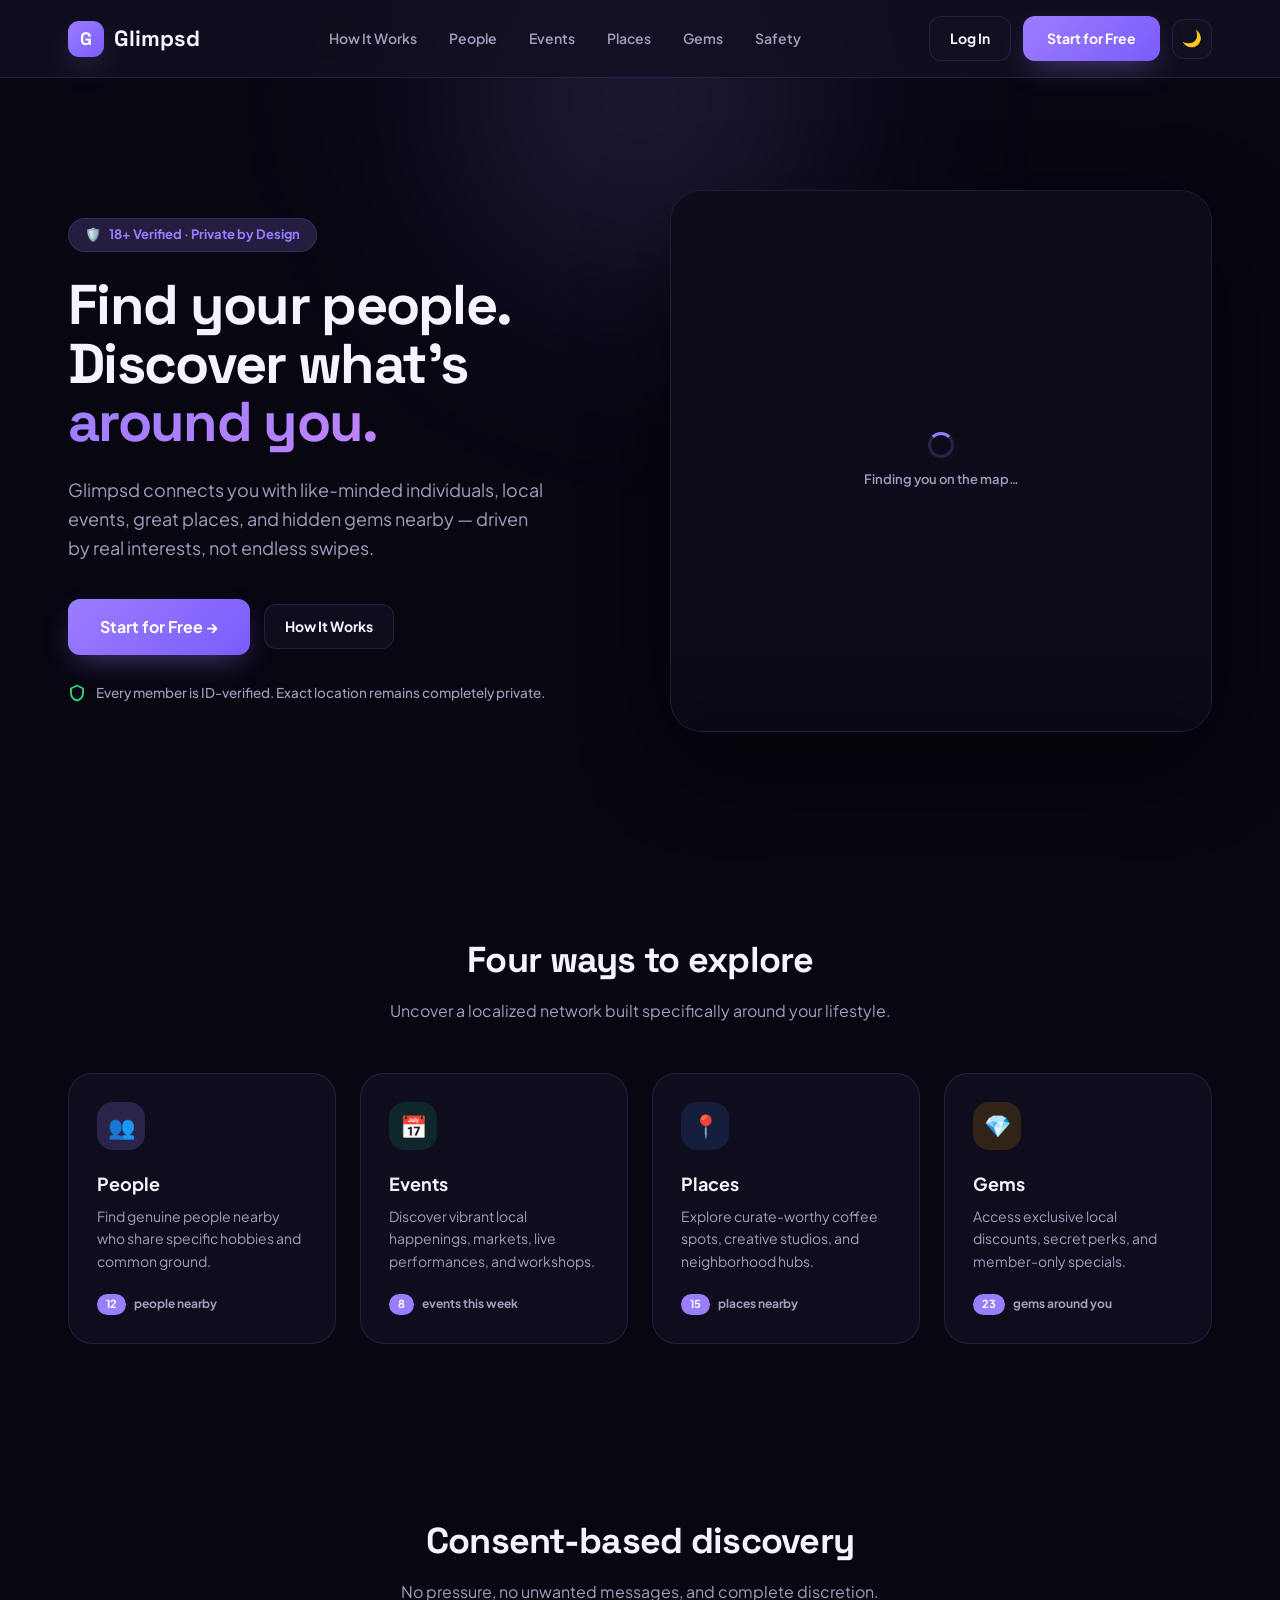
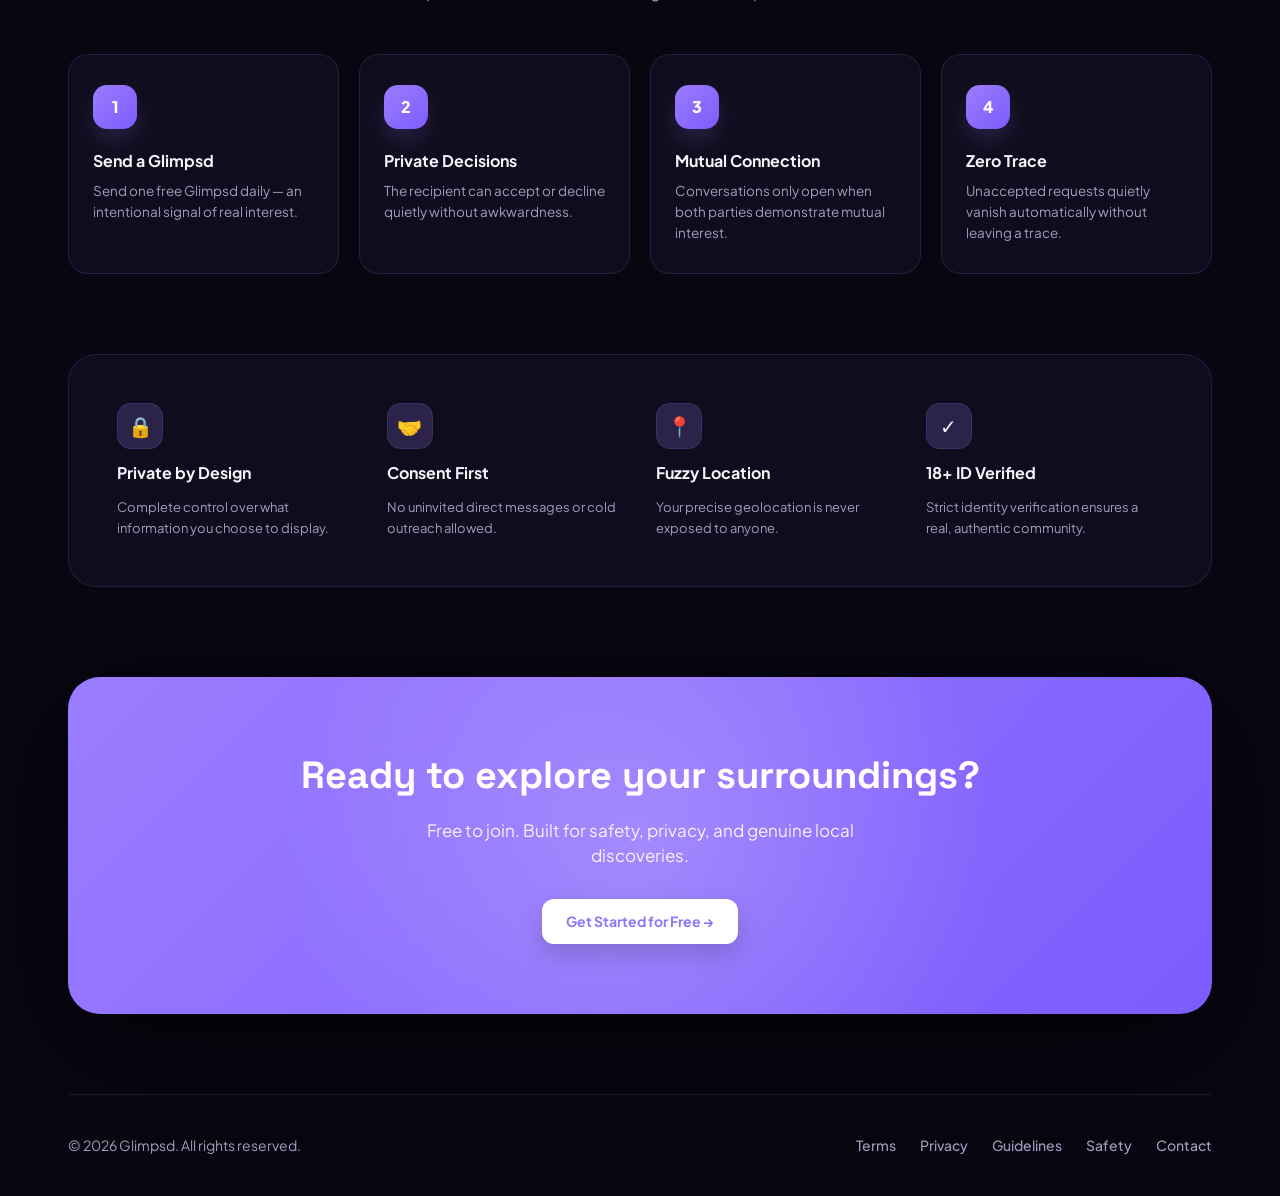
==== index.html @ b7abcbaa "Initial commit: Glimpsd homepage with restricted Mapbox token" ====
<!DOCTYPE html>
<html lang="en" data-theme="day">
<head>
<meta charset="UTF-8">
<meta name="viewport" content="width=device-width, initial-scale=1.0">
<title>Glimpsd — Discover what's around you</title>
<meta name="description" content="Glimpsd is the map-first discovery network for finding like-minded people, local events, great places, and hidden gems.">
<link rel="icon" href="data:image/svg+xml,<svg xmlns='http://www.w3.org/2000/svg' viewBox='0 0 32 32'><rect width='32' height='32' rx='8' fill='%237c5cfc'/><text x='50%25' y='58%25' font-size='18' font-weight='900' fill='white' text-anchor='middle' dominant-baseline='middle' font-family='system-ui'>G</text></svg>">
<link rel="preconnect" href="https://fonts.googleapis.com">
<link rel="preconnect" href="https://fonts.gstatic.com" crossorigin>
<link href="https://fonts.googleapis.com/css2?family=Plus+Jakarta+Sans:wght@400;500;600;700;800&family=Space+Grotesk:wght@600;700&display=swap" rel="stylesheet">
<link href="https://api.mapbox.com/mapbox-gl-js/v3.7.0/mapbox-gl.css" rel="stylesheet">
<script src="https://api.mapbox.com/mapbox-gl-js/v3.7.0/mapbox-gl.js"></script>
<style>
  :root[data-theme="day"] {
    --bg: #faf9fe;
    --bg-panel: rgba(255, 255, 255, 0.75);
    --bg-panel-solid: #ffffff;
    --text: #0f0c20;
    --text-soft: #5b587b;
    --border: rgba(124, 92, 252, 0.12);
    --purple: #7c5cfc;
    --purple-dark: #5833ee;
    --purple-glow: rgba(124, 92, 252, 0.18);
    --green: #10b981;
    --blue: #3b82f6;
    --orange: #f59e0b;
    --hero-map-bg: #e6ebf5;
    --shadow-card: 0 30px 100px -20px rgba(124, 92, 252, 0.25);
    --shadow-btn: 0 12px 30px -8px rgba(124, 92, 252, 0.5);
    --glass-border: rgba(255, 255, 255, 0.6);
  }
  :root[data-theme="night"] {
    --bg: #070611;
    --bg-panel: rgba(19, 17, 34, 0.75);
    --bg-panel-solid: #131122;
    --text: #f5f4fd;
    --text-soft: #a19dbf;
    --border: rgba(155, 125, 255, 0.15);
    --purple: #9b7dff;
    --purple-dark: #7c5cfc;
    --purple-glow: rgba(155, 125, 255, 0.2);
    --green: #34d17a;
    --blue: #60a5fa;
    --orange: #fbbf24;
    --hero-map-bg: #0d0b1a;
    --shadow-card: 0 30px 100px -20px rgba(0, 0, 0, 0.8);
    --shadow-btn: 0 12px 30px -8px rgba(155, 125, 255, 0.4);
    --glass-border: rgba(255, 255, 255, 0.08);
  }

  *, *::before, *::after { box-sizing: border-box; margin: 0; }
  html { scroll-behavior: smooth; -webkit-font-smoothing: antialiased; }
  body {
    font-family: 'Plus Jakarta Sans', -apple-system, BlinkMacSystemFont, sans-serif;
    background: var(--bg); color: var(--text);
    transition: background 0.4s ease, color 0.4s ease;
    line-height: 1.5;
    overflow-x: hidden;
  }
  a { color: inherit; text-decoration: none; }
  .wrap { max-width: 1200px; margin: 0 auto; padding: 0 28px; }

  /* Background Ambient Glows */
  .glow-bg {
    position: absolute; width: 600px; height: 600px; border-radius: 50%;
    background: radial-gradient(circle, var(--purple-glow) 0%, transparent 70%);
    top: -200px; left: 50%; transform: translateX(-50%); pointer-events: none; z-index: -1;
    filter: blur(80px);
  }

  /* Header / Nav */
  .nav-outer {
    position: sticky; top: 0; z-index: 100;
    backdrop-filter: blur(16px); -webkit-backdrop-filter: blur(16px);
    border-bottom: 1px solid var(--border);
    background: var(--bg-panel);
  }
  nav { display: flex; align-items: center; justify-content: space-between; padding: 16px 0; }
  .logo { font-family: 'Space Grotesk', sans-serif; display: flex; align-items: center; gap: 10px; font-weight: 700; font-size: 22px; }
  .logo-mark {
    width: 36px; height: 36px; border-radius: 11px;
    background: linear-gradient(135deg, var(--purple), var(--purple-dark));
    display: flex; align-items: center; justify-content: center;
    color: white; font-weight: 800; font-size: 18px;
    box-shadow: var(--shadow-btn);
  }
  .nav-links { display: flex; gap: 32px; font-size: 14px; font-weight: 600; color: var(--text-soft); }
  .nav-links a { transition: all 0.2s; }
  .nav-links a:hover { color: var(--purple); transform: translateY(-1px); }
  .nav-right { display: flex; align-items: center; gap: 12px; }
  
  .btn {
    display: inline-flex; align-items: center; justify-content: center; gap: 8px; border: none; border-radius: 12px;
    font-weight: 700; font-size: 14px; cursor: pointer; font-family: inherit;
    transition: all 0.25s cubic-bezier(0.16, 1, 0.3, 1);
  }
  .btn:hover { transform: translateY(-2px) scale(1.02); }
  .btn-primary {
    background: linear-gradient(135deg, var(--purple), var(--purple-dark));
    color: white; padding: 12px 24px; box-shadow: var(--shadow-btn);
  }
  .btn-ghost { background: var(--bg-panel); color: var(--text); padding: 11px 20px; border: 1px solid var(--border); }
  .btn-ghost:hover { border-color: var(--purple); }
  
  .theme-toggle {
    width: 40px; height: 40px; border-radius: 12px; border: 1px solid var(--border);
    background: var(--bg-panel); display: flex; align-items: center; justify-content: center;
    cursor: pointer; font-size: 16px; transition: all 0.2s;
  }
  .theme-toggle:hover { border-color: var(--purple); transform: rotate(15deg); }

  /* Hero Section */
  .hero { display: grid; grid-template-columns: 1fr 1fr; gap: 60px; align-items: center; padding: 80px 0; min-height: 85vh; }
  .eyebrow {
    display: inline-flex; align-items: center; gap: 8px; font-size: 13px; font-weight: 700;
    color: var(--purple); background: var(--purple-glow); border: 1px solid var(--border);
    padding: 6px 16px; border-radius: 100px; margin-bottom: 24px;
  }
  h1 { font-family: 'Space Grotesk', sans-serif; font-size: 56px; line-height: 1.05; font-weight: 700; margin-bottom: 24px; letter-spacing: -0.03em; }
  h1 .accent {
    background: linear-gradient(135deg, var(--purple), #c084fc);
    -webkit-background-clip: text; -webkit-text-fill-color: transparent;
  }
  .hero .lede { font-size: 18px; color: var(--text-soft); line-height: 1.6; max-width: 480px; margin-bottom: 36px; }
  .hero-cta { display: flex; gap: 14px; align-items: center; margin-bottom: 28px; }
  .hero-cta .btn-primary { padding: 16px 32px; font-size: 16px; }
  .trust-line { font-size: 13.5px; color: var(--text-soft); display: flex; align-items: center; gap: 10px; font-weight: 500; }
  .trust-line svg { color: var(--green); flex-shrink: 0; }

  /* Map Visualizer */
  .map-card {
    position: relative; border-radius: 32px; overflow: hidden; aspect-ratio: 1/1;
    background: var(--hero-map-bg); box-shadow: var(--shadow-card); border: 1px solid var(--border);
  }
  #glimpsd-map {
    position: absolute; inset: 0; opacity: 0; transition: opacity 0.6s ease;
  }
  #glimpsd-map.loaded { opacity: 1; }
  .map-loading {
    position: absolute; inset: 0; display: flex; flex-direction: column; align-items: center;
    justify-content: center; gap: 12px; z-index: 5; transition: opacity 0.4s ease;
    background: var(--hero-map-bg); color: var(--text-soft); font-size: 13px; font-weight: 600;
  }
  .map-loading.hidden { opacity: 0; pointer-events: none; }
  .map-spinner {
    width: 26px; height: 26px; border-radius: 50%; border: 3px solid var(--purple-glow);
    border-top-color: var(--purple); animation: spin 0.8s linear infinite;
  }
  @keyframes spin { to { transform: rotate(360deg); } }
  /* Mapbox default control styling to match the panel aesthetic */
  .mapboxgl-ctrl-top-right { top: 16px; right: 16px; }
  .mapboxgl-ctrl-group {
    border-radius: 12px !important; overflow: hidden; box-shadow: 0 8px 24px rgba(0,0,0,0.18) !important;
    border: 1px solid var(--border) !important;
  }
  .mapboxgl-ctrl-attrib { border-radius: 8px 0 0 0 !important; font-size: 10px !important; }
  .me-dot {
    position: absolute; width: 18px; height: 18px; border-radius: 50%; background: var(--blue);
    border: 3.5px solid #fff; top: 50%; left: 50%; transform: translate(-50%, -50%);
    box-shadow: 0 0 20px var(--blue); z-index: 3; pointer-events: none;
  }
  .me-pulse {
    position: absolute; top: 50%; left: 50%; transform: translate(-50%, -50%);
    width: 80px; height: 80px; border-radius: 50%; background: rgba(59, 130, 246, 0.2);
    animation: ping 3s cubic-bezier(0, 0, 0.2, 1) infinite; z-index: 2; pointer-events: none;
  }
  @keyframes ping { 75%, 100% { transform: translate(-50%, -50%) scale(2); opacity: 0; } }

  .glimpsd-marker {
    display: flex; flex-direction: column; align-items: center;
    cursor: pointer;
    /* NOTE: no transform/animation on this element — Mapbox sets its
       transform directly to position it on the map. Animating transform
       here would fight with that every frame and freeze the pin. */
  }
  .marker-inner {
    display: flex; flex-direction: column; align-items: center;
    animation: float 4s ease-in-out infinite alternate;
  }
  .pin-svg-wrap {
    position: relative; width: 52px; height: 70px;
    transition: transform 0.25s cubic-bezier(0.34, 1.56, 0.64, 1);
  }
  .glimpsd-marker:hover .pin-svg-wrap { transform: scale(1.1) translateY(-4px); }
  .pin-glow {
    position: absolute; left: 50%; bottom: -6px; width: 46px; height: 16px;
    transform: translateX(-50%); border-radius: 50%; filter: blur(6px);
    background: var(--pin-glow, rgba(124,92,252,0.5)); z-index: -1;
  }
  .pin-icon-img {
    display: block; width: 52px; height: auto;
    filter: drop-shadow(0 10px 16px rgba(0,0,0,0.35));
  }
  .pin-label {
    margin-top: 4px; padding: 7px 13px; border-radius: 50px; white-space: nowrap;
    background: var(--bg-panel-solid); border: 1.5px solid var(--pin-color, var(--border));
    box-shadow: 0 10px 24px rgba(0,0,0,0.22); font-size: 12px; font-weight: 700;
  }
  @keyframes float { 0% { transform: translateY(0px); } 100% { transform: translateY(-8px); } }

  /* Bottom sheet detail card */
  .map-overlay {
    position: absolute; inset: 0; background: rgba(5, 3, 15, 0.45); opacity: 0;
    pointer-events: none; transition: opacity 0.3s ease; z-index: 15;
  }
  .map-overlay.open { opacity: 1; pointer-events: auto; }
  .detail-sheet {
    position: absolute; left: 0; right: 0; bottom: 0; z-index: 20;
    background: var(--bg-panel-solid); border-radius: 26px 26px 0 0;
    box-shadow: 0 -20px 50px rgba(0,0,0,0.35); padding: 22px 22px 24px;
    transform: translateY(100%); transition: transform 0.4s cubic-bezier(0.16, 1, 0.3, 1);
  }
  .detail-sheet.open { transform: translateY(0); }
  .sheet-close {
    position: absolute; top: 16px; right: 16px; width: 30px; height: 30px; border-radius: 50%;
    background: var(--bg); border: 1px solid var(--border); color: var(--text-soft);
    display: flex; align-items: center; justify-content: center; cursor: pointer; font-size: 15px;
  }
  .sheet-tag {
    display: inline-flex; align-items: center; gap: 6px; font-size: 11.5px; font-weight: 800;
    color: white; background: var(--sheet-color, var(--purple)); padding: 5px 12px; border-radius: 50px;
    margin-bottom: 12px; text-transform: uppercase; letter-spacing: 0.03em;
  }
  .sheet-icon {
    width: 52px; height: 52px; display: flex; align-items: center; justify-content: center;
    margin-bottom: 10px;
  }
  .sheet-icon img { width: 100%; height: 100%; object-fit: contain; }
  .sheet-title { font-family: 'Space Grotesk', sans-serif; font-size: 19px; font-weight: 700; margin-bottom: 6px; }
  .sheet-desc { font-size: 13.5px; color: var(--text-soft); line-height: 1.55; margin-bottom: 14px; max-width: 90%; }
  .sheet-meta {
    display: flex; align-items: center; gap: 8px; font-size: 13px; font-weight: 700;
    color: var(--sheet-color, var(--purple)); margin-bottom: 18px;
  }
  .sheet-cta {
    width: 100%; padding: 13px; text-align: center;
  }

  /* Section Styling */
  .features { padding: 90px 0; }
  .section-title-wrap { text-align: center; max-width: 580px; margin: 0 auto 50px; }
  .section-title { font-family: 'Space Grotesk', sans-serif; font-size: 36px; font-weight: 700; letter-spacing: -0.02em; margin-bottom: 12px; }
  .section-sub { font-size: 16px; color: var(--text-soft); }

  .features-grid { display: grid; grid-template-columns: repeat(4, 1fr); gap: 24px; }
  .f-card {
    background: var(--bg-panel); border: 1px solid var(--border); border-radius: 24px; padding: 28px;
    transition: all 0.3s ease; position: relative; overflow: hidden;
    backdrop-filter: blur(12px);
  }
  .f-card::before {
    content: ''; position: absolute; inset: 0; background: radial-gradient(circle at top left, var(--purple-glow), transparent 70%);
    opacity: 0; transition: opacity 0.3s;
  }
  .f-card:hover { transform: translateY(-6px); border-color: var(--purple); box-shadow: var(--shadow-card); }
  .f-card:hover::before { opacity: 1; }
  .f-icon {
    width: 48px; height: 48px; border-radius: 16px; display: flex; align-items: center;
    justify-content: center; margin-bottom: 20px; font-size: 22px; position: relative; z-index: 1;
  }
  .f-card h3 { font-size: 18px; font-weight: 700; margin-bottom: 8px; position: relative; z-index: 1; }
  .f-card p { font-size: 14px; color: var(--text-soft); line-height: 1.6; margin-bottom: 18px; position: relative; z-index: 1; }
  .f-count {
    display: inline-flex; align-items: center; gap: 8px; font-size: 12px; font-weight: 700; color: var(--text-soft);
    position: relative; z-index: 1;
  }
  .f-count .num {
    background: var(--purple); color: white; border-radius: 100px; padding: 2px 9px; font-size: 11px;
  }

  /* How It Works Track */
  .how { padding: 80px 0; }
  .how-grid { display: grid; grid-template-columns: repeat(4, 1fr); gap: 20px; position: relative; }
  .how-step {
    background: var(--bg-panel); border: 1px solid var(--border); padding: 30px 24px; border-radius: 20px;
    position: relative; transition: all 0.3s;
  }
  .how-step:hover { border-color: var(--purple); transform: translateY(-4px); }
  .how-node {
    width: 44px; height: 44px; border-radius: 14px; background: linear-gradient(135deg, var(--purple), var(--purple-dark));
    display: flex; align-items: center; justify-content: center;
    font-weight: 800; font-size: 16px; color: white; margin-bottom: 20px; box-shadow: var(--shadow-btn);
  }
  .how-step h4 { font-size: 16px; font-weight: 700; margin-bottom: 8px; }
  .how-step p { font-size: 13.5px; color: var(--text-soft); line-height: 1.55; }

  /* Safety Grid */
  .safety {
    background: var(--bg-panel); border: 1px solid var(--border); border-radius: 28px;
    padding: 48px; margin-bottom: 90px; backdrop-filter: blur(12px);
    display: grid; grid-template-columns: repeat(4, 1fr); gap: 32px;
  }
  .s-item { display: flex; flex-direction: column; gap: 12px; }
  .s-icon {
    width: 46px; height: 46px; border-radius: 14px;
    background: var(--purple-glow); border: 1px solid var(--border); display: flex; align-items: center; justify-content: center; font-size: 20px;
  }
  .s-item h4 { font-size: 16px; font-weight: 700; }
  .s-item p { font-size: 13px; color: var(--text-soft); line-height: 1.55; }

  /* CTA Banner */
  .cta-band {
    position: relative; background: linear-gradient(135deg, var(--purple), var(--purple-dark));
    border-radius: 32px; padding: 70px 40px; text-align: center; color: white; margin-bottom: 80px;
    overflow: hidden; box-shadow: var(--shadow-card);
  }
  .cta-band::before {
    content: ''; position: absolute; inset: 0; background: radial-gradient(circle, rgba(255,255,255,0.2) 0%, transparent 60%);
    pointer-events: none;
  }
  .cta-band h2 { font-family: 'Space Grotesk', sans-serif; font-size: 38px; font-weight: 700; margin-bottom: 14px; }
  .cta-band p { opacity: 0.9; margin-bottom: 30px; font-size: 17px; max-width: 500px; margin-left: auto; margin-right: auto; }
  .cta-band .btn-primary { background: white; color: var(--purple-dark); box-shadow: 0 10px 25px rgba(0,0,0,0.2); }
  .cta-band .btn-primary:hover { background: #f5f3ff; }

  /* Footer */
  footer { border-top: 1px solid var(--border); padding: 40px 0; }
  .footer-inner { display: flex; justify-content: space-between; align-items: center; font-size: 14px; color: var(--text-soft); }
  .footer-links { display: flex; gap: 24px; font-weight: 500; }
  .footer-links a:hover { color: var(--purple); }

  /* Responsive Adjustments */
  @media (max-width: 992px) {
    .hero { grid-template-columns: 1fr; padding: 40px 0; gap: 40px; }
    h1 { font-size: 42px; }
    .features-grid, .how-grid, .safety { grid-template-columns: repeat(2, 1fr); }
    .nav-links { display: none; }
  }
  @media (max-width: 600px) {
    .features-grid, .how-grid, .safety { grid-template-columns: 1fr; }
    .cta-band { padding: 40px 20px; }
    .footer-inner { flex-direction: column; gap: 16px; text-align: center; }
  }
</style>
</head>
<body>

<div class="glow-bg"></div>

<div class="nav-outer"><div class="wrap">
  <nav>
    <div class="logo"><div class="logo-mark">G</div>Glimpsd</div>
    <div class="nav-links">
      <a href="#how-it-works">How It Works</a>
      <a href="#discover">People</a>
      <a href="#discover">Events</a>
      <a href="#discover">Places</a>
      <a href="#discover">Gems</a>
      <a href="#safety">Safety</a>
    </div>
    <div class="nav-right">
      <a href="#" class="btn btn-ghost">Log In</a>
      <a href="#" class="btn btn-primary">Start for Free</a>
      <button class="theme-toggle" onclick="toggleTheme()" aria-label="Toggle theme">
        <span id="theme-icon">☀️</span>
      </button>
    </div>
  </nav>
</div></div>

<div class="wrap">
  <section class="hero">
    <div>
      <div class="eyebrow">
        <span>🛡️</span> 18+ Verified · Private by Design
      </div>
      <h1>Find your people.<br>Discover what's <span class="accent">around you.</span></h1>
      <p class="lede">Glimpsd connects you with like-minded individuals, local events, great places, and hidden gems nearby — driven by real interests, not endless swipes.</p>
      <div class="hero-cta">
        <a href="#" class="btn btn-primary">Start for Free →</a>
        <a href="#how-it-works" class="btn btn-ghost">How It Works</a>
      </div>
      <div class="trust-line">
        <svg width="18" height="18" viewBox="0 0 24 24" fill="none" stroke="currentColor" stroke-width="2.5"><path d="M12 2l8 4v6c0 5-3.4 8.7-8 10-4.6-1.3-8-5-8-10V6l8-4z"/></svg>
        Every member is ID-verified. Exact location remains completely private.
      </div>
    </div>

    <div class="map-card">
      <div class="map-loading" id="mapLoading">
        <div class="map-spinner"></div>
        <span id="mapLoadingText">Finding you on the map…</span>
      </div>
      <div id="glimpsd-map"></div>
      <div class="me-pulse"></div>
      <div class="me-dot"></div>
      <div class="map-overlay" id="mapOverlay" onclick="closeSheet()"></div>
      <div class="detail-sheet" id="detailSheet">
        <button class="sheet-close" onclick="closeSheet()" aria-label="Close">✕</button>
        <span class="sheet-tag" id="sheetTag">Category</span>
        <div class="sheet-icon" id="sheetIcon">👥</div>
        <div class="sheet-title" id="sheetTitle">Title</div>
        <div class="sheet-desc" id="sheetDesc">Description</div>
        <div class="sheet-meta" id="sheetMeta">Meta line</div>
        <a href="#" class="btn btn-primary sheet-cta">Sign up to see more →</a>
      </div>
    </div>
  </section>

  <section class="features" id="discover">
    <div class="section-title-wrap">
      <h2 class="section-title">Four ways to explore</h2>
      <p class="section-sub">Uncover a localized network built specifically around your lifestyle.</p>
    </div>
    <div class="features-grid">
      <div class="f-card">
        <div class="f-icon" style="background:var(--purple-glow); color:var(--purple);">👥</div>
        <h3>People</h3>
        <p>Find genuine people nearby who share specific hobbies and common ground.</p>
        <div class="f-count"><span class="num">12</span> people nearby</div>
      </div>
      <div class="f-card">
        <div class="f-icon" style="background:rgba(16, 185, 129, 0.15); color:var(--green);">📅</div>
        <h3>Events</h3>
        <p>Discover vibrant local happenings, markets, live performances, and workshops.</p>
        <div class="f-count"><span class="num">8</span> events this week</div>
      </div>
      <div class="f-card">
        <div class="f-icon" style="background:rgba(59, 130, 246, 0.15); color:var(--blue);">📍</div>
        <h3>Places</h3>
        <p>Explore curate-worthy coffee spots, creative studios, and neighborhood hubs.</p>
        <div class="f-count"><span class="num">15</span> places nearby</div>
      </div>
      <div class="f-card">
        <div class="f-icon" style="background:rgba(245, 158, 11, 0.15); color:var(--orange);">💎</div>
        <h3>Gems</h3>
        <p>Access exclusive local discounts, secret perks, and member-only specials.</p>
        <div class="f-count"><span class="num">23</span> gems around you</div>
      </div>
    </div>
  </section>

  <section class="how" id="how-it-works">
    <div class="section-title-wrap">
      <h2 class="section-title">Consent-based discovery</h2>
      <p class="section-sub">No pressure, no unwanted messages, and complete discretion.</p>
    </div>
    <div class="how-grid">
      <div class="how-step">
        <div class="how-node">1</div>
        <h4>Send a Glimpsd</h4>
        <p>Send one free Glimpsd daily — an intentional signal of real interest.</p>
      </div>
      <div class="how-step">
        <div class="how-node">2</div>
        <h4>Private Decisions</h4>
        <p>The recipient can accept or decline quietly without awkwardness.</p>
      </div>
      <div class="how-step">
        <div class="how-node">3</div>
        <h4>Mutual Connection</h4>
        <p>Conversations only open when both parties demonstrate mutual interest.</p>
      </div>
      <div class="how-step">
        <div class="how-node">4</div>
        <h4>Zero Trace</h4>
        <p>Unaccepted requests quietly vanish automatically without leaving a trace.</p>
      </div>
    </div>
  </section>

  <section id="safety">
    <div class="safety">
      <div class="s-item">
        <div class="s-icon">🔒</div>
        <h4>Private by Design</h4>
        <p>Complete control over what information you choose to display.</p>
      </div>
      <div class="s-item">
        <div class="s-icon">🤝</div>
        <h4>Consent First</h4>
        <p>No uninvited direct messages or cold outreach allowed.</p>
      </div>
      <div class="s-item">
        <div class="s-icon">📍</div>
        <h4>Fuzzy Location</h4>
        <p>Your precise geolocation is never exposed to anyone.</p>
      </div>
      <div class="s-item">
        <div class="s-icon">✓</div>
        <h4>18+ ID Verified</h4>
        <p>Strict identity verification ensures a real, authentic community.</p>
      </div>
    </div>
  </section>

  <section class="cta-band">
    <h2>Ready to explore your surroundings?</h2>
    <p>Free to join. Built for safety, privacy, and genuine local discoveries.</p>
    <a href="#" class="btn btn-primary">Get Started for Free →</a>
  </section>

  <footer>
    <div class="footer-inner">
      <div>© 2026 Glimpsd. All rights reserved.</div>
      <div class="footer-links">
        <a href="#">Terms</a>
        <a href="#">Privacy</a>
        <a href="#">Guidelines</a>
        <a href="#">Safety</a>
        <a href="#">Contact</a>
      </div>
    </div>
  </footer>
</div>

<script>
  /* ---------- Theme (day/night) ---------- */
  function currentThemeFromClock() {
    const hour = new Date().getHours();
    return (hour >= 6 && hour < 18) ? 'day' : 'night';
  }

  (function() {
    const auto = currentThemeFromClock();
    document.documentElement.setAttribute('data-theme', auto);
    document.getElementById('theme-icon').textContent = auto === 'day' ? '☀️' : '🌙';
  })();

  function toggleTheme() {
    const html = document.documentElement;
    const isDay = html.getAttribute('data-theme') === 'day';
    const newTheme = isDay ? 'night' : 'day';
    html.setAttribute('data-theme', newTheme);
    document.getElementById('theme-icon').textContent = isDay ? '🌙' : '☀️';
    applyMapStyleForTheme(newTheme);
  }

  /* ---------- Live Map ---------- */
  mapboxgl.accessToken = 'pk.eyJ1IjoiZ2xpbXBzZCIsImEiOiJjbXNqY3dzNzQwMGx3MnlwdXJiMGx4d2Z3In0.LxjUMWyvyXpTpRVboGnBwA';

  const MAP_STYLES = {
    day: 'mapbox://styles/mapbox/streets-v12',
    night: 'mapbox://styles/mapbox/dark-v11'
  };

  // Fallback center if IP-lookup fails or is blocked (Tampa Bay, FL)
  const FALLBACK_CENTER = { lat: 27.9506, lng: -82.4572 };

  const SAMPLE_PINS = [
    {
      category: 'people', color: '--purple', glow: 'rgba(124,92,252,0.55)',
      icon: 'assets/icons/people-purple.svg',
      tag: 'People', title: 'People Nearby',
      label: 'People Nearby',
      desc: '12 people nearby share your interests and are open to connecting.',
      meta: '12 people nearby',
      dLat: 0.014, dLng: -0.018
    },
    {
      category: 'events', color: '--green', glow: 'rgba(16,185,129,0.55)',
      icon: 'assets/icons/events-green.svg',
      tag: 'Event', title: 'Morning Makers Market',
      label: 'Morning Market (Sat)',
      desc: 'Local artisans, fresh coffee, and live music every Saturday morning.',
      meta: 'Sat · 9:00 AM',
      dLat: 0.011, dLng: 0.016
    },
    {
      category: 'gems', color: '--orange', glow: 'rgba(245,158,11,0.55)',
      icon: 'assets/icons/gems-orange.svg',
      tag: 'Gem', title: 'Hidden Speakeasy Perk',
      label: 'Hidden Speakeasy Perk',
      desc: 'A members-only cocktail lounge tucked behind an unmarked door.',
      meta: 'Unlock with a Gem',
      dLat: -0.013, dLng: -0.015
    },
    {
      category: 'places', color: '--blue', glow: 'rgba(59,130,246,0.55)',
      icon: 'assets/icons/places-blue.svg',
      tag: 'Place', title: 'Riverside Artisan Café',
      label: 'Riverside Artisan Café',
      desc: 'Locally roasted coffee and pastries with a view over the water.',
      meta: '4.8 ★ (128 reviews)',
      dLat: -0.010, dLng: 0.019
    }
  ];

  let glimpsdMap = null;

  function buildPinElement(pin, index) {
    const wrap = document.createElement('div');
    wrap.className = 'glimpsd-marker';
    wrap.innerHTML = `
      <div class="marker-inner" style="animation-delay: ${index * 0.5}s;">
        <div class="pin-svg-wrap">
          <div class="pin-glow" style="--pin-glow: ${pin.glow};"></div>
          <img class="pin-icon-img" src="${pin.icon}" alt="${pin.tag}" />
        </div>
        <div class="pin-label" style="--pin-color: var(${pin.color});">${pin.label}</div>
      </div>
    `;
    wrap.addEventListener('click', (e) => {
      e.stopPropagation();
      openSheet(pin);
    });
    return wrap;
  }

  function addSamplePins(map, center) {
    SAMPLE_PINS.forEach((pin, i) => {
      const el = buildPinElement(pin, i);
      new mapboxgl.Marker({ element: el, anchor: 'bottom' })
        .setLngLat([center.lng + pin.dLng, center.lat + pin.dLat])
        .addTo(map);
    });
  }

  /* ---------- Bottom sheet ---------- */
  function openSheet(pin) {
    document.getElementById('sheetTag').textContent = pin.tag;
    document.getElementById('sheetIcon').innerHTML = `<img src="${pin.icon}" alt="${pin.tag}" />`;
    document.getElementById('sheetTitle').textContent = pin.title;
    document.getElementById('sheetDesc').textContent = pin.desc;
    document.getElementById('sheetMeta').textContent = pin.meta;

    const colorVar = `var(${pin.color})`;
    document.getElementById('sheetTag').style.setProperty('--sheet-color', colorVar);
    document.getElementById('sheetIcon').style.setProperty('--sheet-color', colorVar);
    document.getElementById('sheetMeta').style.setProperty('--sheet-color', colorVar);

    document.getElementById('detailSheet').classList.add('open');
    document.getElementById('mapOverlay').classList.add('open');
  }

  function closeSheet() {
    document.getElementById('detailSheet').classList.remove('open');
    document.getElementById('mapOverlay').classList.remove('open');
  }

  function applyMapStyleForTheme(theme) {
    if (!glimpsdMap) return;
    glimpsdMap.setStyle(MAP_STYLES[theme]);
    // Markers are DOM overlays independent of style and persist automatically.
  }

  function initMap(center) {
    const theme = document.documentElement.getAttribute('data-theme');
    glimpsdMap = new mapboxgl.Map({
      container: 'glimpsd-map',
      style: MAP_STYLES[theme],
      center: [center.lng, center.lat],
      zoom: 13,
      attributionControl: true,
      scrollZoom: false,
      cooperativeGestures: true
    });
    glimpsdMap.addControl(new mapboxgl.NavigationControl({ showCompass: false }), 'top-right');

    glimpsdMap.on('load', () => {
      addSamplePins(glimpsdMap, center);
      document.getElementById('glimpsd-map').classList.add('loaded');
      document.getElementById('mapLoading').classList.add('hidden');
    });
  }

  function locateVisitorAndInit() {
    // IP-based, city-level lookup — no permission prompt required.
    fetch('https://ipapi.co/json/')
      .then(res => res.ok ? res.json() : Promise.reject())
      .then(data => {
        if (data && data.latitude && data.longitude) {
          initMap({ lat: data.latitude, lng: data.longitude });
        } else {
          initMap(FALLBACK_CENTER);
        }
      })
      .catch(() => {
        initMap(FALLBACK_CENTER);
      });
  }

  locateVisitorAndInit();
</script>
</body>
</html>
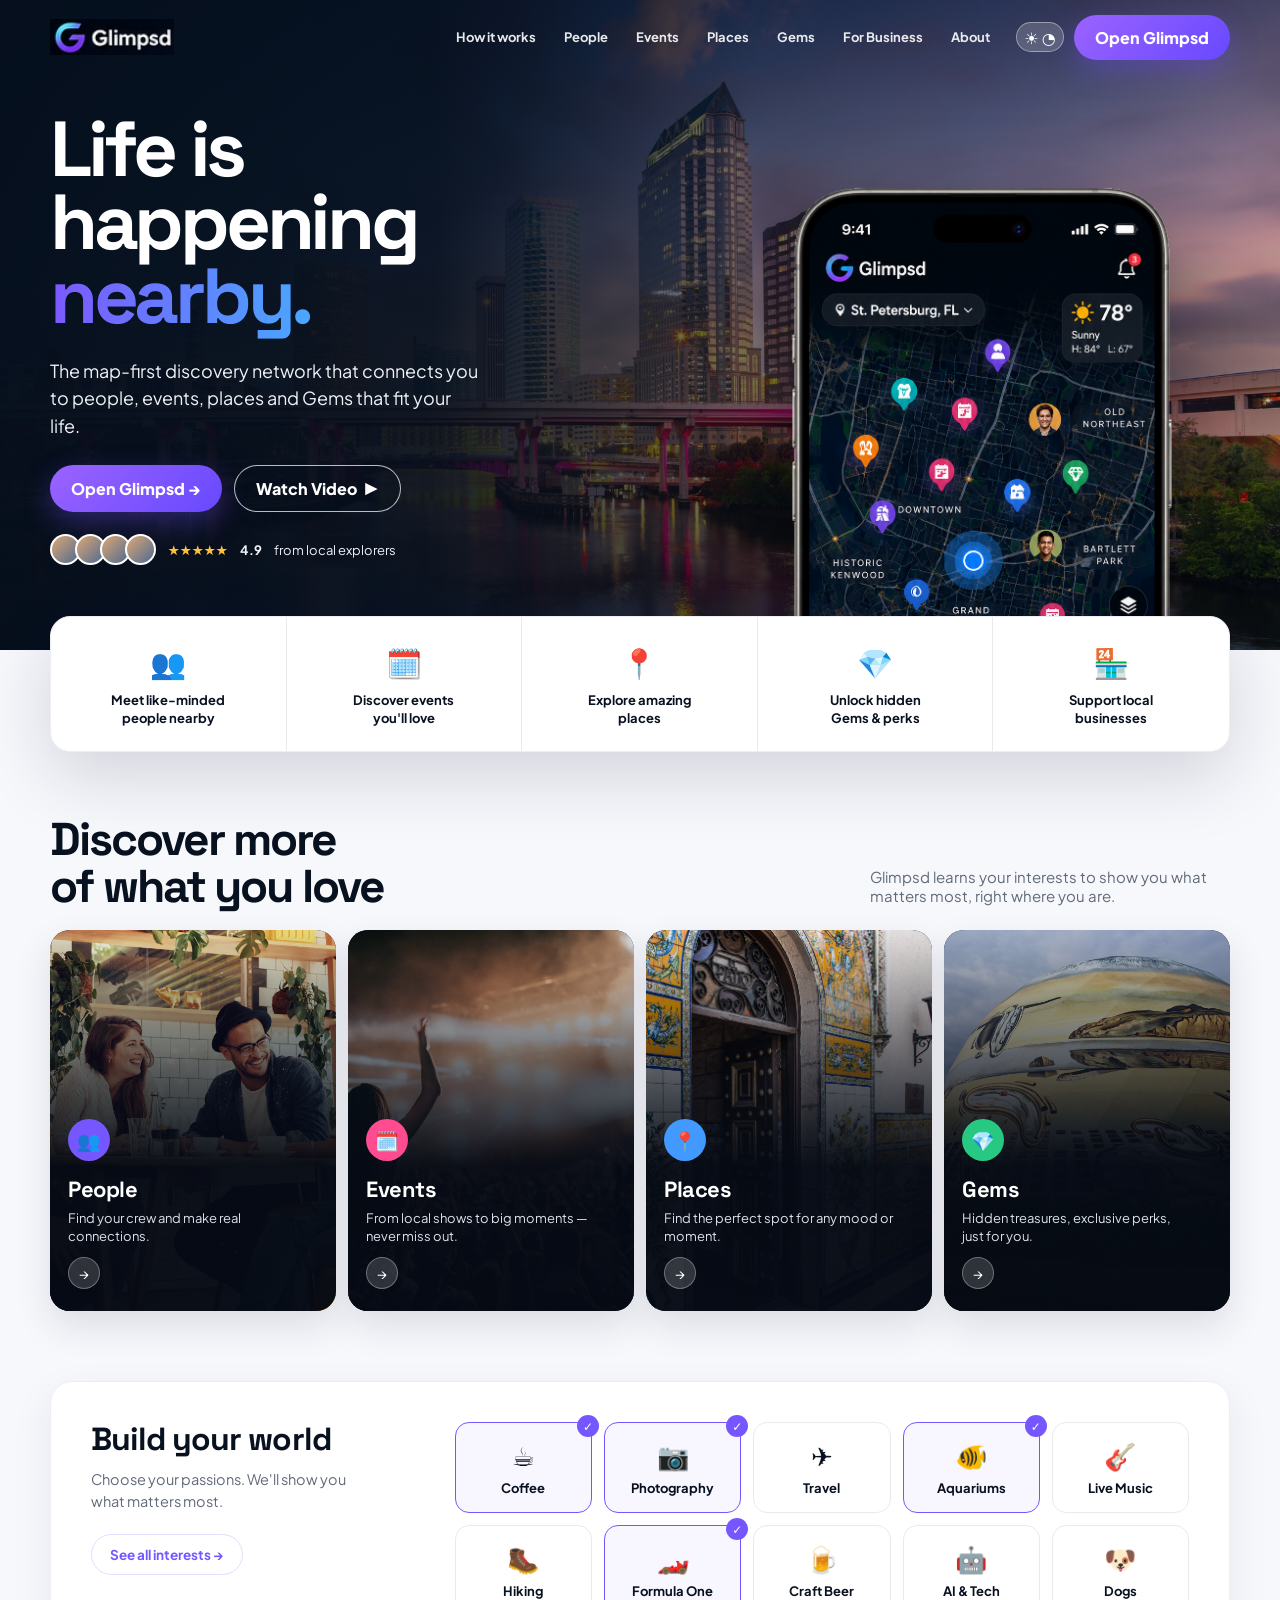
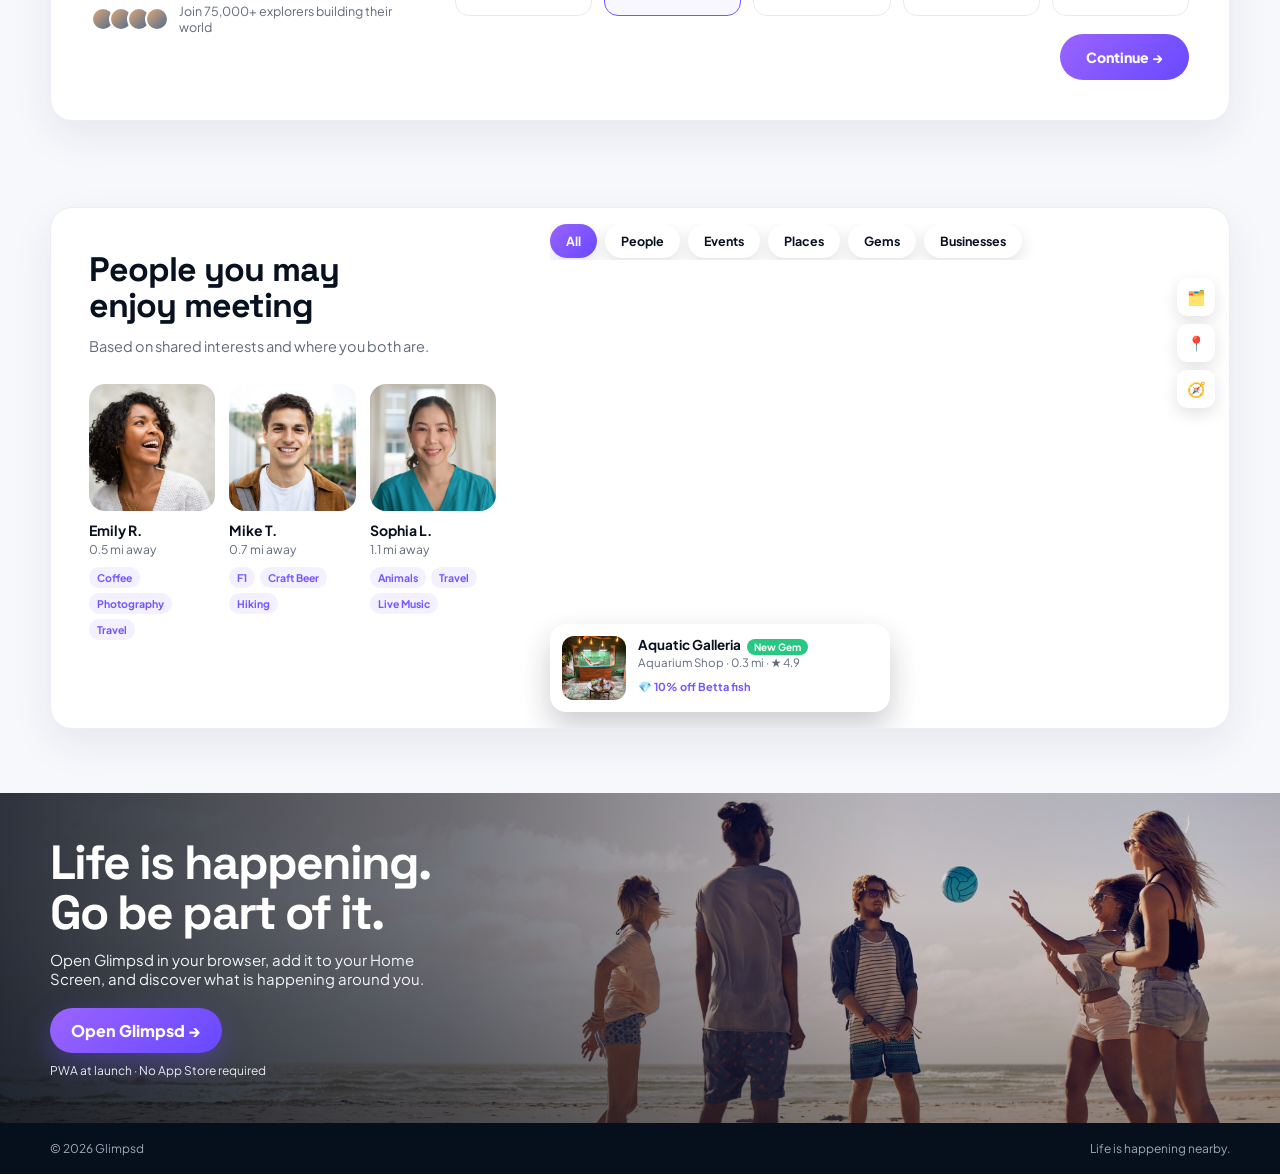
==== commit 7ec36b49: "Update Glimpsd homepage" ====
--- a/index.html
+++ b/index.html
@@ -1,677 +1,449 @@
-<!DOCTYPE html>
+<!doctype html>
 <html lang="en" data-theme="day">
 <head>
-<meta charset="UTF-8">
-<meta name="viewport" content="width=device-width, initial-scale=1.0">
-<title>Glimpsd — Discover what's around you</title>
-<meta name="description" content="Glimpsd is the map-first discovery network for finding like-minded people, local events, great places, and hidden gems.">
-<link rel="icon" href="data:image/svg+xml,<svg xmlns='http://www.w3.org/2000/svg' viewBox='0 0 32 32'><rect width='32' height='32' rx='8' fill='%237c5cfc'/><text x='50%25' y='58%25' font-size='18' font-weight='900' fill='white' text-anchor='middle' dominant-baseline='middle' font-family='system-ui'>G</text></svg>">
+<meta charset="utf-8">
+<meta name="viewport" content="width=device-width,initial-scale=1,viewport-fit=cover">
+<meta name="theme-color" content="#071221">
+<title>Glimpsd — Life is happening nearby.</title>
+<meta name="description" content="Glimpsd is the map-first discovery network for people, events, places and Gems nearby.">
 <link rel="preconnect" href="https://fonts.googleapis.com">
 <link rel="preconnect" href="https://fonts.gstatic.com" crossorigin>
 <link href="https://fonts.googleapis.com/css2?family=Plus+Jakarta+Sans:wght@400;500;600;700;800&family=Space+Grotesk:wght@600;700&display=swap" rel="stylesheet">
-<link href="https://api.mapbox.com/mapbox-gl-js/v3.7.0/mapbox-gl.css" rel="stylesheet">
-<script src="https://api.mapbox.com/mapbox-gl-js/v3.7.0/mapbox-gl.js"></script>
+<link href="https://api.mapbox.com/mapbox-gl-js/v3.6.0/mapbox-gl.css" rel="stylesheet">
+<script src="https://api.mapbox.com/mapbox-gl-js/v3.6.0/mapbox-gl.js"></script>
 <style>
-  :root[data-theme="day"] {
-    --bg: #faf9fe;
-    --bg-panel: rgba(255, 255, 255, 0.75);
-    --bg-panel-solid: #ffffff;
-    --text: #0f0c20;
-    --text-soft: #5b587b;
-    --border: rgba(124, 92, 252, 0.12);
-    --purple: #7c5cfc;
-    --purple-dark: #5833ee;
-    --purple-glow: rgba(124, 92, 252, 0.18);
-    --green: #10b981;
-    --blue: #3b82f6;
-    --orange: #f59e0b;
-    --hero-map-bg: #e6ebf5;
-    --shadow-card: 0 30px 100px -20px rgba(124, 92, 252, 0.25);
-    --shadow-btn: 0 12px 30px -8px rgba(124, 92, 252, 0.5);
-    --glass-border: rgba(255, 255, 255, 0.6);
-  }
-  :root[data-theme="night"] {
-    --bg: #070611;
-    --bg-panel: rgba(19, 17, 34, 0.75);
-    --bg-panel-solid: #131122;
-    --text: #f5f4fd;
-    --text-soft: #a19dbf;
-    --border: rgba(155, 125, 255, 0.15);
-    --purple: #9b7dff;
-    --purple-dark: #7c5cfc;
-    --purple-glow: rgba(155, 125, 255, 0.2);
-    --green: #34d17a;
-    --blue: #60a5fa;
-    --orange: #fbbf24;
-    --hero-map-bg: #0d0b1a;
-    --shadow-card: 0 30px 100px -20px rgba(0, 0, 0, 0.8);
-    --shadow-btn: 0 12px 30px -8px rgba(155, 125, 255, 0.4);
-    --glass-border: rgba(255, 255, 255, 0.08);
-  }
-
-  *, *::before, *::after { box-sizing: border-box; margin: 0; }
-  html { scroll-behavior: smooth; -webkit-font-smoothing: antialiased; }
-  body {
-    font-family: 'Plus Jakarta Sans', -apple-system, BlinkMacSystemFont, sans-serif;
-    background: var(--bg); color: var(--text);
-    transition: background 0.4s ease, color 0.4s ease;
-    line-height: 1.5;
-    overflow-x: hidden;
-  }
-  a { color: inherit; text-decoration: none; }
-  .wrap { max-width: 1200px; margin: 0 auto; padding: 0 28px; }
-
-  /* Background Ambient Glows */
-  .glow-bg {
-    position: absolute; width: 600px; height: 600px; border-radius: 50%;
-    background: radial-gradient(circle, var(--purple-glow) 0%, transparent 70%);
-    top: -200px; left: 50%; transform: translateX(-50%); pointer-events: none; z-index: -1;
-    filter: blur(80px);
-  }
-
-  /* Header / Nav */
-  .nav-outer {
-    position: sticky; top: 0; z-index: 100;
-    backdrop-filter: blur(16px); -webkit-backdrop-filter: blur(16px);
-    border-bottom: 1px solid var(--border);
-    background: var(--bg-panel);
-  }
-  nav { display: flex; align-items: center; justify-content: space-between; padding: 16px 0; }
-  .logo { font-family: 'Space Grotesk', sans-serif; display: flex; align-items: center; gap: 10px; font-weight: 700; font-size: 22px; }
-  .logo-mark {
-    width: 36px; height: 36px; border-radius: 11px;
-    background: linear-gradient(135deg, var(--purple), var(--purple-dark));
-    display: flex; align-items: center; justify-content: center;
-    color: white; font-weight: 800; font-size: 18px;
-    box-shadow: var(--shadow-btn);
-  }
-  .nav-links { display: flex; gap: 32px; font-size: 14px; font-weight: 600; color: var(--text-soft); }
-  .nav-links a { transition: all 0.2s; }
-  .nav-links a:hover { color: var(--purple); transform: translateY(-1px); }
-  .nav-right { display: flex; align-items: center; gap: 12px; }
-  
-  .btn {
-    display: inline-flex; align-items: center; justify-content: center; gap: 8px; border: none; border-radius: 12px;
-    font-weight: 700; font-size: 14px; cursor: pointer; font-family: inherit;
-    transition: all 0.25s cubic-bezier(0.16, 1, 0.3, 1);
-  }
-  .btn:hover { transform: translateY(-2px) scale(1.02); }
-  .btn-primary {
-    background: linear-gradient(135deg, var(--purple), var(--purple-dark));
-    color: white; padding: 12px 24px; box-shadow: var(--shadow-btn);
-  }
-  .btn-ghost { background: var(--bg-panel); color: var(--text); padding: 11px 20px; border: 1px solid var(--border); }
-  .btn-ghost:hover { border-color: var(--purple); }
-  
-  .theme-toggle {
-    width: 40px; height: 40px; border-radius: 12px; border: 1px solid var(--border);
-    background: var(--bg-panel); display: flex; align-items: center; justify-content: center;
-    cursor: pointer; font-size: 16px; transition: all 0.2s;
-  }
-  .theme-toggle:hover { border-color: var(--purple); transform: rotate(15deg); }
-
-  /* Hero Section */
-  .hero { display: grid; grid-template-columns: 1fr 1fr; gap: 60px; align-items: center; padding: 80px 0; min-height: 85vh; }
-  .eyebrow {
-    display: inline-flex; align-items: center; gap: 8px; font-size: 13px; font-weight: 700;
-    color: var(--purple); background: var(--purple-glow); border: 1px solid var(--border);
-    padding: 6px 16px; border-radius: 100px; margin-bottom: 24px;
-  }
-  h1 { font-family: 'Space Grotesk', sans-serif; font-size: 56px; line-height: 1.05; font-weight: 700; margin-bottom: 24px; letter-spacing: -0.03em; }
-  h1 .accent {
-    background: linear-gradient(135deg, var(--purple), #c084fc);
-    -webkit-background-clip: text; -webkit-text-fill-color: transparent;
-  }
-  .hero .lede { font-size: 18px; color: var(--text-soft); line-height: 1.6; max-width: 480px; margin-bottom: 36px; }
-  .hero-cta { display: flex; gap: 14px; align-items: center; margin-bottom: 28px; }
-  .hero-cta .btn-primary { padding: 16px 32px; font-size: 16px; }
-  .trust-line { font-size: 13.5px; color: var(--text-soft); display: flex; align-items: center; gap: 10px; font-weight: 500; }
-  .trust-line svg { color: var(--green); flex-shrink: 0; }
-
-  /* Map Visualizer */
-  .map-card {
-    position: relative; border-radius: 32px; overflow: hidden; aspect-ratio: 1/1;
-    background: var(--hero-map-bg); box-shadow: var(--shadow-card); border: 1px solid var(--border);
-  }
-  #glimpsd-map {
-    position: absolute; inset: 0; opacity: 0; transition: opacity 0.6s ease;
-  }
-  #glimpsd-map.loaded { opacity: 1; }
-  .map-loading {
-    position: absolute; inset: 0; display: flex; flex-direction: column; align-items: center;
-    justify-content: center; gap: 12px; z-index: 5; transition: opacity 0.4s ease;
-    background: var(--hero-map-bg); color: var(--text-soft); font-size: 13px; font-weight: 600;
-  }
-  .map-loading.hidden { opacity: 0; pointer-events: none; }
-  .map-spinner {
-    width: 26px; height: 26px; border-radius: 50%; border: 3px solid var(--purple-glow);
-    border-top-color: var(--purple); animation: spin 0.8s linear infinite;
-  }
-  @keyframes spin { to { transform: rotate(360deg); } }
-  /* Mapbox default control styling to match the panel aesthetic */
-  .mapboxgl-ctrl-top-right { top: 16px; right: 16px; }
-  .mapboxgl-ctrl-group {
-    border-radius: 12px !important; overflow: hidden; box-shadow: 0 8px 24px rgba(0,0,0,0.18) !important;
-    border: 1px solid var(--border) !important;
-  }
-  .mapboxgl-ctrl-attrib { border-radius: 8px 0 0 0 !important; font-size: 10px !important; }
-  .me-dot {
-    position: absolute; width: 18px; height: 18px; border-radius: 50%; background: var(--blue);
-    border: 3.5px solid #fff; top: 50%; left: 50%; transform: translate(-50%, -50%);
-    box-shadow: 0 0 20px var(--blue); z-index: 3; pointer-events: none;
-  }
-  .me-pulse {
-    position: absolute; top: 50%; left: 50%; transform: translate(-50%, -50%);
-    width: 80px; height: 80px; border-radius: 50%; background: rgba(59, 130, 246, 0.2);
-    animation: ping 3s cubic-bezier(0, 0, 0.2, 1) infinite; z-index: 2; pointer-events: none;
-  }
-  @keyframes ping { 75%, 100% { transform: translate(-50%, -50%) scale(2); opacity: 0; } }
-
-  .glimpsd-marker {
-    display: flex; flex-direction: column; align-items: center;
-    cursor: pointer;
-    /* NOTE: no transform/animation on this element — Mapbox sets its
-       transform directly to position it on the map. Animating transform
-       here would fight with that every frame and freeze the pin. */
-  }
-  .marker-inner {
-    display: flex; flex-direction: column; align-items: center;
-    animation: float 4s ease-in-out infinite alternate;
-  }
-  .pin-svg-wrap {
-    position: relative; width: 52px; height: 70px;
-    transition: transform 0.25s cubic-bezier(0.34, 1.56, 0.64, 1);
-  }
-  .glimpsd-marker:hover .pin-svg-wrap { transform: scale(1.1) translateY(-4px); }
-  .pin-glow {
-    position: absolute; left: 50%; bottom: -6px; width: 46px; height: 16px;
-    transform: translateX(-50%); border-radius: 50%; filter: blur(6px);
-    background: var(--pin-glow, rgba(124,92,252,0.5)); z-index: -1;
-  }
-  .pin-icon-img {
-    display: block; width: 52px; height: auto;
-    filter: drop-shadow(0 10px 16px rgba(0,0,0,0.35));
-  }
-  .pin-label {
-    margin-top: 4px; padding: 7px 13px; border-radius: 50px; white-space: nowrap;
-    background: var(--bg-panel-solid); border: 1.5px solid var(--pin-color, var(--border));
-    box-shadow: 0 10px 24px rgba(0,0,0,0.22); font-size: 12px; font-weight: 700;
-  }
-  @keyframes float { 0% { transform: translateY(0px); } 100% { transform: translateY(-8px); } }
-
-  /* Bottom sheet detail card */
-  .map-overlay {
-    position: absolute; inset: 0; background: rgba(5, 3, 15, 0.45); opacity: 0;
-    pointer-events: none; transition: opacity 0.3s ease; z-index: 15;
-  }
-  .map-overlay.open { opacity: 1; pointer-events: auto; }
-  .detail-sheet {
-    position: absolute; left: 0; right: 0; bottom: 0; z-index: 20;
-    background: var(--bg-panel-solid); border-radius: 26px 26px 0 0;
-    box-shadow: 0 -20px 50px rgba(0,0,0,0.35); padding: 22px 22px 24px;
-    transform: translateY(100%); transition: transform 0.4s cubic-bezier(0.16, 1, 0.3, 1);
-  }
-  .detail-sheet.open { transform: translateY(0); }
-  .sheet-close {
-    position: absolute; top: 16px; right: 16px; width: 30px; height: 30px; border-radius: 50%;
-    background: var(--bg); border: 1px solid var(--border); color: var(--text-soft);
-    display: flex; align-items: center; justify-content: center; cursor: pointer; font-size: 15px;
-  }
-  .sheet-tag {
-    display: inline-flex; align-items: center; gap: 6px; font-size: 11.5px; font-weight: 800;
-    color: white; background: var(--sheet-color, var(--purple)); padding: 5px 12px; border-radius: 50px;
-    margin-bottom: 12px; text-transform: uppercase; letter-spacing: 0.03em;
-  }
-  .sheet-icon {
-    width: 52px; height: 52px; display: flex; align-items: center; justify-content: center;
-    margin-bottom: 10px;
-  }
-  .sheet-icon img { width: 100%; height: 100%; object-fit: contain; }
-  .sheet-title { font-family: 'Space Grotesk', sans-serif; font-size: 19px; font-weight: 700; margin-bottom: 6px; }
-  .sheet-desc { font-size: 13.5px; color: var(--text-soft); line-height: 1.55; margin-bottom: 14px; max-width: 90%; }
-  .sheet-meta {
-    display: flex; align-items: center; gap: 8px; font-size: 13px; font-weight: 700;
-    color: var(--sheet-color, var(--purple)); margin-bottom: 18px;
-  }
-  .sheet-cta {
-    width: 100%; padding: 13px; text-align: center;
-  }
-
-  /* Section Styling */
-  .features { padding: 90px 0; }
-  .section-title-wrap { text-align: center; max-width: 580px; margin: 0 auto 50px; }
-  .section-title { font-family: 'Space Grotesk', sans-serif; font-size: 36px; font-weight: 700; letter-spacing: -0.02em; margin-bottom: 12px; }
-  .section-sub { font-size: 16px; color: var(--text-soft); }
-
-  .features-grid { display: grid; grid-template-columns: repeat(4, 1fr); gap: 24px; }
-  .f-card {
-    background: var(--bg-panel); border: 1px solid var(--border); border-radius: 24px; padding: 28px;
-    transition: all 0.3s ease; position: relative; overflow: hidden;
-    backdrop-filter: blur(12px);
-  }
-  .f-card::before {
-    content: ''; position: absolute; inset: 0; background: radial-gradient(circle at top left, var(--purple-glow), transparent 70%);
-    opacity: 0; transition: opacity 0.3s;
-  }
-  .f-card:hover { transform: translateY(-6px); border-color: var(--purple); box-shadow: var(--shadow-card); }
-  .f-card:hover::before { opacity: 1; }
-  .f-icon {
-    width: 48px; height: 48px; border-radius: 16px; display: flex; align-items: center;
-    justify-content: center; margin-bottom: 20px; font-size: 22px; position: relative; z-index: 1;
-  }
-  .f-card h3 { font-size: 18px; font-weight: 700; margin-bottom: 8px; position: relative; z-index: 1; }
-  .f-card p { font-size: 14px; color: var(--text-soft); line-height: 1.6; margin-bottom: 18px; position: relative; z-index: 1; }
-  .f-count {
-    display: inline-flex; align-items: center; gap: 8px; font-size: 12px; font-weight: 700; color: var(--text-soft);
-    position: relative; z-index: 1;
-  }
-  .f-count .num {
-    background: var(--purple); color: white; border-radius: 100px; padding: 2px 9px; font-size: 11px;
-  }
-
-  /* How It Works Track */
-  .how { padding: 80px 0; }
-  .how-grid { display: grid; grid-template-columns: repeat(4, 1fr); gap: 20px; position: relative; }
-  .how-step {
-    background: var(--bg-panel); border: 1px solid var(--border); padding: 30px 24px; border-radius: 20px;
-    position: relative; transition: all 0.3s;
-  }
-  .how-step:hover { border-color: var(--purple); transform: translateY(-4px); }
-  .how-node {
-    width: 44px; height: 44px; border-radius: 14px; background: linear-gradient(135deg, var(--purple), var(--purple-dark));
-    display: flex; align-items: center; justify-content: center;
-    font-weight: 800; font-size: 16px; color: white; margin-bottom: 20px; box-shadow: var(--shadow-btn);
-  }
-  .how-step h4 { font-size: 16px; font-weight: 700; margin-bottom: 8px; }
-  .how-step p { font-size: 13.5px; color: var(--text-soft); line-height: 1.55; }
-
-  /* Safety Grid */
-  .safety {
-    background: var(--bg-panel); border: 1px solid var(--border); border-radius: 28px;
-    padding: 48px; margin-bottom: 90px; backdrop-filter: blur(12px);
-    display: grid; grid-template-columns: repeat(4, 1fr); gap: 32px;
-  }
-  .s-item { display: flex; flex-direction: column; gap: 12px; }
-  .s-icon {
-    width: 46px; height: 46px; border-radius: 14px;
-    background: var(--purple-glow); border: 1px solid var(--border); display: flex; align-items: center; justify-content: center; font-size: 20px;
-  }
-  .s-item h4 { font-size: 16px; font-weight: 700; }
-  .s-item p { font-size: 13px; color: var(--text-soft); line-height: 1.55; }
-
-  /* CTA Banner */
-  .cta-band {
-    position: relative; background: linear-gradient(135deg, var(--purple), var(--purple-dark));
-    border-radius: 32px; padding: 70px 40px; text-align: center; color: white; margin-bottom: 80px;
-    overflow: hidden; box-shadow: var(--shadow-card);
-  }
-  .cta-band::before {
-    content: ''; position: absolute; inset: 0; background: radial-gradient(circle, rgba(255,255,255,0.2) 0%, transparent 60%);
-    pointer-events: none;
-  }
-  .cta-band h2 { font-family: 'Space Grotesk', sans-serif; font-size: 38px; font-weight: 700; margin-bottom: 14px; }
-  .cta-band p { opacity: 0.9; margin-bottom: 30px; font-size: 17px; max-width: 500px; margin-left: auto; margin-right: auto; }
-  .cta-band .btn-primary { background: white; color: var(--purple-dark); box-shadow: 0 10px 25px rgba(0,0,0,0.2); }
-  .cta-band .btn-primary:hover { background: #f5f3ff; }
-
-  /* Footer */
-  footer { border-top: 1px solid var(--border); padding: 40px 0; }
-  .footer-inner { display: flex; justify-content: space-between; align-items: center; font-size: 14px; color: var(--text-soft); }
-  .footer-links { display: flex; gap: 24px; font-weight: 500; }
-  .footer-links a:hover { color: var(--purple); }
-
-  /* Responsive Adjustments */
-  @media (max-width: 992px) {
-    .hero { grid-template-columns: 1fr; padding: 40px 0; gap: 40px; }
-    h1 { font-size: 42px; }
-    .features-grid, .how-grid, .safety { grid-template-columns: repeat(2, 1fr); }
-    .nav-links { display: none; }
-  }
-  @media (max-width: 600px) {
-    .features-grid, .how-grid, .safety { grid-template-columns: 1fr; }
-    .cta-band { padding: 40px 20px; }
-    .footer-inner { flex-direction: column; gap: 16px; text-align: center; }
-  }
+:root{
+ --bg:#f7f8fc;--ink:#08111f;--muted:#606a78;--purple:#7657ff;--violet:#9c5cff;
+ --pink:#ff4c91;--blue:#4299ff;--green:#27c982;--orange:#ff8b3e;--line:#e9eaf0;
+ --shadow:0 24px 70px rgba(18,27,48,.16);
+}
+*{box-sizing:border-box}
+html{scroll-behavior:smooth}
+body{margin:0;background:var(--bg);color:var(--ink);font-family:"Plus Jakarta Sans",system-ui,sans-serif;overflow-x:hidden}
+a{text-decoration:none;color:inherit}
+button{font:inherit}
+img{display:block;max-width:100%}
+.shell{width:min(1180px,calc(100% - 56px));margin:auto}
+
+/* NAV */
+.topbar{position:absolute;z-index:30;left:0;right:0;top:0;height:74px;color:#fff}
+.nav{height:74px;display:flex;align-items:center;gap:26px}
+.logo-img{width:124px;height:auto}
+.navlinks{display:flex;gap:28px;margin-left:auto;font-size:13px;font-weight:700}
+.navlinks a{opacity:.9}
+.navlinks a:hover{opacity:1}
+.nav-actions{display:flex;align-items:center;gap:10px}
+.mode{width:48px;height:30px;border-radius:999px;border:1px solid rgba(255,255,255,.4);background:rgba(255,255,255,.18);color:#fff}
+.cta{border:0;border-radius:999px;padding:12px 21px;font-weight:800;cursor:pointer}
+.cta-primary{background:linear-gradient(135deg,#9b63ff,#6749ff);color:#fff;box-shadow:0 10px 28px rgba(114,79,255,.34)}
+
+/* HERO */
+.hero{
+ min-height:650px;position:relative;color:#fff;overflow:hidden;
+ background-image:
+ linear-gradient(90deg,rgba(5,15,29,.98) 0%,rgba(5,15,29,.92) 34%,rgba(5,15,29,.48) 59%,rgba(5,15,29,.2) 100%),
+ url("assets/hero-skyline.jpg");
+ background-size:cover;background-position:center 48%;
+}
+.hero:after{content:"";position:absolute;inset:0;background:linear-gradient(to bottom,rgba(3,10,20,.12),rgba(3,10,20,.07) 70%,rgba(3,10,20,.26));pointer-events:none}
+.hero-grid{min-height:650px;padding-top:74px;display:grid;grid-template-columns:.9fr 1.1fr;align-items:center;position:relative;z-index:2}
+.hero-copy{padding-bottom:46px}
+.hero h1{font-family:"Space Grotesk";font-size:78px;line-height:.94;letter-spacing:-.055em;margin:0 0 24px}
+.hero h1 .nearby{background:linear-gradient(90deg,#7c58ff,#49a7ff);-webkit-background-clip:text;color:transparent}
+.hero p{max-width:430px;margin:0 0 26px;font-size:18px;line-height:1.52;color:#eef1f6}
+.hero-actions{display:flex;gap:12px;flex-wrap:wrap;margin-bottom:22px}
+.hero .secondary{border:1px solid rgba(255,255,255,.72);background:rgba(6,16,30,.22);color:#fff}
+.proof{display:flex;align-items:center;gap:12px;color:#eef1f7;font-size:13px}
+.faces{display:flex}
+.faces i{width:31px;height:31px;border-radius:50%;border:2px solid #fff;margin-left:-6px;background:linear-gradient(135deg,#dda875,#4e6a90)}
+.faces i:first-child{margin-left:0}
+.stars{color:#ffc13a;letter-spacing:1px}
+.phone-wrap{position:relative;height:550px}
+.phone{position:absolute;width:430px;right:5%;top:92px;filter:drop-shadow(0 28px 45px rgba(0,0,0,.47));z-index:3}
+.phone-glow{position:absolute;width:480px;height:480px;border-radius:50%;right:-15px;top:60px;background:radial-gradient(circle,rgba(107,84,255,.22),transparent 69%);filter:blur(22px)}
+
+/* FEATURE STRIP */
+.feature-float{position:relative;z-index:9;margin-top:-34px}
+.feature-strip{background:#fff;border:1px solid #ededf4;border-radius:20px;box-shadow:var(--shadow);display:grid;grid-template-columns:repeat(5,1fr);overflow:hidden}
+.fmini{padding:26px 14px 24px;text-align:center;border-right:1px solid var(--line);font-size:13px;font-weight:700;line-height:1.35}
+.fmini:last-child{border-right:0}
+.icon{font-size:29px;display:block;margin-bottom:10px}
+
+/* DISCOVERY */
+.section{padding:64px 0}
+.section-head{display:flex;align-items:end;justify-content:space-between;gap:30px;margin-bottom:20px}
+.section-head h2{font-family:"Space Grotesk";font-size:46px;line-height:1.02;letter-spacing:-.045em;margin:0}
+.section-head p{width:360px;color:var(--muted);font-size:15px;margin:0 0 5px}
+.discovery{display:grid;grid-template-columns:repeat(4,1fr);gap:12px}
+.discovery-card{position:relative;overflow:hidden;border-radius:20px;box-shadow:0 15px 36px rgba(23,30,48,.12);background:#111827;aspect-ratio:3/4;display:flex;flex-direction:column;justify-content:flex-end;color:#fff}
+.discovery-card .dc-photo{position:absolute;inset:0;width:100%;height:100%;object-fit:cover;object-position:center 30%}
+.discovery-card .dc-shade{position:absolute;inset:0;background:linear-gradient(to top,rgba(5,10,20,.97) 38%,rgba(5,10,20,.65) 62%,rgba(5,10,20,.05) 100%)}
+.discovery-card .dc-body{position:relative;z-index:2;padding:20px 18px 22px}
+.dc-icon{width:42px;height:42px;border-radius:50%;display:flex;align-items:center;justify-content:center;font-size:19px;margin-bottom:14px}
+.discovery-card h3{font-family:"Space Grotesk";font-size:22px;margin:0 0 6px;letter-spacing:-.02em}
+.discovery-card p{font-size:13px;line-height:1.4;color:#dde2ea;margin:0 0 12px;max-width:92%}
+.dc-arrow{width:32px;height:32px;border-radius:50%;background:rgba(255,255,255,.16);border:1px solid rgba(255,255,255,.3);display:flex;align-items:center;justify-content:center;font-size:14px}
+
+/* APPROVED MODULES */
+.approved-module{background:#fff;border-radius:22px;border:1px solid #ededf4;box-shadow:0 15px 40px rgba(31,39,60,.08);overflow:hidden}
+.module-image{width:100%}
+.byw-module{display:grid;grid-template-columns:.62fr 1.38fr;gap:34px;padding:40px}
+.byw-copy h2{font-family:"Space Grotesk";font-size:32px;line-height:1.08;letter-spacing:-.03em;margin:0 0 12px}
+.byw-copy p{color:var(--muted);font-size:14.5px;line-height:1.5;margin:0 0 22px;max-width:280px}
+.byw-see-all{display:inline-flex;align-items:center;gap:6px;font-weight:700;font-size:13.5px;color:var(--purple);border:1.5px solid #e3ddff;padding:11px 18px;border-radius:999px}
+.byw-join{display:flex;align-items:center;gap:10px;margin-top:28px;font-size:12.5px;color:var(--muted)}
+.byw-join .faces{display:flex}
+.byw-join .faces i{width:24px;height:24px;border-radius:50%;border:2px solid #fff;margin-left:-6px;background:linear-gradient(135deg,#dda875,#4e6a90)}
+.byw-join .faces i:first-child{margin-left:0}
+.byw-grid{display:grid;grid-template-columns:repeat(5,1fr);gap:12px;align-content:start}
+.byw-chip{position:relative;border:1.5px solid var(--line);border-radius:14px;padding:16px 10px;text-align:center;font-weight:700;font-size:13px;cursor:pointer}
+.byw-chip .emo{font-size:26px;display:block;margin-bottom:8px}
+.byw-chip.selected{border-color:var(--purple);background:#f8f6ff}
+.byw-check{position:absolute;top:-8px;right:-8px;width:22px;height:22px;border-radius:50%;background:var(--purple);color:#fff;display:flex;align-items:center;justify-content:center;font-size:12px}
+.byw-continue{grid-column:1/-1;justify-self:end;border:0;border-radius:999px;padding:14px 26px;font-weight:800;font-size:14px;color:#fff;background:linear-gradient(135deg,#9b63ff,#6749ff);cursor:pointer;margin-top:6px}
+
+/* people map, keep exact extracted approved composition */
+.people-map-wrap{padding-top:22px}
+
+/* footer */
+.big-footer{
+ min-height:330px;position:relative;color:#fff;display:flex;align-items:center;overflow:hidden;
+ background:
+ linear-gradient(90deg,rgba(5,13,24,.84) 0%,rgba(5,13,24,.57) 35%,rgba(5,13,24,.16) 70%,rgba(5,13,24,.08)),
+ url("assets/footer-beach.jpg") center 44%/cover no-repeat;
+}
+.big-footer:after{content:"";position:absolute;inset:0;background:linear-gradient(to top,rgba(4,10,18,.36),transparent 65%)}
+.footer-copy{position:relative;z-index:2;padding:42px 0}
+.footer-copy h2{font-family:"Space Grotesk";font-size:48px;line-height:1.03;letter-spacing:-.04em;margin:0 0 13px}
+.footer-copy p{max-width:420px;font-size:15px;color:#f1f4f7;margin:0 0 20px}
+.pwa-note{font-size:12px;margin-top:10px;color:#e5eaf0}
+.bottom{background:#06101d;color:#9ca9b8;font-size:12px;padding:18px 0}
+.bottom-row{display:flex;justify-content:space-between}
+
+/* PEOPLE + LIVE MAP MODULE */
+.pm-module{display:grid;grid-template-columns:.82fr 1.18fr;gap:0;border-radius:22px;overflow:hidden;background:#fff;border:1px solid #ededf4;box-shadow:0 15px 40px rgba(31,39,60,.08)}
+.pm-copy{padding:44px 38px}
+.pm-copy h2{font-family:"Space Grotesk";font-size:34px;line-height:1.06;letter-spacing:-.03em;margin:0 0 12px}
+.pm-copy p{color:var(--muted);font-size:14.5px;line-height:1.5;max-width:340px;margin:0 0 26px}
+.pm-people{display:flex;gap:14px}
+.pm-person{flex:1;min-width:0}
+.pm-avatar{width:100%;aspect-ratio:1/1;border-radius:16px;display:flex;align-items:center;justify-content:center;color:#fff;font-family:"Space Grotesk";font-weight:700;font-size:22px;margin-bottom:10px;overflow:hidden}
+.pm-avatar img{width:100%;height:100%;object-fit:cover}
+.pm-person h4{margin:0 0 2px;font-size:14px}
+.pm-person .dist{color:var(--muted);font-size:12px;margin:0 0 8px}
+.pm-tags{display:flex;flex-wrap:wrap;gap:5px}
+.pm-tags span{background:#f3f0ff;color:var(--purple);font-size:10.5px;font-weight:700;padding:4px 8px;border-radius:999px}
+.pm-map-wrap{position:relative;min-height:520px}
+#pm-map{position:absolute;inset:0}
+.pm-pills{position:absolute;top:16px;left:16px;right:16px;z-index:2;display:flex;gap:8px;overflow-x:auto;padding-bottom:2px}
+.pm-pill{border:0;white-space:nowrap;background:#fff;color:var(--ink);font-weight:700;font-size:12.5px;padding:9px 16px;border-radius:999px;box-shadow:0 6px 16px rgba(20,25,40,.12);cursor:pointer}
+.pm-pill.active{background:linear-gradient(135deg,#9b63ff,#6749ff);color:#fff}
+.pm-controls{position:absolute;right:14px;top:70px;z-index:2;display:flex;flex-direction:column;gap:8px}
+.pm-ctrl-btn{width:38px;height:38px;border-radius:10px;background:#fff;border:0;box-shadow:0 6px 16px rgba(20,25,40,.12);cursor:pointer;font-size:15px}
+.pm-card{position:absolute;left:16px;bottom:16px;right:16px;max-width:340px;background:#fff;border-radius:16px;box-shadow:0 14px 30px rgba(20,25,40,.22);display:flex;gap:12px;padding:12px;z-index:2}
+.pm-card img{width:64px;height:64px;border-radius:12px;object-fit:cover;flex-shrink:0}
+.pm-card-body h5{margin:0 0 2px;font-size:13.5px}
+.pm-card-body .tag-new{background:var(--green);color:#fff;font-size:10px;font-weight:700;padding:2px 7px;border-radius:999px;margin-left:6px;vertical-align:middle}
+.pm-card-body p{margin:0 0 4px;font-size:11.5px;color:var(--muted)}
+.pm-card-body .perk{font-size:11px;color:var(--purple);font-weight:700}
+.pm-pin{width:34px;height:34px;border-radius:50% 50% 50% 0;transform:rotate(-45deg);display:flex;align-items:center;justify-content:center;box-shadow:0 6px 14px rgba(10,15,25,.32);border:2px solid #fff;cursor:pointer}
+.pm-pin span{transform:rotate(45deg);font-size:14px}
+.pm-pin.you{border-radius:50%;transform:none;box-shadow:0 0 0 8px rgba(66,153,255,.22)}
+
+/* mobile */
+@media(max-width:920px){
+ .navlinks{display:none}
+ .hero-grid{grid-template-columns:1fr;min-height:auto}
+ .hero{min-height:auto}
+ .hero-copy{text-align:center;padding:115px 0 20px}
+ .hero h1{font-size:62px}
+ .hero p{margin-left:auto;margin-right:auto}
+ .hero-actions,.proof{justify-content:center}
+ .phone-wrap{height:430px}
+ .phone{width:340px;left:50%;right:auto;transform:translateX(-50%)}
+ .feature-strip{grid-template-columns:repeat(2,1fr)}
+ .fmini{border-bottom:1px solid var(--line)}
+ .section-head{display:block}
+ .section-head p{width:auto;margin-top:12px}
+ .discovery{grid-template-columns:repeat(2,1fr)}
+ .pm-module{grid-template-columns:1fr}
+ .pm-map-wrap{min-height:420px}
+ .byw-module{grid-template-columns:1fr;gap:20px;padding:26px}
+ .byw-grid{grid-template-columns:repeat(3,1fr)}
+}
+@media(max-width:560px){
+ .shell{width:min(100% - 32px,1180px)}
+ .topbar{height:66px}.nav{height:66px}.logo-img{width:105px}.mode{display:none}.cta{padding:10px 14px;font-size:12px}
+ .hero-copy{padding-top:100px}
+ .hero h1{font-size:49px}
+ .hero p{font-size:15px}
+ .phone-wrap{height:365px}.phone{width:300px}
+ .feature-float{margin-top:-18px}
+ .feature-strip{grid-template-columns:1fr 1fr}
+ .fmini{padding:18px 8px;font-size:11px}
+ .section{padding:50px 0}
+ .section-head h2{font-size:38px}
+ .discovery{gap:8px}
+ .big-footer{min-height:360px;background-position:38% center}
+ .footer-copy h2{font-size:40px}
+ .bottom-row{display:block;text-align:center}
+}
 </style>
 </head>
 <body>
 
-<div class="glow-bg"></div>
-
-<div class="nav-outer"><div class="wrap">
-  <nav>
-    <div class="logo"><div class="logo-mark">G</div>Glimpsd</div>
-    <div class="nav-links">
-      <a href="#how-it-works">How It Works</a>
-      <a href="#discover">People</a>
-      <a href="#discover">Events</a>
-      <a href="#discover">Places</a>
-      <a href="#discover">Gems</a>
-      <a href="#safety">Safety</a>
-    </div>
-    <div class="nav-right">
-      <a href="#" class="btn btn-ghost">Log In</a>
-      <a href="#" class="btn btn-primary">Start for Free</a>
-      <button class="theme-toggle" onclick="toggleTheme()" aria-label="Toggle theme">
-        <span id="theme-icon">☀️</span>
-      </button>
-    </div>
+<header class="topbar">
+ <div class="shell nav">
+  <img src="assets/logo-lockup.png" class="logo-img" alt="Glimpsd">
+  <nav class="navlinks">
+   <a href="#how">How it works</a><a href="#discover">People</a><a href="#discover">Events</a>
+   <a href="#discover">Places</a><a href="#discover">Gems</a><a href="#business">For Business</a><a href="#about">About</a>
   </nav>
-</div></div>
-
-<div class="wrap">
-  <section class="hero">
-    <div>
-      <div class="eyebrow">
-        <span>🛡️</span> 18+ Verified · Private by Design
-      </div>
-      <h1>Find your people.<br>Discover what's <span class="accent">around you.</span></h1>
-      <p class="lede">Glimpsd connects you with like-minded individuals, local events, great places, and hidden gems nearby — driven by real interests, not endless swipes.</p>
-      <div class="hero-cta">
-        <a href="#" class="btn btn-primary">Start for Free →</a>
-        <a href="#how-it-works" class="btn btn-ghost">How It Works</a>
-      </div>
-      <div class="trust-line">
-        <svg width="18" height="18" viewBox="0 0 24 24" fill="none" stroke="currentColor" stroke-width="2.5"><path d="M12 2l8 4v6c0 5-3.4 8.7-8 10-4.6-1.3-8-5-8-10V6l8-4z"/></svg>
-        Every member is ID-verified. Exact location remains completely private.
-      </div>
-    </div>
-
-    <div class="map-card">
-      <div class="map-loading" id="mapLoading">
-        <div class="map-spinner"></div>
-        <span id="mapLoadingText">Finding you on the map…</span>
-      </div>
-      <div id="glimpsd-map"></div>
-      <div class="me-pulse"></div>
-      <div class="me-dot"></div>
-      <div class="map-overlay" id="mapOverlay" onclick="closeSheet()"></div>
-      <div class="detail-sheet" id="detailSheet">
-        <button class="sheet-close" onclick="closeSheet()" aria-label="Close">✕</button>
-        <span class="sheet-tag" id="sheetTag">Category</span>
-        <div class="sheet-icon" id="sheetIcon">👥</div>
-        <div class="sheet-title" id="sheetTitle">Title</div>
-        <div class="sheet-desc" id="sheetDesc">Description</div>
-        <div class="sheet-meta" id="sheetMeta">Meta line</div>
-        <a href="#" class="btn btn-primary sheet-cta">Sign up to see more →</a>
-      </div>
-    </div>
-  </section>
-
-  <section class="features" id="discover">
-    <div class="section-title-wrap">
-      <h2 class="section-title">Four ways to explore</h2>
-      <p class="section-sub">Uncover a localized network built specifically around your lifestyle.</p>
-    </div>
-    <div class="features-grid">
-      <div class="f-card">
-        <div class="f-icon" style="background:var(--purple-glow); color:var(--purple);">👥</div>
-        <h3>People</h3>
-        <p>Find genuine people nearby who share specific hobbies and common ground.</p>
-        <div class="f-count"><span class="num">12</span> people nearby</div>
-      </div>
-      <div class="f-card">
-        <div class="f-icon" style="background:rgba(16, 185, 129, 0.15); color:var(--green);">📅</div>
-        <h3>Events</h3>
-        <p>Discover vibrant local happenings, markets, live performances, and workshops.</p>
-        <div class="f-count"><span class="num">8</span> events this week</div>
-      </div>
-      <div class="f-card">
-        <div class="f-icon" style="background:rgba(59, 130, 246, 0.15); color:var(--blue);">📍</div>
-        <h3>Places</h3>
-        <p>Explore curate-worthy coffee spots, creative studios, and neighborhood hubs.</p>
-        <div class="f-count"><span class="num">15</span> places nearby</div>
-      </div>
-      <div class="f-card">
-        <div class="f-icon" style="background:rgba(245, 158, 11, 0.15); color:var(--orange);">💎</div>
-        <h3>Gems</h3>
-        <p>Access exclusive local discounts, secret perks, and member-only specials.</p>
-        <div class="f-count"><span class="num">23</span> gems around you</div>
-      </div>
-    </div>
-  </section>
-
-  <section class="how" id="how-it-works">
-    <div class="section-title-wrap">
-      <h2 class="section-title">Consent-based discovery</h2>
-      <p class="section-sub">No pressure, no unwanted messages, and complete discretion.</p>
-    </div>
-    <div class="how-grid">
-      <div class="how-step">
-        <div class="how-node">1</div>
-        <h4>Send a Glimpsd</h4>
-        <p>Send one free Glimpsd daily — an intentional signal of real interest.</p>
-      </div>
-      <div class="how-step">
-        <div class="how-node">2</div>
-        <h4>Private Decisions</h4>
-        <p>The recipient can accept or decline quietly without awkwardness.</p>
-      </div>
-      <div class="how-step">
-        <div class="how-node">3</div>
-        <h4>Mutual Connection</h4>
-        <p>Conversations only open when both parties demonstrate mutual interest.</p>
-      </div>
-      <div class="how-step">
-        <div class="how-node">4</div>
-        <h4>Zero Trace</h4>
-        <p>Unaccepted requests quietly vanish automatically without leaving a trace.</p>
-      </div>
-    </div>
-  </section>
-
-  <section id="safety">
-    <div class="safety">
-      <div class="s-item">
-        <div class="s-icon">🔒</div>
-        <h4>Private by Design</h4>
-        <p>Complete control over what information you choose to display.</p>
-      </div>
-      <div class="s-item">
-        <div class="s-icon">🤝</div>
-        <h4>Consent First</h4>
-        <p>No uninvited direct messages or cold outreach allowed.</p>
-      </div>
-      <div class="s-item">
-        <div class="s-icon">📍</div>
-        <h4>Fuzzy Location</h4>
-        <p>Your precise geolocation is never exposed to anyone.</p>
-      </div>
-      <div class="s-item">
-        <div class="s-icon">✓</div>
-        <h4>18+ ID Verified</h4>
-        <p>Strict identity verification ensures a real, authentic community.</p>
-      </div>
-    </div>
-  </section>
-
-  <section class="cta-band">
-    <h2>Ready to explore your surroundings?</h2>
-    <p>Free to join. Built for safety, privacy, and genuine local discoveries.</p>
-    <a href="#" class="btn btn-primary">Get Started for Free →</a>
-  </section>
-
-  <footer>
-    <div class="footer-inner">
-      <div>© 2026 Glimpsd. All rights reserved.</div>
-      <div class="footer-links">
-        <a href="#">Terms</a>
-        <a href="#">Privacy</a>
-        <a href="#">Guidelines</a>
-        <a href="#">Safety</a>
-        <a href="#">Contact</a>
-      </div>
-    </div>
-  </footer>
+  <div class="nav-actions"><button class="mode" aria-label="Theme">☀︎ ◔</button><button class="cta cta-primary install">Open Glimpsd</button></div>
+ </div>
+</header>
+
+<section class="hero">
+ <div class="shell hero-grid">
+  <div class="hero-copy">
+   <h1>Life is<br>happening<br><span class="nearby">nearby.</span></h1>
+   <p>The map-first discovery network that connects you to people, events, places and Gems that fit your life.</p>
+   <div class="hero-actions">
+    <button class="cta cta-primary install">Open Glimpsd →</button>
+    <a href="#discover" class="cta secondary">Watch Video&nbsp; ▶</a>
+   </div>
+   <div class="proof">
+    <span class="faces"><i></i><i></i><i></i><i></i></span>
+    <span class="stars">★★★★★</span><strong>4.9</strong><span>from local explorers</span>
+   </div>
+  </div>
+  <div class="phone-wrap">
+   <div class="phone-glow"></div>
+   <img src="assets/phone-approved.png" class="phone" alt="Glimpsd map-first PWA">
+  </div>
+ </div>
+</section>
+
+<div class="shell feature-float">
+ <div class="feature-strip">
+  <div class="fmini"><span class="icon">👥</span>Meet like-minded<br>people nearby</div>
+  <div class="fmini"><span class="icon">🗓️</span>Discover events<br>you'll love</div>
+  <div class="fmini"><span class="icon">📍</span>Explore amazing<br>places</div>
+  <div class="fmini"><span class="icon">💎</span>Unlock hidden<br>Gems & perks</div>
+  <div class="fmini"><span class="icon">🏪</span>Support local<br>businesses</div>
+ </div>
 </div>
 
+<section class="section" id="discover">
+ <div class="shell">
+  <div class="section-head">
+   <h2>Discover more<br>of what you love</h2>
+   <p>Glimpsd learns your interests to show you what matters most, right where you are.</p>
+  </div>
+  <div class="discovery">
+   <div class="discovery-card">
+    <img class="dc-photo" src="assets/discovery_people_photo.jpg" alt="">
+    <div class="dc-shade"></div>
+    <div class="dc-body">
+     <div class="dc-icon" style="background:var(--purple)">👥</div>
+     <h3>People</h3>
+     <p>Find your crew and make real connections.</p>
+     <div class="dc-arrow">→</div>
+    </div>
+   </div>
+   <div class="discovery-card">
+    <img class="dc-photo" src="assets/discovery_events_photo.jpg" alt="">
+    <div class="dc-shade"></div>
+    <div class="dc-body">
+     <div class="dc-icon" style="background:var(--pink)">🗓️</div>
+     <h3>Events</h3>
+     <p>From local shows to big moments — never miss out.</p>
+     <div class="dc-arrow">→</div>
+    </div>
+   </div>
+   <div class="discovery-card">
+    <img class="dc-photo" src="assets/discovery_places_photo.jpg" alt="">
+    <div class="dc-shade"></div>
+    <div class="dc-body">
+     <div class="dc-icon" style="background:var(--blue)">📍</div>
+     <h3>Places</h3>
+     <p>Find the perfect spot for any mood or moment.</p>
+     <div class="dc-arrow">→</div>
+    </div>
+   </div>
+   <div class="discovery-card">
+    <img class="dc-photo" src="assets/discovery_gems_photo.jpg" alt="">
+    <div class="dc-shade"></div>
+    <div class="dc-body">
+     <div class="dc-icon" style="background:var(--green)">💎</div>
+     <h3>Gems</h3>
+     <p>Hidden treasures, exclusive perks, just for you.</p>
+     <div class="dc-arrow">→</div>
+    </div>
+   </div>
+  </div>
+ </div>
+</section>
+
+<section class="section" id="how" style="padding-top:6px">
+ <div class="shell approved-module">
+  <div class="byw-module">
+   <div class="byw-copy">
+    <h2>Build your world</h2>
+    <p>Choose your passions. We'll show you what matters most.</p>
+    <a href="#" class="byw-see-all">See all interests →</a>
+    <div class="byw-join">
+     <span class="faces"><i></i><i></i><i></i><i></i></span>
+     <span>Join 75,000+ explorers building their world</span>
+    </div>
+   </div>
+   <div class="byw-grid">
+    <div class="byw-chip selected"><span class="byw-check">✓</span><span class="emo">☕</span>Coffee</div>
+    <div class="byw-chip selected"><span class="byw-check">✓</span><span class="emo">📷</span>Photography</div>
+    <div class="byw-chip"><span class="emo">✈️</span>Travel</div>
+    <div class="byw-chip selected"><span class="byw-check">✓</span><span class="emo">🐠</span>Aquariums</div>
+    <div class="byw-chip"><span class="emo">🎸</span>Live Music</div>
+    <div class="byw-chip"><span class="emo">🥾</span>Hiking</div>
+    <div class="byw-chip selected"><span class="byw-check">✓</span><span class="emo">🏎️</span>Formula One</div>
+    <div class="byw-chip"><span class="emo">🍺</span>Craft Beer</div>
+    <div class="byw-chip"><span class="emo">🤖</span>AI &amp; Tech</div>
+    <div class="byw-chip"><span class="emo">🐶</span>Dogs</div>
+    <button class="byw-continue">Continue →</button>
+   </div>
+  </div>
+ </div>
+</section>
+
+<section class="section people-map-wrap">
+ <div class="shell pm-module">
+  <div class="pm-copy">
+   <h2>People you may<br>enjoy meeting</h2>
+   <p>Based on shared interests and where you both are.</p>
+   <div class="pm-people">
+    <div class="pm-person">
+     <div class="pm-avatar"><img src="assets/person_emily.jpg" alt="Emily R."></div>
+     <h4>Emily R.</h4><p class="dist">0.5 mi away</p>
+     <div class="pm-tags"><span>Coffee</span><span>Photography</span><span>Travel</span></div>
+    </div>
+    <div class="pm-person">
+     <div class="pm-avatar"><img src="assets/person_mike.jpg" alt="Mike T."></div>
+     <h4>Mike T.</h4><p class="dist">0.7 mi away</p>
+     <div class="pm-tags"><span>F1</span><span>Craft Beer</span><span>Hiking</span></div>
+    </div>
+    <div class="pm-person">
+     <div class="pm-avatar"><img src="assets/person_sophia.jpg" alt="Sophia L."></div>
+     <h4>Sophia L.</h4><p class="dist">1.1 mi away</p>
+     <div class="pm-tags"><span>Animals</span><span>Travel</span><span>Live Music</span></div>
+    </div>
+   </div>
+  </div>
+  <div class="pm-map-wrap">
+   <div id="pm-map"></div>
+   <div class="pm-pills">
+    <button class="pm-pill active" data-cat="all">All</button>
+    <button class="pm-pill" data-cat="people">People</button>
+    <button class="pm-pill" data-cat="events">Events</button>
+    <button class="pm-pill" data-cat="places">Places</button>
+    <button class="pm-pill" data-cat="gems">Gems</button>
+    <button class="pm-pill" data-cat="business">Businesses</button>
+   </div>
+   <div class="pm-controls">
+    <button class="pm-ctrl-btn" id="pm-layers" title="Layers">🗂️</button>
+    <button class="pm-ctrl-btn" id="pm-locate" title="My location">📍</button>
+    <button class="pm-ctrl-btn" id="pm-compass" title="Reset bearing">🧭</button>
+   </div>
+   <div class="pm-card">
+    <img src="assets/aquatic_galleria.jpg" alt="Aquatic Galleria">
+    <div class="pm-card-body">
+     <h5>Aquatic Galleria<span class="tag-new">New Gem</span></h5>
+     <p>Aquarium Shop · 0.3 mi · ★ 4.9</p>
+     <span class="perk">💎 10% off Betta fish</span>
+    </div>
+   </div>
+  </div>
+ </div>
+</section>
+
+<section class="big-footer" id="about">
+ <div class="shell footer-copy">
+  <h2>Life is happening.<br>Go be part of it.</h2>
+  <p>Open Glimpsd in your browser, add it to your Home Screen, and discover what is happening around you.</p>
+  <button class="cta cta-primary install">Open Glimpsd →</button>
+  <div class="pwa-note">PWA at launch · No App Store required</div>
+ </div>
+</section>
+
+<footer class="bottom"><div class="shell bottom-row"><span>© 2026 Glimpsd</span><span>Life is happening nearby.</span></div></footer>
+
 <script>
-  /* ---------- Theme (day/night) ---------- */
-  function currentThemeFromClock() {
-    const hour = new Date().getHours();
-    return (hour >= 6 && hour < 18) ? 'day' : 'night';
-  }
-
-  (function() {
-    const auto = currentThemeFromClock();
-    document.documentElement.setAttribute('data-theme', auto);
-    document.getElementById('theme-icon').textContent = auto === 'day' ? '☀️' : '🌙';
-  })();
-
-  function toggleTheme() {
-    const html = document.documentElement;
-    const isDay = html.getAttribute('data-theme') === 'day';
-    const newTheme = isDay ? 'night' : 'day';
-    html.setAttribute('data-theme', newTheme);
-    document.getElementById('theme-icon').textContent = isDay ? '🌙' : '☀️';
-    applyMapStyleForTheme(newTheme);
-  }
-
-  /* ---------- Live Map ---------- */
-  mapboxgl.accessToken = 'pk.eyJ1IjoiZ2xpbXBzZCIsImEiOiJjbXNqY3dzNzQwMGx3MnlwdXJiMGx4d2Z3In0.LxjUMWyvyXpTpRVboGnBwA';
-
-  const MAP_STYLES = {
-    day: 'mapbox://styles/mapbox/streets-v12',
-    night: 'mapbox://styles/mapbox/dark-v11'
-  };
-
-  // Fallback center if IP-lookup fails or is blocked (Tampa Bay, FL)
-  const FALLBACK_CENTER = { lat: 27.9506, lng: -82.4572 };
-
-  const SAMPLE_PINS = [
-    {
-      category: 'people', color: '--purple', glow: 'rgba(124,92,252,0.55)',
-      icon: 'assets/icons/people-purple.svg',
-      tag: 'People', title: 'People Nearby',
-      label: 'People Nearby',
-      desc: '12 people nearby share your interests and are open to connecting.',
-      meta: '12 people nearby',
-      dLat: 0.014, dLng: -0.018
-    },
-    {
-      category: 'events', color: '--green', glow: 'rgba(16,185,129,0.55)',
-      icon: 'assets/icons/events-green.svg',
-      tag: 'Event', title: 'Morning Makers Market',
-      label: 'Morning Market (Sat)',
-      desc: 'Local artisans, fresh coffee, and live music every Saturday morning.',
-      meta: 'Sat · 9:00 AM',
-      dLat: 0.011, dLng: 0.016
-    },
-    {
-      category: 'gems', color: '--orange', glow: 'rgba(245,158,11,0.55)',
-      icon: 'assets/icons/gems-orange.svg',
-      tag: 'Gem', title: 'Hidden Speakeasy Perk',
-      label: 'Hidden Speakeasy Perk',
-      desc: 'A members-only cocktail lounge tucked behind an unmarked door.',
-      meta: 'Unlock with a Gem',
-      dLat: -0.013, dLng: -0.015
-    },
-    {
-      category: 'places', color: '--blue', glow: 'rgba(59,130,246,0.55)',
-      icon: 'assets/icons/places-blue.svg',
-      tag: 'Place', title: 'Riverside Artisan Café',
-      label: 'Riverside Artisan Café',
-      desc: 'Locally roasted coffee and pastries with a view over the water.',
-      meta: '4.8 ★ (128 reviews)',
-      dLat: -0.010, dLng: 0.019
-    }
-  ];
-
-  let glimpsdMap = null;
-
-  function buildPinElement(pin, index) {
-    const wrap = document.createElement('div');
-    wrap.className = 'glimpsd-marker';
-    wrap.innerHTML = `
-      <div class="marker-inner" style="animation-delay: ${index * 0.5}s;">
-        <div class="pin-svg-wrap">
-          <div class="pin-glow" style="--pin-glow: ${pin.glow};"></div>
-          <img class="pin-icon-img" src="${pin.icon}" alt="${pin.tag}" />
-        </div>
-        <div class="pin-label" style="--pin-color: var(${pin.color});">${pin.label}</div>
-      </div>
-    `;
-    wrap.addEventListener('click', (e) => {
-      e.stopPropagation();
-      openSheet(pin);
-    });
-    return wrap;
-  }
-
-  function addSamplePins(map, center) {
-    SAMPLE_PINS.forEach((pin, i) => {
-      const el = buildPinElement(pin, i);
-      new mapboxgl.Marker({ element: el, anchor: 'bottom' })
-        .setLngLat([center.lng + pin.dLng, center.lat + pin.dLat])
-        .addTo(map);
-    });
-  }
-
-  /* ---------- Bottom sheet ---------- */
-  function openSheet(pin) {
-    document.getElementById('sheetTag').textContent = pin.tag;
-    document.getElementById('sheetIcon').innerHTML = `<img src="${pin.icon}" alt="${pin.tag}" />`;
-    document.getElementById('sheetTitle').textContent = pin.title;
-    document.getElementById('sheetDesc').textContent = pin.desc;
-    document.getElementById('sheetMeta').textContent = pin.meta;
-
-    const colorVar = `var(${pin.color})`;
-    document.getElementById('sheetTag').style.setProperty('--sheet-color', colorVar);
-    document.getElementById('sheetIcon').style.setProperty('--sheet-color', colorVar);
-    document.getElementById('sheetMeta').style.setProperty('--sheet-color', colorVar);
-
-    document.getElementById('detailSheet').classList.add('open');
-    document.getElementById('mapOverlay').classList.add('open');
-  }
-
-  function closeSheet() {
-    document.getElementById('detailSheet').classList.remove('open');
-    document.getElementById('mapOverlay').classList.remove('open');
-  }
-
-  function applyMapStyleForTheme(theme) {
-    if (!glimpsdMap) return;
-    glimpsdMap.setStyle(MAP_STYLES[theme]);
-    // Markers are DOM overlays independent of style and persist automatically.
-  }
-
-  function initMap(center) {
-    const theme = document.documentElement.getAttribute('data-theme');
-    glimpsdMap = new mapboxgl.Map({
-      container: 'glimpsd-map',
-      style: MAP_STYLES[theme],
-      center: [center.lng, center.lat],
-      zoom: 13,
-      attributionControl: true,
-      scrollZoom: false,
-      cooperativeGestures: true
-    });
-    glimpsdMap.addControl(new mapboxgl.NavigationControl({ showCompass: false }), 'top-right');
-
-    glimpsdMap.on('load', () => {
-      addSamplePins(glimpsdMap, center);
-      document.getElementById('glimpsd-map').classList.add('loaded');
-      document.getElementById('mapLoading').classList.add('hidden');
-    });
-  }
-
-  function locateVisitorAndInit() {
-    // IP-based, city-level lookup — no permission prompt required.
-    fetch('https://ipapi.co/json/')
-      .then(res => res.ok ? res.json() : Promise.reject())
-      .then(data => {
-        if (data && data.latitude && data.longitude) {
-          initMap({ lat: data.latitude, lng: data.longitude });
-        } else {
-          initMap(FALLBACK_CENTER);
-        }
-      })
-      .catch(() => {
-        initMap(FALLBACK_CENTER);
-      });
-  }
-
-  locateVisitorAndInit();
+let deferredPrompt;
+window.addEventListener('beforeinstallprompt',e=>{
+ e.preventDefault(); deferredPrompt=e;
+ document.querySelectorAll('.install').forEach(b=>b.textContent='Install Glimpsd →');
+});
+document.querySelectorAll('.install').forEach(b=>b.addEventListener('click',async()=>{
+ if(deferredPrompt){deferredPrompt.prompt();await deferredPrompt.userChoice;deferredPrompt=null;}
+ else{window.scrollTo({top:document.querySelector('#discover').offsetTop-60,behavior:'smooth'});}
+}));
+document.querySelector('.mode').addEventListener('click',()=>document.body.classList.toggle('night'));
+
+/* Live "People you may enjoy meeting" map panel */
+mapboxgl.accessToken='pk.eyJ1IjoiZ2xpbXBzZCIsImEiOiJjbXNqY3dzNzQwMGx3MnlwdXJiMGx4d2Z3In0.LxjUMWyvyXpTpRVboGnBwA';
+const pmCenter=[-82.6403,27.7676]; // St. Petersburg, FL
+const pmMap=new mapboxgl.Map({
+ container:'pm-map',
+ style:'mapbox://styles/mapbox/streets-v12',
+ center:pmCenter,
+ zoom:13.4,
+ attributionControl:false,
+ cooperativeGestures:true
+});
+pmMap.addControl(new mapboxgl.AttributionControl({compact:true}));
+
+const pmColors={people:'#7657ff',events:'#ff4c91',places:'#4299ff',gems:'#27c982',business:'#ff8b3e'};
+const pmIcons={people:'👤',events:'🎟️',places:'📷',gems:'💎',business:'🛍️'};
+const pmDemo=[
+ {cat:'people', lng:-82.6455, lat:27.7710},
+ {cat:'people', lng:-82.6485, lat:27.7655},
+ {cat:'events', lng:-82.6420, lat:27.7718},
+ {cat:'events', lng:-82.6360, lat:27.7690},
+ {cat:'places', lng:-82.6330, lat:27.7712},
+ {cat:'places', lng:-82.6470, lat:27.7625},
+ {cat:'gems',   lng:-82.6350, lat:27.7645},
+ {cat:'gems',   lng:-82.6395, lat:27.7600},
+ {cat:'business',lng:-82.6410,lat:27.7660},
+];
+const pmMarkers=[];
+pmDemo.forEach(p=>{
+ const el=document.createElement('div');
+ el.className='pm-pin';
+ el.style.background=pmColors[p.cat];
+ el.innerHTML=`<span>${pmIcons[p.cat]}</span>`;
+ const marker=new mapboxgl.Marker({element:el}).setLngLat([p.lng,p.lat]).addTo(pmMap);
+ pmMarkers.push({cat:p.cat,marker});
+});
+// "You are here" marker
+const youEl=document.createElement('div');
+youEl.className='pm-pin you';
+youEl.style.background='#4299ff';
+new mapboxgl.Marker({element:youEl}).setLngLat(pmCenter).addTo(pmMap);
+
+document.querySelectorAll('.pm-pill').forEach(btn=>{
+ btn.addEventListener('click',()=>{
+  document.querySelectorAll('.pm-pill').forEach(b=>b.classList.remove('active'));
+  btn.classList.add('active');
+  const cat=btn.dataset.cat;
+  pmMarkers.forEach(m=>{
+   m.marker.getElement().style.display=(cat==='all'||m.cat===cat)?'flex':'none';
+  });
+ });
+});
+document.getElementById('pm-locate').addEventListener('click',()=>pmMap.flyTo({center:pmCenter,zoom:14}));
+document.getElementById('pm-compass').addEventListener('click',()=>pmMap.resetNorthPitch());
+document.getElementById('pm-layers').addEventListener('click',()=>{
+ const cur=pmMap.getStyle().name;
+ pmMap.setStyle(cur&&cur.includes('Satellite')?'mapbox://styles/mapbox/streets-v12':'mapbox://styles/mapbox/satellite-streets-v12');
+});
 </script>
 </body>
 </html>
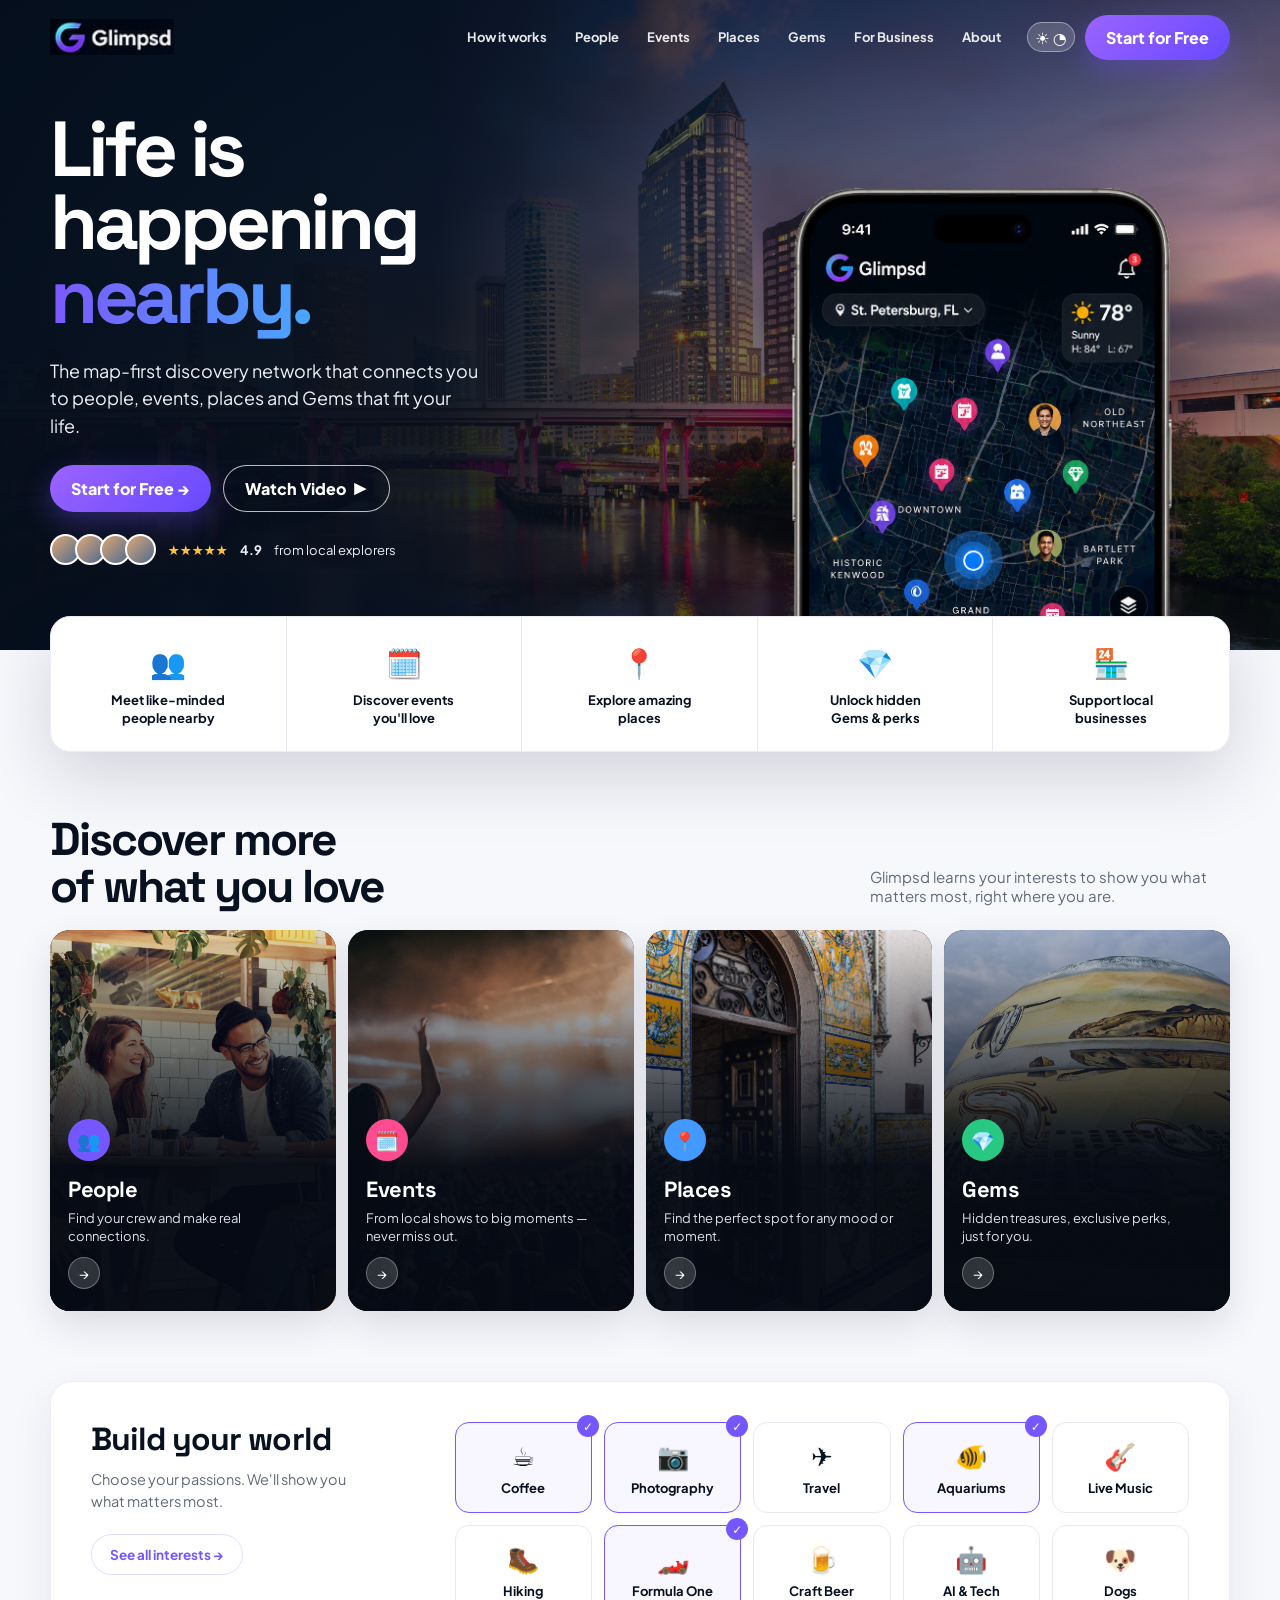
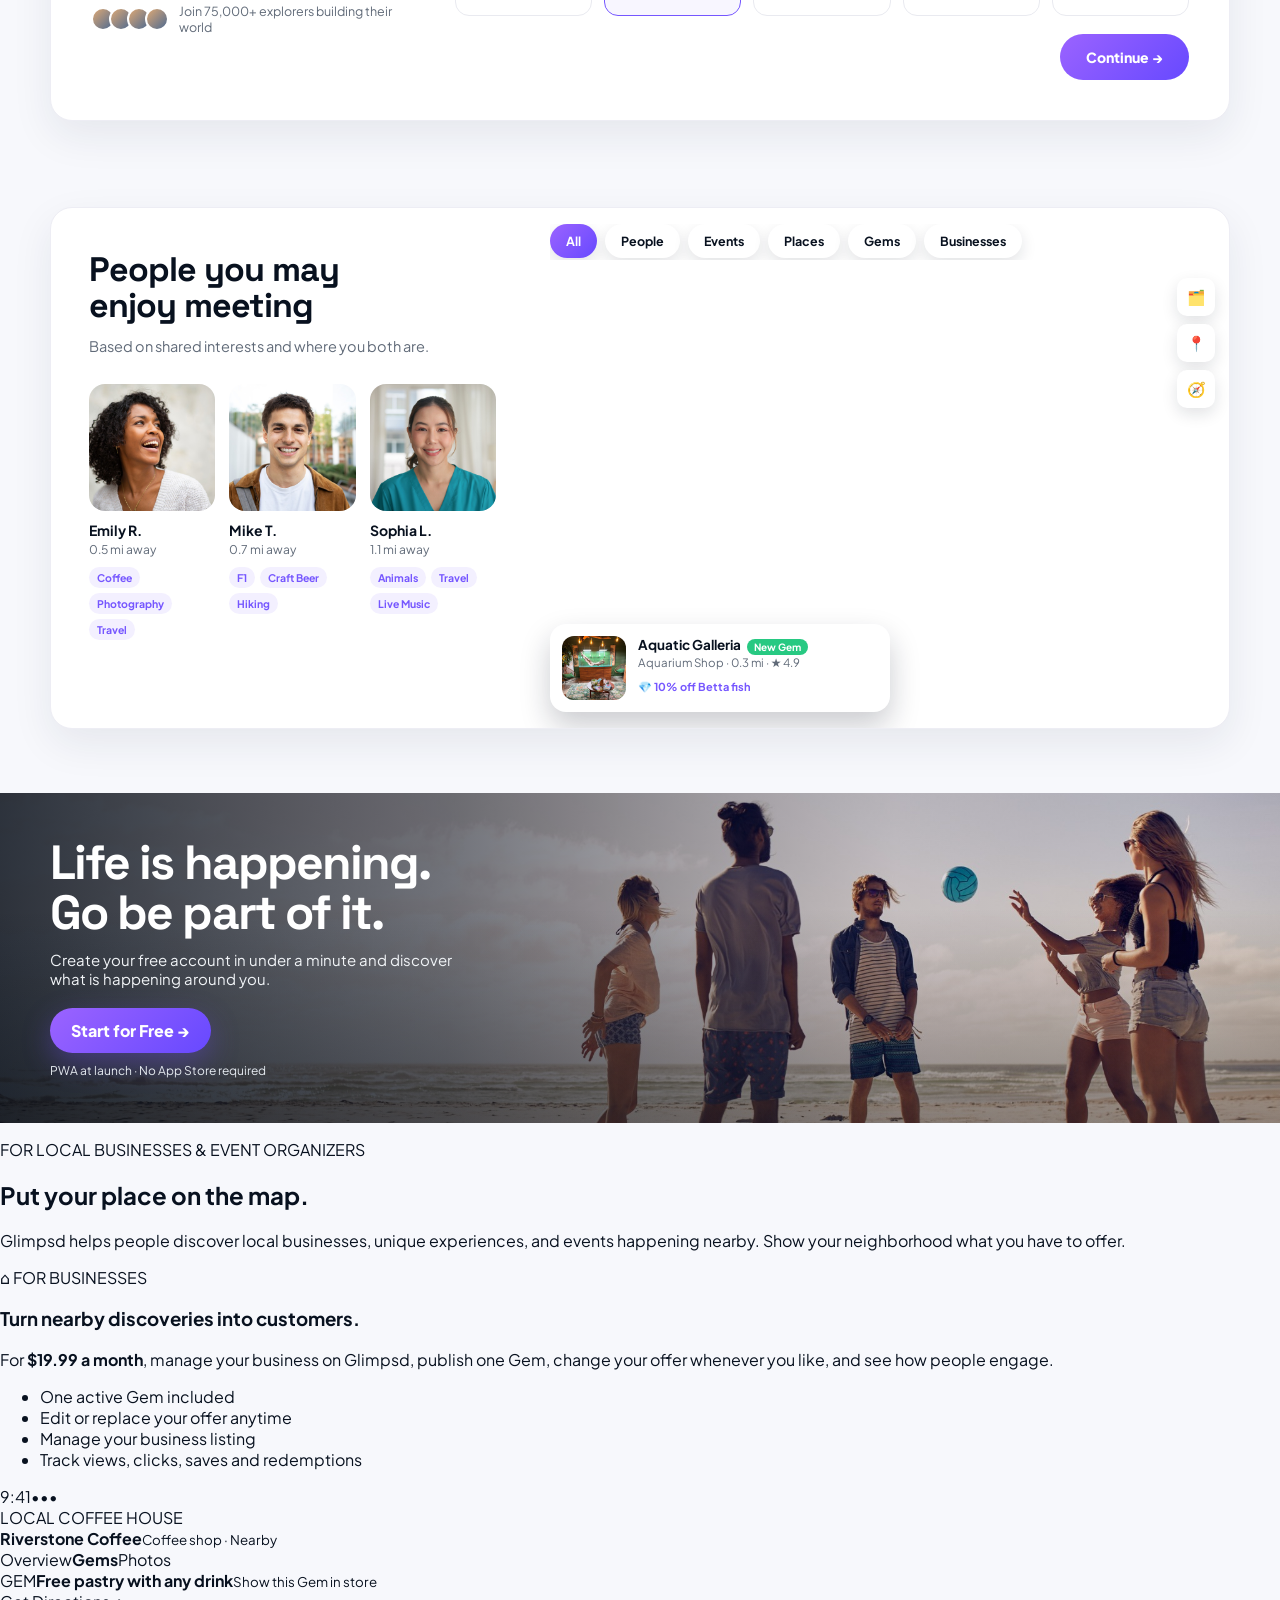
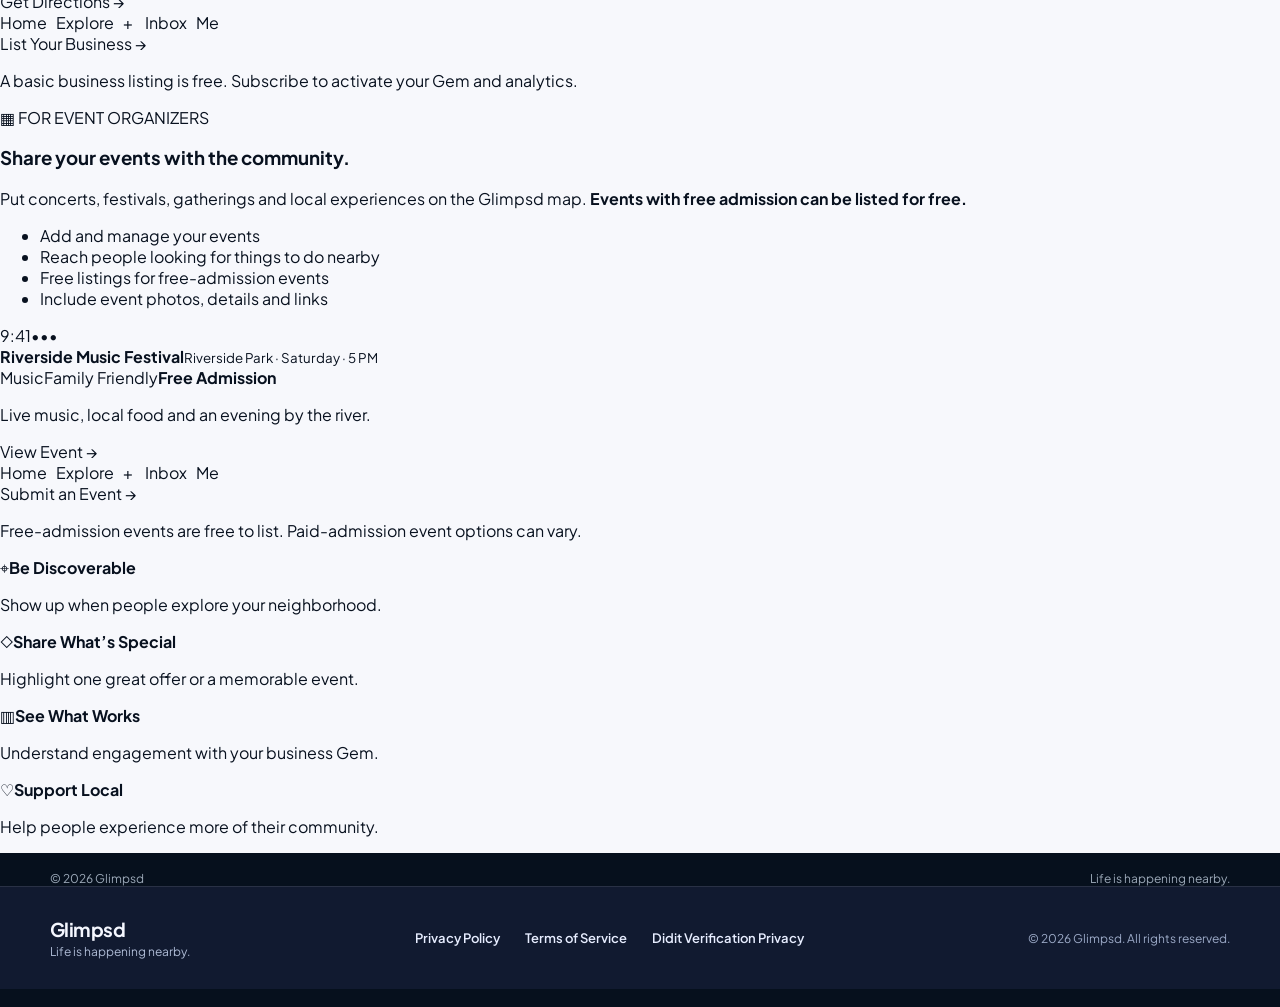
==== commit 8e65b94b: "Add Glimpsd legal footer privacy policy and terms" ====
--- a/index.html
+++ b/index.html
@@ -65,7 +65,7 @@
 /* FEATURE STRIP */
 .feature-float{position:relative;z-index:9;margin-top:-34px}
 .feature-strip{background:#fff;border:1px solid #ededf4;border-radius:20px;box-shadow:var(--shadow);display:grid;grid-template-columns:repeat(5,1fr);overflow:hidden}
-.fmini{padding:26px 14px 24px;text-align:center;border-right:1px solid var(--line);font-size:13px;font-weight:700;line-height:1.35}
+.fmini{padding:26px 14px 24px;text-align:center;border-right:1px solid var(--line);font-size:13px;font-weight:700;line-height:1.35;min-width:0;overflow-wrap:break-word}
 .fmini:last-child{border-right:0}
 .icon{font-size:29px;display:block;margin-bottom:10px}
 
@@ -96,7 +96,7 @@
 .byw-join .faces i{width:24px;height:24px;border-radius:50%;border:2px solid #fff;margin-left:-6px;background:linear-gradient(135deg,#dda875,#4e6a90)}
 .byw-join .faces i:first-child{margin-left:0}
 .byw-grid{display:grid;grid-template-columns:repeat(5,1fr);gap:12px;align-content:start}
-.byw-chip{position:relative;border:1.5px solid var(--line);border-radius:14px;padding:16px 10px;text-align:center;font-weight:700;font-size:13px;cursor:pointer}
+.byw-chip{position:relative;border:1.5px solid var(--line);border-radius:14px;padding:16px 10px;text-align:center;font-weight:700;font-size:13px;cursor:pointer;min-width:0;overflow-wrap:break-word}
 .byw-chip .emo{font-size:26px;display:block;margin-bottom:8px}
 .byw-chip.selected{border-color:var(--purple);background:#f8f6ff}
 .byw-check{position:absolute;top:-8px;right:-8px;width:22px;height:22px;border-radius:50%;background:var(--purple);color:#fff;display:flex;align-items:center;justify-content:center;font-size:12px}
@@ -189,6 +189,8 @@
  .bottom-row{display:block;text-align:center}
 }
 </style>
+  <link rel="stylesheet" href="assets/provider-section.css">
+  <link rel="stylesheet" href="/assets/glimpsd-legal.css">
 </head>
 <body>
 
@@ -199,7 +201,7 @@
    <a href="#how">How it works</a><a href="#discover">People</a><a href="#discover">Events</a>
    <a href="#discover">Places</a><a href="#discover">Gems</a><a href="#business">For Business</a><a href="#about">About</a>
   </nav>
-  <div class="nav-actions"><button class="mode" aria-label="Theme">☀︎ ◔</button><button class="cta cta-primary install">Open Glimpsd</button></div>
+  <div class="nav-actions"><button class="mode" aria-label="Theme">☀︎ ◔</button><button class="cta cta-primary install">Start for Free</button></div>
  </div>
 </header>
 
@@ -209,7 +211,7 @@
    <h1>Life is<br>happening<br><span class="nearby">nearby.</span></h1>
    <p>The map-first discovery network that connects you to people, events, places and Gems that fit your life.</p>
    <div class="hero-actions">
-    <button class="cta cta-primary install">Open Glimpsd →</button>
+    <button class="cta cta-primary install">Start for Free →</button>
     <a href="#discover" class="cta secondary">Watch Video&nbsp; ▶</a>
    </div>
    <div class="proof">
@@ -367,13 +369,106 @@
 <section class="big-footer" id="about">
  <div class="shell footer-copy">
   <h2>Life is happening.<br>Go be part of it.</h2>
-  <p>Open Glimpsd in your browser, add it to your Home Screen, and discover what is happening around you.</p>
-  <button class="cta cta-primary install">Open Glimpsd →</button>
+  <p>Create your free account in under a minute and discover what is happening around you.</p>
+  <button class="cta cta-primary install">Start for Free →</button>
   <div class="pwa-note">PWA at launch · No App Store required</div>
  </div>
 </section>
 
-<footer class="bottom"><div class="shell bottom-row"><span>© 2026 Glimpsd</span><span>Life is happening nearby.</span></div></footer>
+
+
+<!-- Glimpsd Content Provider section: place above the homepage's final CTA/footer. -->
+<section class="gp-providers" id="for-providers" aria-labelledby="gp-title">
+  <div class="gp-shell">
+    <header class="gp-heading">
+      <p class="gp-eyebrow">FOR LOCAL BUSINESSES &amp; EVENT ORGANIZERS</p>
+      <h2 id="gp-title">Put your place on the map.</h2>
+      <p>Glimpsd helps people discover local businesses, unique experiences, and events happening nearby. Show your neighborhood what you have to offer.</p>
+    </header>
+
+    <div class="gp-grid">
+      <article class="gp-card gp-business">
+        <div class="gp-card-content">
+          <div class="gp-kicker"><span class="gp-symbol" aria-hidden="true">⌂</span> FOR BUSINESSES</div>
+          <h3>Turn nearby discoveries into customers.</h3>
+          <p class="gp-intro">For <strong>$19.99 a month</strong>, manage your business on Glimpsd, publish one Gem, change your offer whenever you like, and see how people engage.</p>
+          <ul class="gp-benefits">
+            <li>One active Gem included</li>
+            <li>Edit or replace your offer anytime</li>
+            <li>Manage your business listing</li>
+            <li>Track views, clicks, saves and redemptions</li>
+          </ul>
+        </div>
+        <div class="gp-visual" aria-hidden="true">
+          <div class="gp-phone">
+            <div class="gp-phone-top"><span>9:41</span><span>•••</span></div>
+            <div class="gp-shop-photo"><span>LOCAL COFFEE HOUSE</span><div class="gp-awning"></div><div class="gp-windows"><i></i><i></i><i></i></div></div>
+            <div class="gp-phone-body">
+              <b>Riverstone Coffee</b><small>Coffee shop · Nearby</small>
+              <div class="gp-tab-row"><span>Overview</span><strong>Gems</strong><span>Photos</span></div>
+              <div class="gp-gem-tile"><span class="gp-gem-label">GEM</span><b>Free pastry with any drink</b><small>Show this Gem in store</small></div>
+              <div class="gp-mini-btn">Get Directions →</div>
+            </div>
+            <div class="gp-phone-nav">Home&nbsp;&nbsp; Explore&nbsp;&nbsp; + &nbsp;&nbsp; Inbox&nbsp;&nbsp; Me</div>
+          </div>
+        </div>
+        <div class="gp-card-action">
+          <a class="gp-button gp-button-business" href="/providers/business">List Your Business <span aria-hidden="true">→</span></a>
+          <p>A basic business listing is free. Subscribe to activate your Gem and analytics.</p>
+        </div>
+      </article>
+
+      <article class="gp-card gp-events">
+        <div class="gp-card-content">
+          <div class="gp-kicker"><span class="gp-symbol" aria-hidden="true">▦</span> FOR EVENT ORGANIZERS</div>
+          <h3>Share your events with the community.</h3>
+          <p class="gp-intro">Put concerts, festivals, gatherings and local experiences on the Glimpsd map. <strong>Events with free admission can be listed for free.</strong></p>
+          <ul class="gp-benefits">
+            <li>Add and manage your events</li>
+            <li>Reach people looking for things to do nearby</li>
+            <li>Free listings for free-admission events</li>
+            <li>Include event photos, details and links</li>
+          </ul>
+        </div>
+        <div class="gp-visual" aria-hidden="true">
+          <div class="gp-phone">
+            <div class="gp-phone-top"><span>9:41</span><span>•••</span></div>
+            <div class="gp-festival-photo"><span class="gp-stage"></span><span class="gp-light l1"></span><span class="gp-light l2"></span><span class="gp-crowd"></span></div>
+            <div class="gp-phone-body">
+              <b>Riverside Music Festival</b><small>Riverside Park · Saturday · 5 PM</small>
+              <div class="gp-tags"><span>Music</span><span>Family Friendly</span><strong>Free Admission</strong></div>
+              <p>Live music, local food and an evening by the river.</p>
+              <div class="gp-mini-btn">View Event →</div>
+            </div>
+            <div class="gp-phone-nav">Home&nbsp;&nbsp; Explore&nbsp;&nbsp; + &nbsp;&nbsp; Inbox&nbsp;&nbsp; Me</div>
+          </div>
+        </div>
+        <div class="gp-card-action">
+          <a class="gp-button gp-button-events" href="/providers/events">Submit an Event <span aria-hidden="true">→</span></a>
+          <p>Free-admission events are free to list. Paid-admission event options can vary.</p>
+        </div>
+      </article>
+    </div>
+
+    <div class="gp-value-strip" aria-label="Why list on Glimpsd">
+      <div><span aria-hidden="true">⌖</span><b>Be Discoverable</b><p>Show up when people explore your neighborhood.</p></div>
+      <div><span aria-hidden="true">◇</span><b>Share What’s Special</b><p>Highlight one great offer or a memorable event.</p></div>
+      <div><span aria-hidden="true">▥</span><b>See What Works</b><p>Understand engagement with your business Gem.</p></div>
+      <div><span aria-hidden="true">♡</span><b>Support Local</b><p>Help people experience more of their community.</p></div>
+    </div>
+  </div>
+</section>
+
+<footer class="bottom"><div class="shell bottom-row"><span>© 2026 Glimpsd</span><span>Life is happening nearby.</span></div>
+<div class="gl-legal-footer" aria-label="Glimpsd legal and company information">
+  <div class="gl-legal-inner">
+    <div class="gl-legal-brand"><strong>Glimpsd</strong><span>Life is happening nearby.</span></div>
+    <nav class="gl-legal-links" aria-label="Legal links"><a href="/privacy/">Privacy Policy</a><a href="/terms/">Terms of Service</a><a href="https://didit.me/terms/verification-privacy-notice/" target="_blank" rel="noopener noreferrer">Didit Verification Privacy</a></nav>
+    <small>© <span id="gl-legal-year">2026</span> Glimpsd. All rights reserved.</small>
+  </div>
+</div>
+<script>document.getElementById('gl-legal-year').textContent=new Date().getFullYear();</script>
+</footer>
 
 <script>
 let deferredPrompt;
--- a/assets/glimpsd-legal.css
+++ b/assets/glimpsd-legal.css
@@ -0,0 +1,18 @@
+/* Glimpsd site-wide legal footer and legal documents */
+.gl-legal-footer{background:#111a30;color:#f5f7ff;padding:30px 22px;font-family:inherit;border-top:1px solid #ffffff1a}
+.gl-legal-footer *{box-sizing:border-box}
+.gl-legal-inner{max-width:1180px;margin:0 auto;display:flex;align-items:center;justify-content:space-between;flex-wrap:wrap;gap:16px 34px}
+.gl-legal-brand{display:flex;flex-direction:column;gap:3px}.gl-legal-brand strong{font-size:19px;letter-spacing:-.03em}.gl-legal-brand span{color:#aebbd5;font-size:12px}
+.gl-legal-links{display:flex;flex-wrap:wrap;gap:12px 25px}.gl-legal-links a{color:#e7edff!important;font-size:13px;font-weight:600;text-decoration:none!important}.gl-legal-links a:hover{text-decoration:underline!important}.gl-legal-links a:focus-visible{outline:2px solid white;outline-offset:3px}
+.gl-legal-inner small{color:#9caac7;font-size:12px}
+.gl-policy-page{min-height:100vh;background:#f8f9fc;color:#202a41;font:16px/1.7 -apple-system,BlinkMacSystemFont,'Segoe UI',Arial,sans-serif}
+.gl-policy-header{background:#111a30;padding:20px 6%;display:flex;justify-content:space-between;align-items:center;gap:20px}
+.gl-policy-header a{color:#fff;text-decoration:none;font-size:14px;font-weight:700}.gl-policy-header a:hover{text-decoration:underline}
+.gl-policy-main{width:min(860px,calc(100% - 36px));margin:0 auto;padding:56px 0 75px}
+.gl-policy-main h1{font-size:clamp(32px,5vw,49px);line-height:1.15;margin:0 0 8px;letter-spacing:-.04em;color:#121a31}
+.gl-policy-main h2{font-size:23px;line-height:1.3;margin:32px 0 9px;color:#18243c}
+.gl-policy-main p,.gl-policy-main li{color:#46546d}.gl-policy-main a{color:#365aba;text-underline-offset:2px}
+.gl-policy-main ul{padding-left:22px}.gl-policy-main .gl-effective{font-size:13px;color:#68758a;margin-bottom:30px}
+.gl-policy-note{padding:16px 20px;border-left:4px solid #6643d4;background:#f0edfb;border-radius:5px;font-size:14px}
+.gl-policy-page .gl-legal-footer{margin-top:0}
+@media(max-width:650px){.gl-legal-inner{align-items:flex-start;flex-direction:column}.gl-legal-footer{padding:28px 20px}.gl-policy-main{padding-top:38px}}
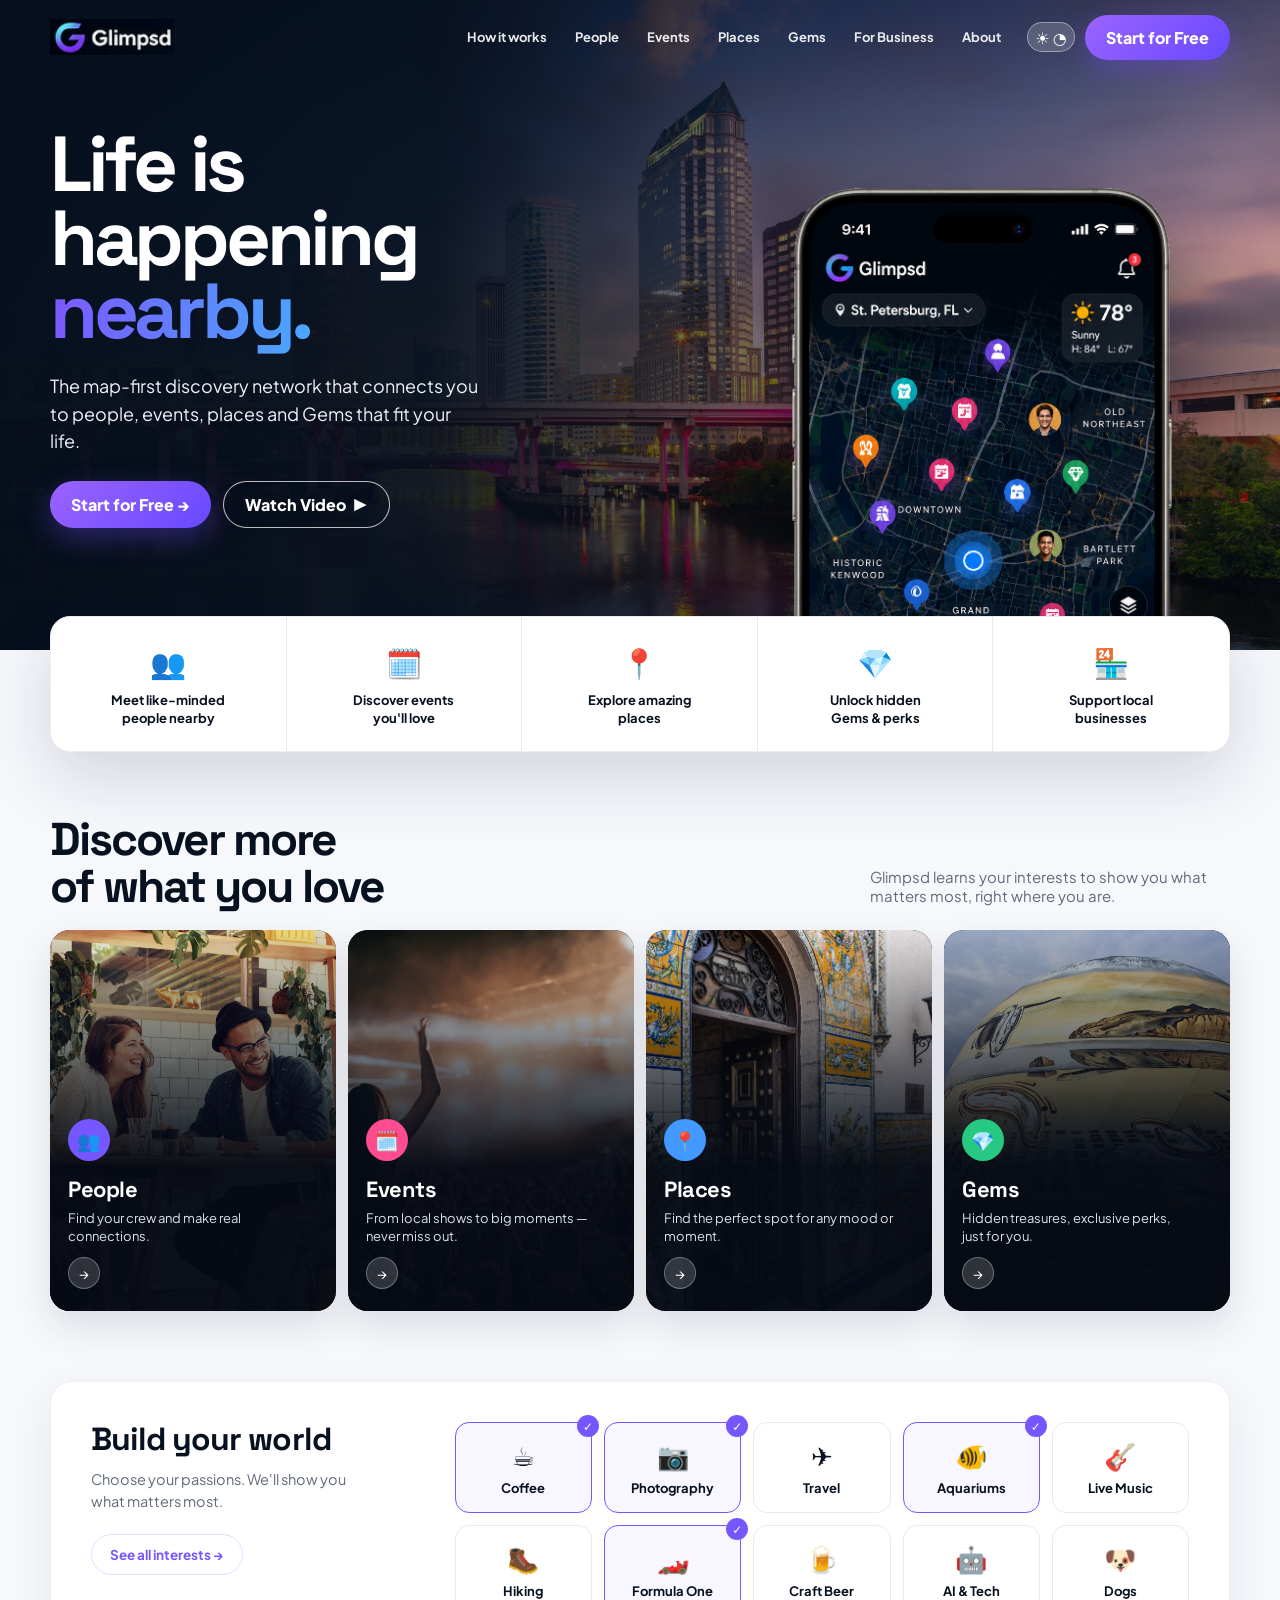
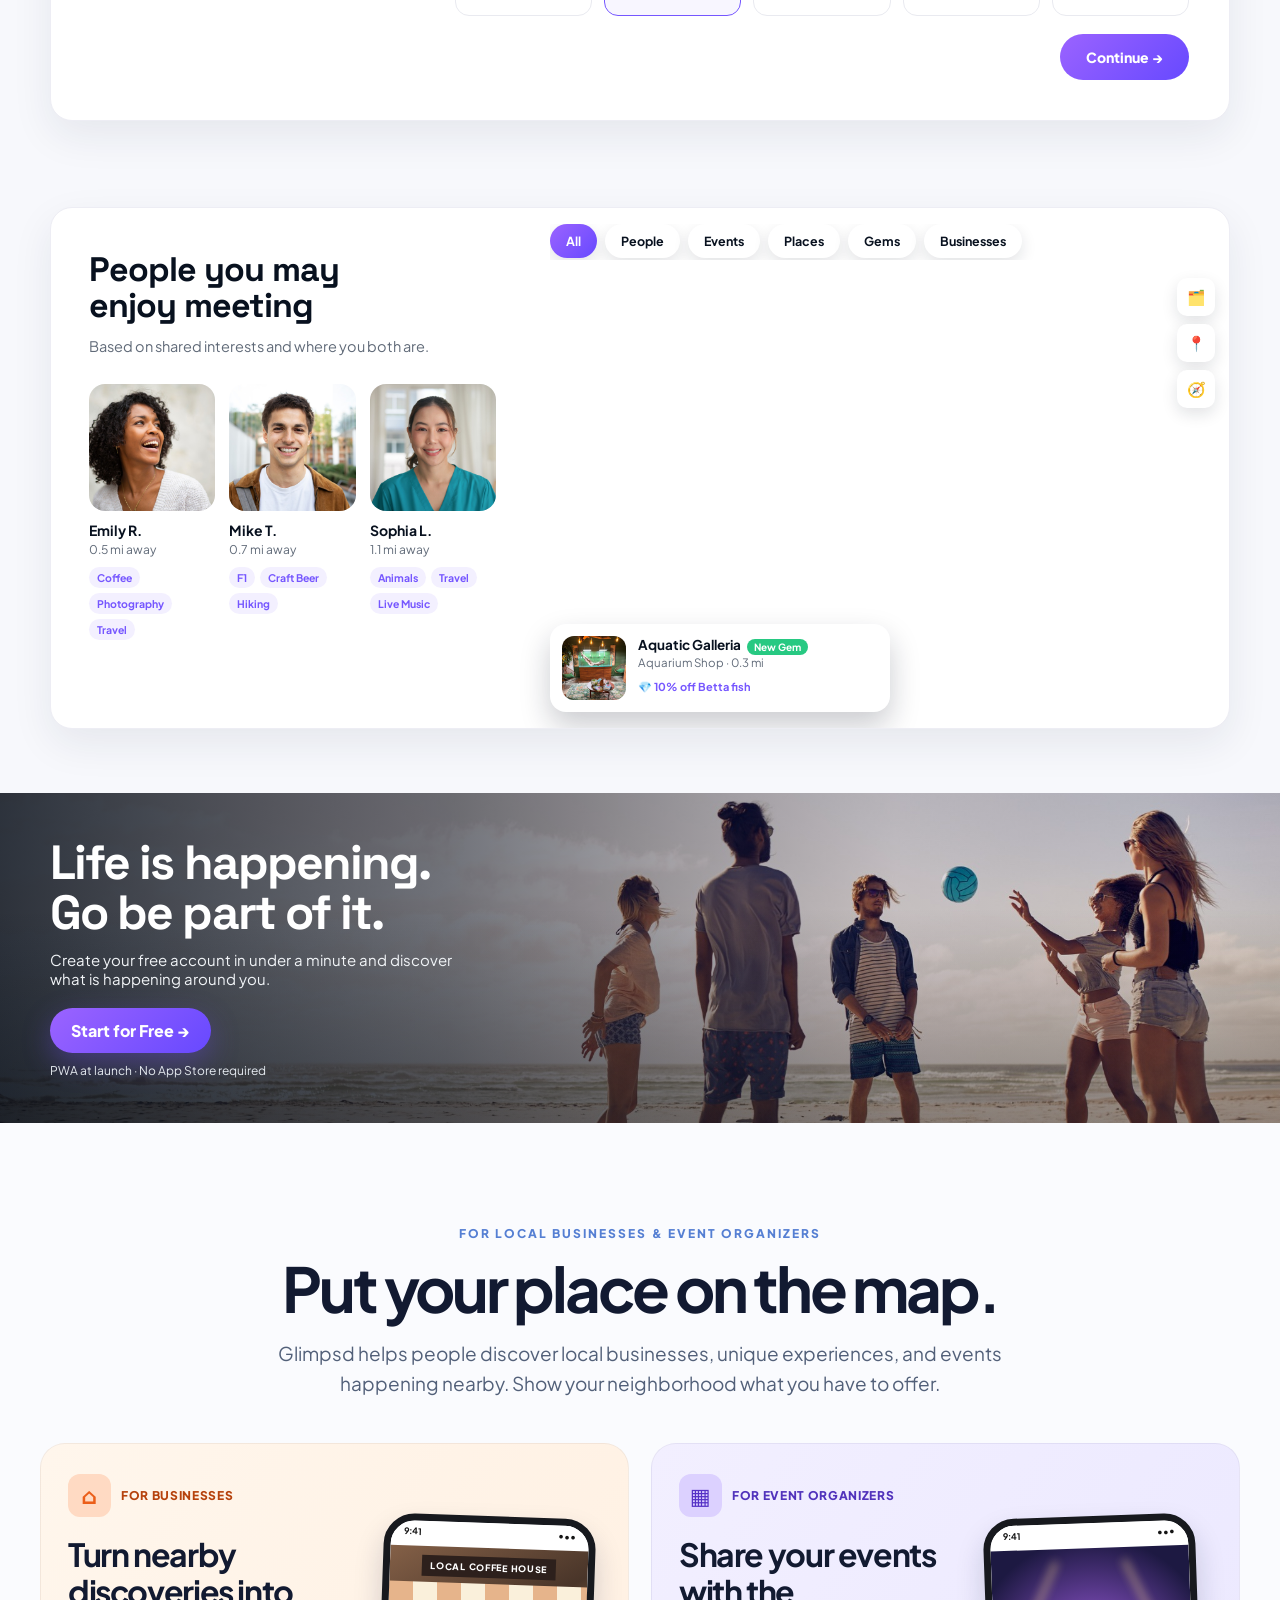
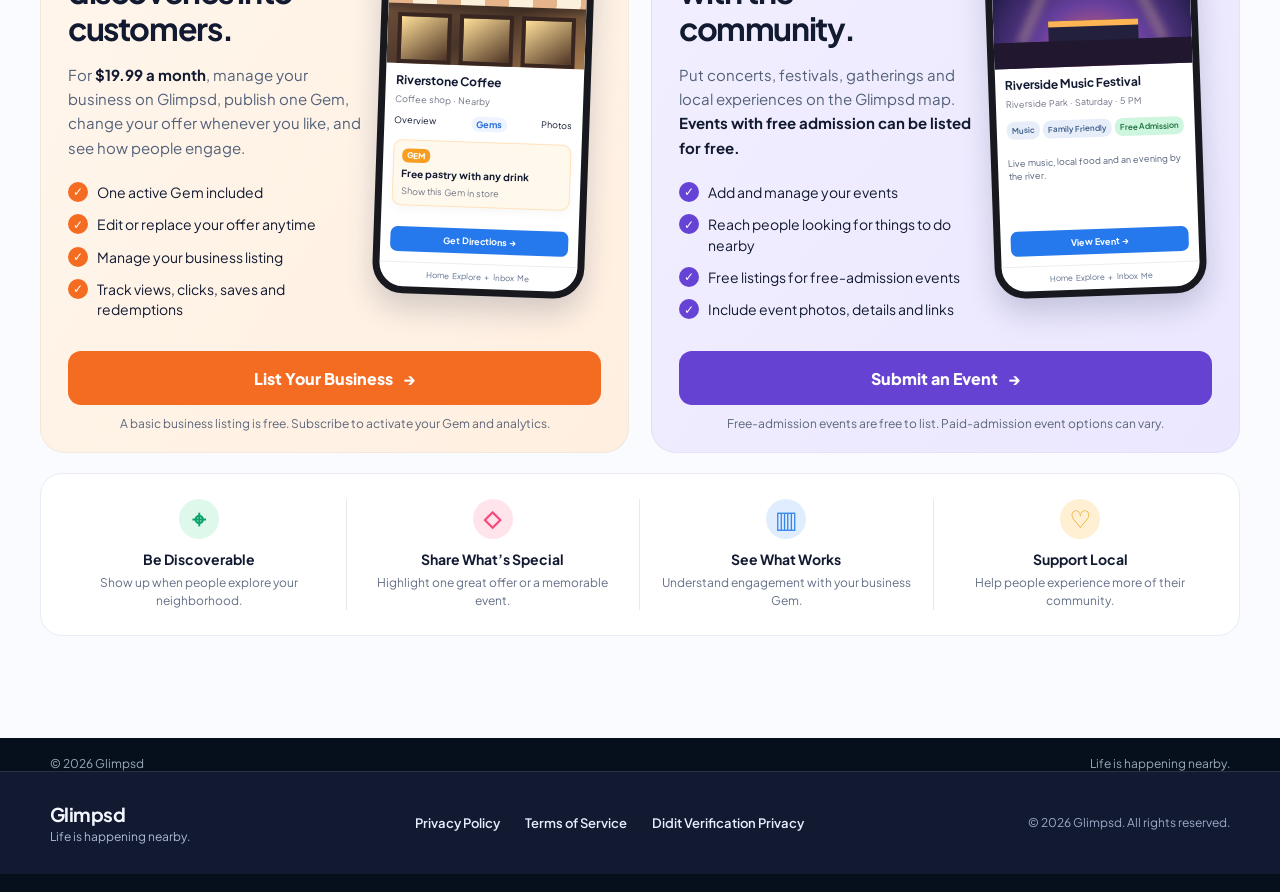
==== commit e224a79b: "Remove fake reviews and 75000 user claim" ====
--- a/index.html
+++ b/index.html
@@ -214,10 +214,7 @@
     <button class="cta cta-primary install">Start for Free →</button>
     <a href="#discover" class="cta secondary">Watch Video&nbsp; ▶</a>
    </div>
-   <div class="proof">
-    <span class="faces"><i></i><i></i><i></i><i></i></span>
-    <span class="stars">★★★★★</span><strong>4.9</strong><span>from local explorers</span>
-   </div>
+   
   </div>
   <div class="phone-wrap">
    <div class="phone-glow"></div>
@@ -294,10 +291,7 @@
     <h2>Build your world</h2>
     <p>Choose your passions. We'll show you what matters most.</p>
     <a href="#" class="byw-see-all">See all interests →</a>
-    <div class="byw-join">
-     <span class="faces"><i></i><i></i><i></i><i></i></span>
-     <span>Join 75,000+ explorers building their world</span>
-    </div>
+    
    </div>
    <div class="byw-grid">
     <div class="byw-chip selected"><span class="byw-check">✓</span><span class="emo">☕</span>Coffee</div>
@@ -358,7 +352,7 @@
     <img src="assets/aquatic_galleria.jpg" alt="Aquatic Galleria">
     <div class="pm-card-body">
      <h5>Aquatic Galleria<span class="tag-new">New Gem</span></h5>
-     <p>Aquarium Shop · 0.3 mi · ★ 4.9</p>
+     <p>Aquarium Shop · 0.3 mi</p>
      <span class="perk">💎 10% off Betta fish</span>
     </div>
    </div>
--- a/assets/provider-section.css
+++ b/assets/provider-section.css
@@ -0,0 +1,51 @@
+/* Glimpsd provider section — all selectors namespaced gp- to avoid homepage collisions. */
+.gp-providers{--gp-ink:#121a31;--gp-muted:#526079;--gp-orange:#f46b22;--gp-purple:#6643d4;color:var(--gp-ink);background:#fafbfe;padding:clamp(64px,8vw,112px) 22px;font-family:inherit}
+.gp-providers *{box-sizing:border-box}
+.gp-shell{max-width:1200px;margin:0 auto}
+.gp-heading{text-align:center;max-width:760px;margin:0 auto 44px}
+.gp-eyebrow{color:#557fd3!important;font-size:12px;font-weight:800;letter-spacing:.17em;margin:0 0 14px}
+.gp-heading h2{font-size:clamp(36px,5.1vw,62px);line-height:1.08;letter-spacing:-.052em;margin:0 0 16px;color:var(--gp-ink)}
+.gp-heading>p:last-child{font-size:clamp(16px,1.6vw,19px);line-height:1.6;color:var(--gp-muted);margin:0}
+.gp-grid{display:grid;grid-template-columns:repeat(2,minmax(0,1fr));gap:22px}
+.gp-card{position:relative;display:grid;grid-template-columns:minmax(0,1fr) 44%;grid-template-rows:1fr auto;gap:12px 4px;min-height:610px;border:1px solid rgba(22,31,67,.05);border-radius:25px;overflow:hidden;padding:30px 27px 19px}
+.gp-business{background:linear-gradient(125deg,#fff6ec,#ffefe0)}
+.gp-events{background:linear-gradient(125deg,#f2efff,#eae7ff)}
+.gp-card-content{position:relative;z-index:2;min-width:0}
+.gp-kicker{font-size:12px;font-weight:800;letter-spacing:.055em;display:flex;align-items:center;gap:10px;margin-bottom:19px}
+.gp-business .gp-kicker{color:#b6420d}.gp-events .gp-kicker{color:#5133bc}
+.gp-symbol{font-size:22px;width:43px;height:43px;display:inline-grid;place-items:center;border-radius:12px;background:#ffdac3;color:#eb5e19}.gp-events .gp-symbol{background:#dcd1ff;color:#5532c6}
+.gp-card h3{font-size:clamp(27px,2.5vw,36px);line-height:1.16;letter-spacing:-.043em;margin:0 0 16px;color:var(--gp-ink)}
+.gp-intro{font-size:15px;line-height:1.62;color:var(--gp-muted);margin:0 0 22px}.gp-intro strong{color:var(--gp-ink)}
+.gp-benefits{list-style:none!important;padding:0!important;margin:0!important;display:grid;gap:12px}
+.gp-benefits li{position:relative;list-style:none!important;padding-left:29px;font-size:14px;line-height:1.45;color:var(--gp-ink)}
+.gp-benefits li:before{content:'✓';position:absolute;left:0;top:0;width:20px;height:20px;display:grid;place-items:center;border-radius:50%;background:var(--gp-orange);color:white;font-weight:800;font-size:12px}
+.gp-events .gp-benefits li:before{background:var(--gp-purple)}
+.gp-visual{position:relative;align-self:center;min-width:0;z-index:1;display:flex;align-items:center;justify-content:center}
+.gp-phone{width:100%;max-width:212px;height:380px;border:7px solid #17191e;border-radius:31px;background:#fff;box-shadow:0 15px 29px rgba(19,30,64,.18);overflow:hidden;display:flex;flex-direction:column;transform:rotate(2deg)}
+.gp-events .gp-phone{transform:rotate(-2deg)}
+.gp-phone-top{height:25px;flex:none;display:flex;justify-content:space-between;padding:5px 13px;color:#151515;font-size:9px;font-weight:700;background:#fff}
+.gp-shop-photo{height:118px;flex:none;position:relative;overflow:hidden;background:linear-gradient(150deg,#846047,#493529 60%,#a97d50);display:flex;align-items:flex-start;justify-content:center;padding-top:9px}
+.gp-shop-photo>span{font-size:9px;font-weight:800;letter-spacing:.08em;color:#fff;background:#2d201c;padding:5px 9px;z-index:1}
+.gp-awning{position:absolute;top:36px;height:22px;width:100%;background:repeating-linear-gradient(90deg,#e6b48b 0 24px,#faf0db 24px 48px);box-shadow:0 5px 5px #271c1860}
+.gp-windows{position:absolute;bottom:0;display:flex;gap:8px;width:90%;height:51px}.gp-windows i{background:linear-gradient(145deg,#ffdf9a,#4d3424);width:33%;border:4px solid #392620}
+.gp-festival-photo{height:118px;flex:none;position:relative;overflow:hidden;background:radial-gradient(circle at 50% 95%,#f26870 0,#67409d 38%,#1d1942 82%)}
+.gp-stage{position:absolute;bottom:11px;left:28%;width:45%;height:35px;background:#22203c;border-top:6px solid #fcb455}.gp-light{position:absolute;top:13px;width:4px;height:90px;transform-origin:top;background:#ffdc8d;opacity:.65;filter:blur(5px)}.gp-light.l1{left:32%;transform:rotate(25deg)}.gp-light.l2{right:32%;transform:rotate(-25deg)}.gp-crowd{position:absolute;bottom:-18px;left:-3%;height:44px;width:110%;background:radial-gradient(circle at 10px 7px,#21182f 12px,transparent 13px) 0 0/25px 35px repeat-x,linear-gradient(#21182f,#21182f)}
+.gp-phone-body{padding:10px 10px;flex:1;display:flex;flex-direction:column;gap:6px;min-height:0}
+.gp-phone-body>b{font-size:12px;line-height:1.2}.gp-phone-body>small,.gp-gem-tile>small{font-size:9px;color:#6f7486}.gp-phone-body>p{font-size:9px;line-height:1.4;margin:6px 0;color:#526079}
+.gp-tab-row{display:flex;justify-content:space-between;font-size:9px;margin:4px 0}.gp-tab-row strong{color:#276bd6;border-radius:10px;background:#edf3ff;padding:2px 5px}
+.gp-gem-tile{border-radius:9px;background:#fff8ed;border:1px solid #ffe2ba;padding:8px;display:flex;flex-direction:column;gap:5px;box-shadow:0 4px 8px #00000008}.gp-gem-label{align-self:flex-start;background:#f79d20;border-radius:6px;font-size:8px;font-weight:800;color:#fff;padding:2px 5px}.gp-gem-tile b{font-size:10px;line-height:1.25}
+.gp-mini-btn{background:#2679ec;color:#fff;border-radius:7px;text-align:center;padding:7px 4px;font-weight:700;font-size:9px;margin-top:auto}
+.gp-tags{display:flex;flex-wrap:wrap;gap:3px;margin:6px 0}.gp-tags>*{font-size:8px;font-weight:600;padding:4px 5px;border-radius:8px;background:#e7eefa;color:#3c5c88}.gp-tags strong{background:#cef5dd;color:#186d3a}
+.gp-phone-nav{height:25px;flex:none;text-align:center;border-top:1px solid #ebedf2;font-size:8px;color:#61708e;display:grid;place-items:center}
+.gp-card-action{grid-column:1/-1;position:relative;z-index:3}
+.gp-button{display:flex!important;align-items:center;justify-content:center;gap:10px;width:100%;min-height:54px;border-radius:13px;font-size:16px;font-weight:800;text-decoration:none!important;color:#fff!important;transition:transform .2s,filter .2s;line-height:1.2;padding:14px 12px}.gp-button:hover{transform:translateY(-2px);filter:brightness(1.07)}.gp-button:focus-visible{outline:3px solid #126bde;outline-offset:3px}
+.gp-button-business{background:#f46b22}.gp-button-events{background:#6542d1}
+.gp-card-action>p{margin:10px 0 0;font-size:12px;line-height:1.45;text-align:center;color:#5c667a}
+.gp-value-strip{display:grid;grid-template-columns:repeat(4,1fr);background:#fff;border:1px solid #e9ecf4;border-radius:22px;margin-top:20px;padding:25px 12px}
+.gp-value-strip>div{text-align:center;padding:0 19px;border-right:1px solid #e8eaf1}.gp-value-strip>div:last-child{border-right:none}
+.gp-value-strip span{display:grid;place-items:center;margin:0 auto 11px;width:40px;height:40px;border-radius:50%;background:#def8ec;color:#0da46c;font-size:24px;font-weight:700}.gp-value-strip>div:nth-child(2) span{background:#ffe4eb;color:#fa477a}.gp-value-strip>div:nth-child(3) span{background:#e0edff;color:#3487ec}.gp-value-strip>div:nth-child(4) span{background:#fff0d3;color:#e7a116}
+.gp-value-strip b{font-size:14px;display:block}.gp-value-strip p{font-size:12px;line-height:1.5;color:#657087;margin:6px 0 0}
+@media(max-width:1000px){.gp-card{grid-template-columns:1fr;min-height:0}.gp-visual{grid-row:2}.gp-card-action{grid-row:3}.gp-phone{width:210px}.gp-card-content{min-height:0}}
+@media(max-width:720px){.gp-providers{padding:60px 16px}.gp-heading{margin-bottom:30px}.gp-grid{grid-template-columns:1fr}.gp-card{padding:25px 22px 18px}.gp-visual{padding:8px 0 12px}.gp-value-strip{grid-template-columns:repeat(2,minmax(0,1fr));row-gap:25px}.gp-value-strip>div:nth-child(2){border-right:0}.gp-value-strip>div{padding:0 12px}}
+@media(max-width:380px){.gp-value-strip{grid-template-columns:1fr}.gp-value-strip>div{border-right:0;border-bottom:1px solid #e8eaf1;padding-bottom:15px}.gp-value-strip>div:last-child{border-bottom:0}}
+@media(prefers-reduced-motion:reduce){.gp-button{transition:none}.gp-button:hover{transform:none}}
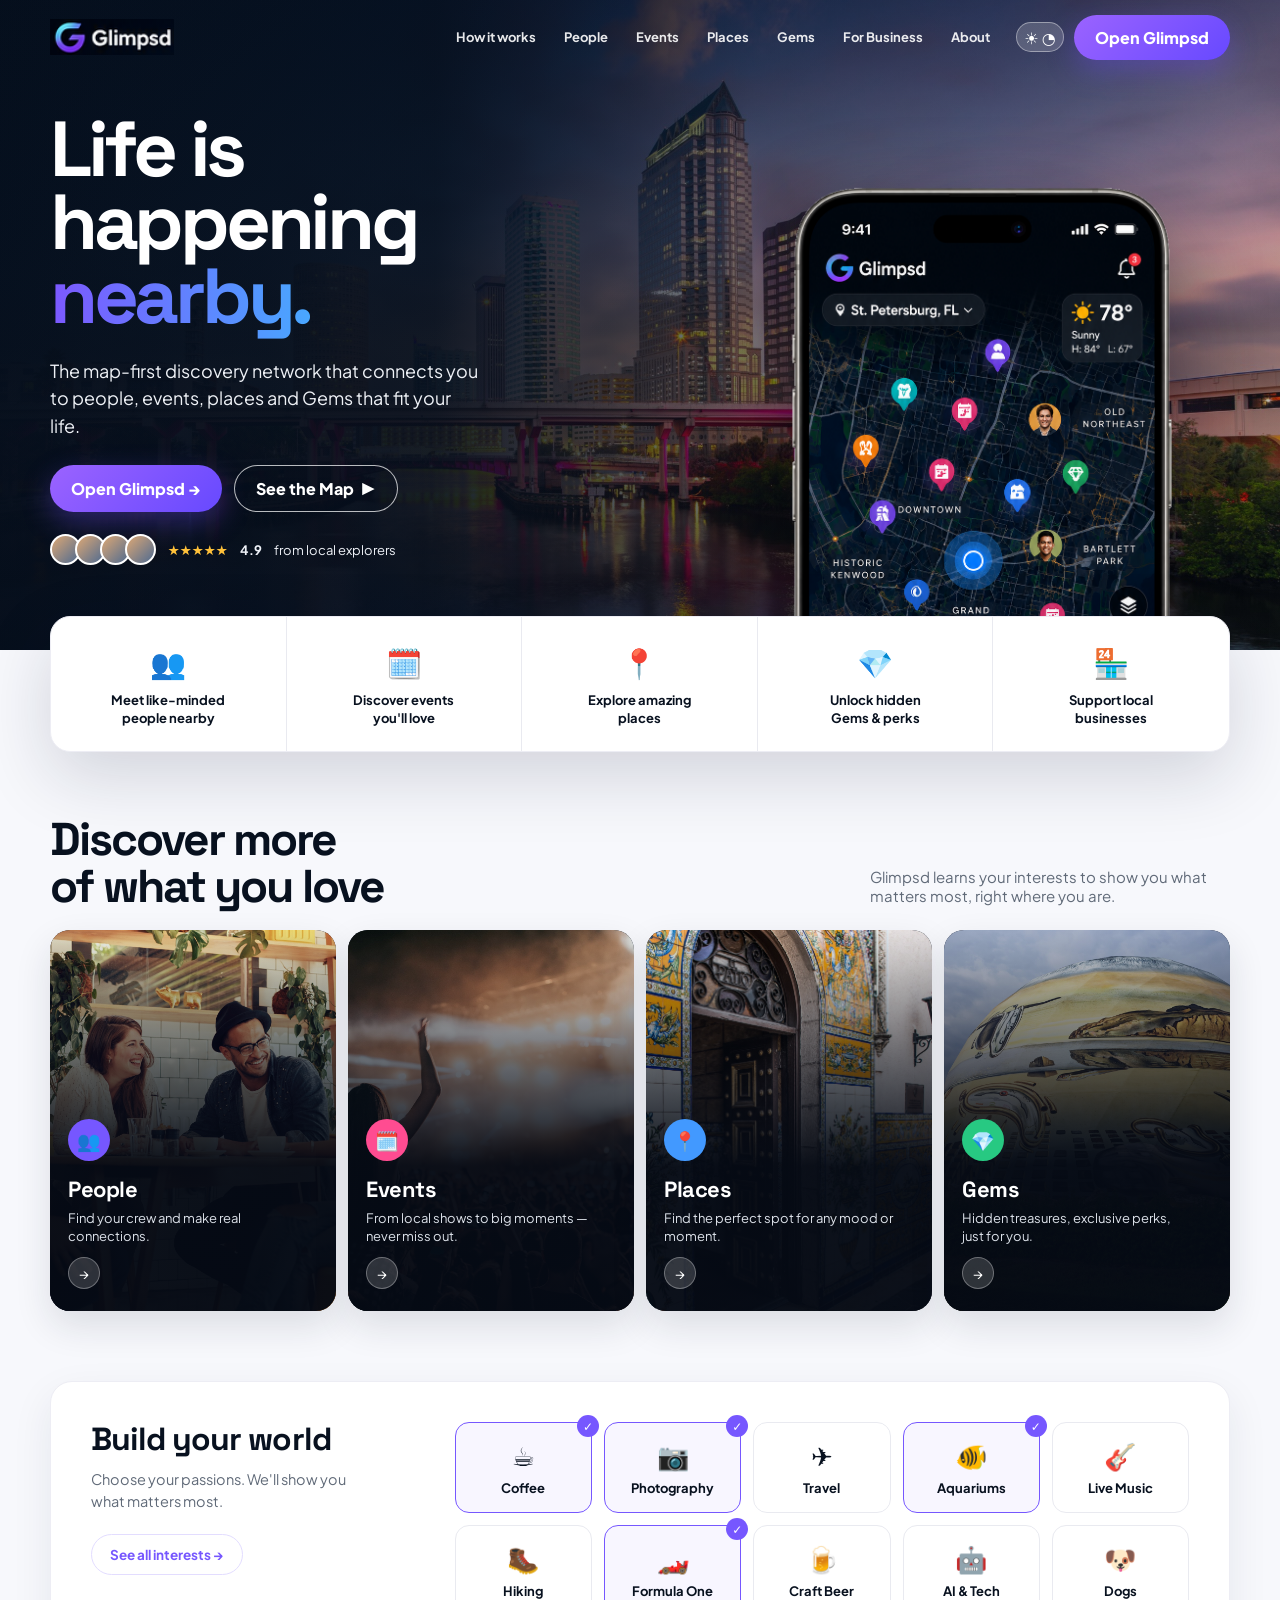
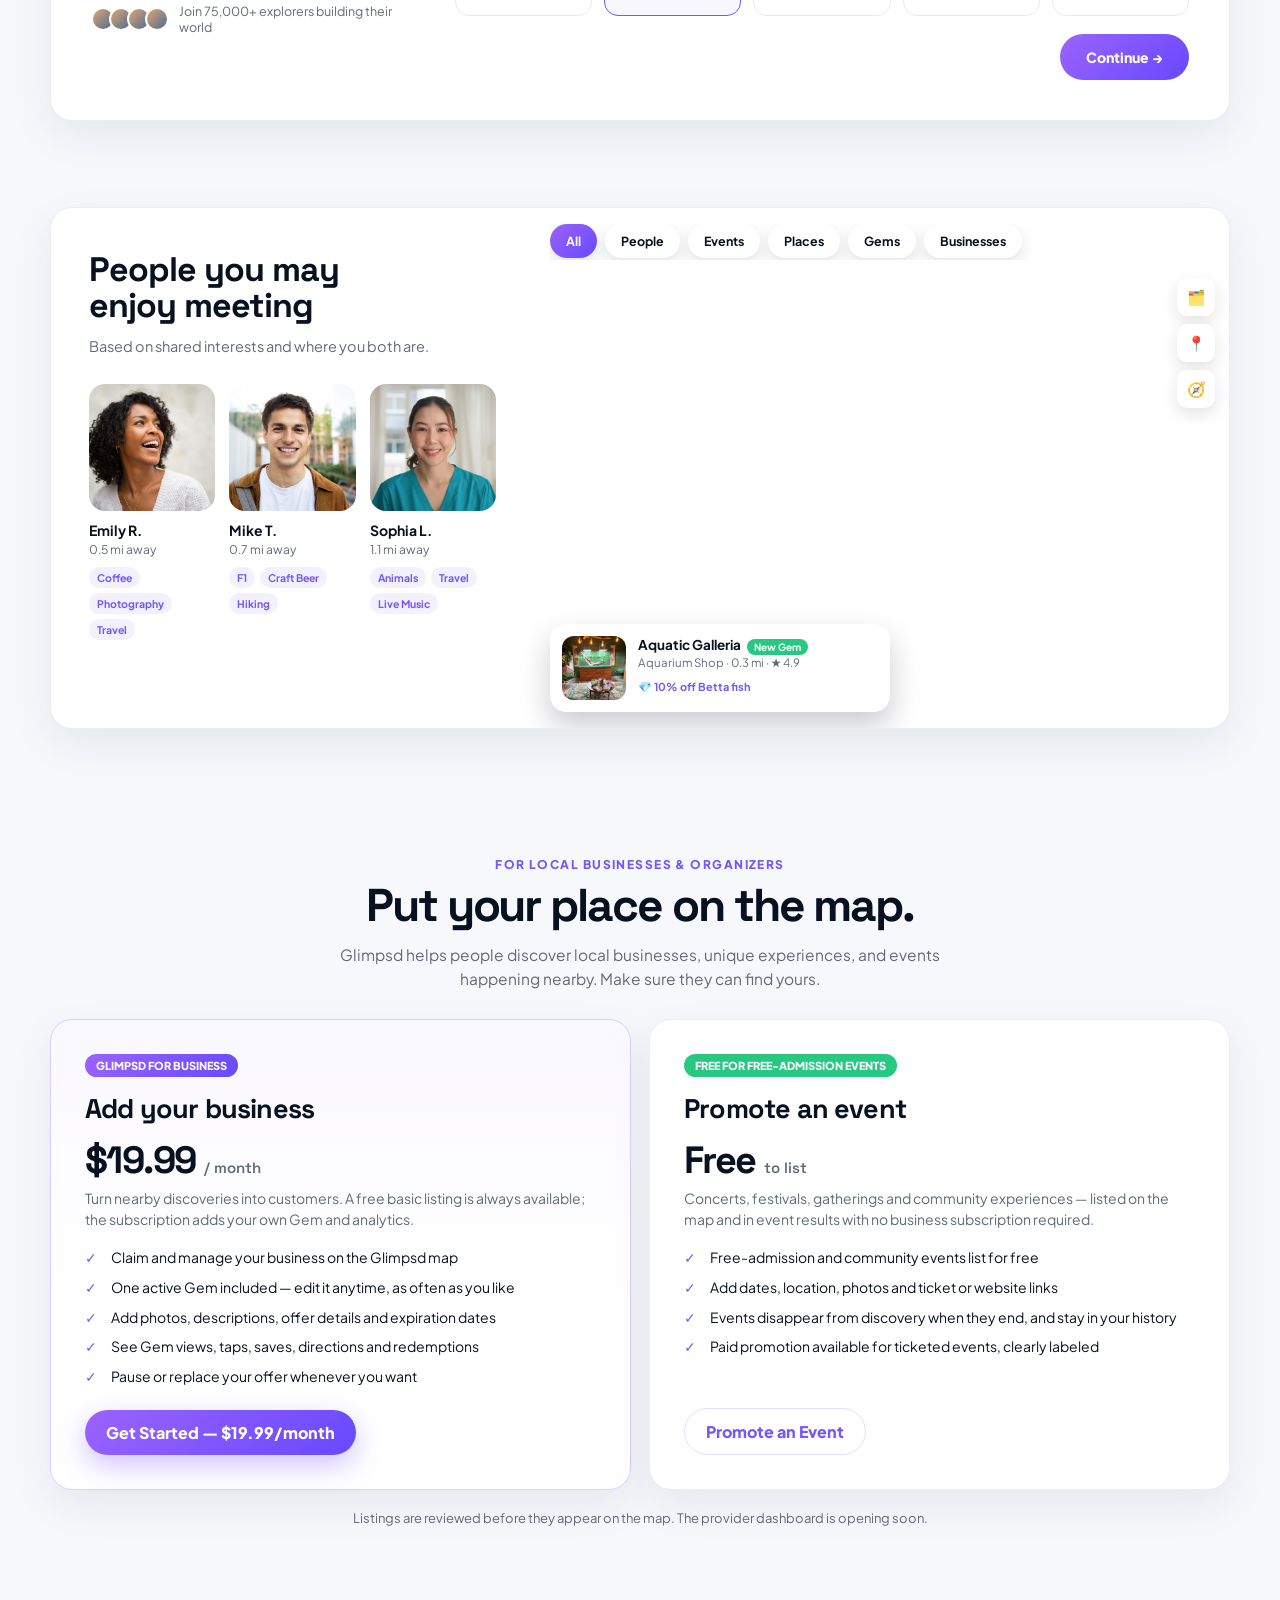
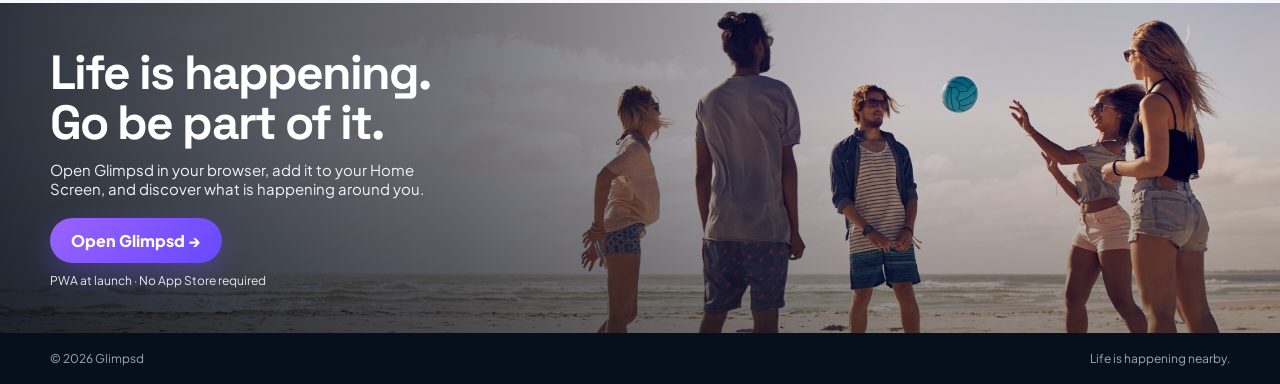
==== commit 789ee9ae: "Add business pricing section and nav anchors Co-Authored-By: Claude Sonnet 5.5 <noreply@anthropic.co" ====
--- a/index.html
+++ b/index.html
@@ -65,7 +65,7 @@
 /* FEATURE STRIP */
 .feature-float{position:relative;z-index:9;margin-top:-34px}
 .feature-strip{background:#fff;border:1px solid #ededf4;border-radius:20px;box-shadow:var(--shadow);display:grid;grid-template-columns:repeat(5,1fr);overflow:hidden}
-.fmini{padding:26px 14px 24px;text-align:center;border-right:1px solid var(--line);font-size:13px;font-weight:700;line-height:1.35;min-width:0;overflow-wrap:break-word}
+.fmini{padding:26px 14px 24px;text-align:center;border-right:1px solid var(--line);font-size:13px;font-weight:700;line-height:1.35}
 .fmini:last-child{border-right:0}
 .icon{font-size:29px;display:block;margin-bottom:10px}
 
@@ -96,11 +96,11 @@
 .byw-join .faces i{width:24px;height:24px;border-radius:50%;border:2px solid #fff;margin-left:-6px;background:linear-gradient(135deg,#dda875,#4e6a90)}
 .byw-join .faces i:first-child{margin-left:0}
 .byw-grid{display:grid;grid-template-columns:repeat(5,1fr);gap:12px;align-content:start}
-.byw-chip{position:relative;border:1.5px solid var(--line);border-radius:14px;padding:16px 10px;text-align:center;font-weight:700;font-size:13px;cursor:pointer;min-width:0;overflow-wrap:break-word}
+.byw-chip{position:relative;border:1.5px solid var(--line);border-radius:14px;padding:16px 10px;text-align:center;font-weight:700;font-size:13px;cursor:pointer}
 .byw-chip .emo{font-size:26px;display:block;margin-bottom:8px}
 .byw-chip.selected{border-color:var(--purple);background:#f8f6ff}
 .byw-check{position:absolute;top:-8px;right:-8px;width:22px;height:22px;border-radius:50%;background:var(--purple);color:#fff;display:flex;align-items:center;justify-content:center;font-size:12px}
-.byw-continue{grid-column:1/-1;justify-self:end;border:0;border-radius:999px;padding:14px 26px;font-weight:800;font-size:14px;color:#fff;background:linear-gradient(135deg,#9b63ff,#6749ff);cursor:pointer;margin-top:6px}
+.byw-continue{text-decoration:none;display:inline-block;grid-column:1/-1;justify-self:end;border:0;border-radius:999px;padding:14px 26px;font-weight:800;font-size:14px;color:#fff;background:linear-gradient(135deg,#9b63ff,#6749ff);cursor:pointer;margin-top:6px}
 
 /* people map, keep exact extracted approved composition */
 .people-map-wrap{padding-top:22px}
@@ -150,6 +150,28 @@
 .pm-pin span{transform:rotate(45deg);font-size:14px}
 .pm-pin.you{border-radius:50%;transform:none;box-shadow:0 0 0 8px rgba(66,153,255,.22)}
 
+
+/* FOR BUSINESSES & ORGANIZERS */
+.biz-head{max-width:640px;margin:0 auto 28px;text-align:center}
+.biz-eyebrow{font-size:12px;font-weight:800;letter-spacing:.12em;color:var(--purple);margin-bottom:10px}
+.biz-head h2{font-family:"Space Grotesk";font-size:46px;line-height:1.02;letter-spacing:-.045em;margin:0 0 14px}
+.biz-head p{color:var(--muted);font-size:15.5px;line-height:1.55;margin:0}
+.biz-grid{display:grid;grid-template-columns:1fr 1fr;gap:18px}
+.biz-card{background:#fff;border:1px solid #ededf4;border-radius:22px;box-shadow:0 15px 40px rgba(31,39,60,.08);padding:34px;display:flex;flex-direction:column}
+.biz-card.featured{border:1.5px solid #d9d0ff;background:linear-gradient(180deg,#faf8ff,#fff 60%)}
+.biz-badge{align-self:flex-start;font-size:11px;font-weight:800;color:#fff;background:linear-gradient(135deg,#9b63ff,#6749ff);padding:5px 11px;border-radius:999px;margin-bottom:14px}
+.biz-badge.free{background:var(--green)}
+.biz-card h3{font-family:"Space Grotesk";font-size:27px;letter-spacing:-.03em;margin:0 0 4px}
+.biz-price{font-family:"Space Grotesk";font-size:38px;font-weight:700;letter-spacing:-.04em;margin:6px 0 4px}
+.biz-price small{font-size:15px;font-weight:600;color:var(--muted);letter-spacing:0}
+.biz-sub{color:var(--muted);font-size:14px;line-height:1.5;margin:0 0 18px}
+.biz-list{list-style:none;padding:0;margin:0 0 24px;display:flex;flex-direction:column;gap:10px;font-size:14px;line-height:1.4}
+.biz-list li{padding-left:26px;position:relative}
+.biz-list li:before{content:"✓";position:absolute;left:0;top:0;color:var(--purple);font-weight:800}
+.biz-card .cta{margin-top:auto;align-self:flex-start;display:inline-block}
+.biz-card .cta-outline{background:#fff;border:1.5px solid #e3ddff;color:var(--purple)}
+.biz-note{margin-top:20px;text-align:center;font-size:13px;color:var(--muted)}
+
 /* mobile */
 @media(max-width:920px){
  .navlinks{display:none}
@@ -170,6 +192,7 @@
  .pm-map-wrap{min-height:420px}
  .byw-module{grid-template-columns:1fr;gap:20px;padding:26px}
  .byw-grid{grid-template-columns:repeat(3,1fr)}
+ .biz-grid{grid-template-columns:1fr}
 }
 @media(max-width:560px){
  .shell{width:min(100% - 32px,1180px)}
@@ -186,11 +209,11 @@
  .discovery{gap:8px}
  .big-footer{min-height:360px;background-position:38% center}
  .footer-copy h2{font-size:40px}
+ .biz-head h2{font-size:36px}
+ .biz-card{padding:26px}
  .bottom-row{display:block;text-align:center}
 }
 </style>
-  <link rel="stylesheet" href="assets/provider-section.css">
-  <link rel="stylesheet" href="/assets/glimpsd-legal.css">
 </head>
 <body>
 
@@ -198,10 +221,10 @@
  <div class="shell nav">
   <img src="assets/logo-lockup.png" class="logo-img" alt="Glimpsd">
   <nav class="navlinks">
-   <a href="#how">How it works</a><a href="#discover">People</a><a href="#discover">Events</a>
-   <a href="#discover">Places</a><a href="#discover">Gems</a><a href="#business">For Business</a><a href="#about">About</a>
+   <a href="#how">How it works</a><a href="#people">People</a><a href="#events">Events</a>
+   <a href="#places">Places</a><a href="#gems">Gems</a><a href="#business">For Business</a><a href="#about">About</a>
   </nav>
-  <div class="nav-actions"><button class="mode" aria-label="Theme">☀︎ ◔</button><button class="cta cta-primary install">Start for Free</button></div>
+  <div class="nav-actions"><button class="mode" aria-label="Toggle light/dark theme">☀︎ ◔</button><button class="cta cta-primary install">Open Glimpsd</button></div>
  </div>
 </header>
 
@@ -211,10 +234,13 @@
    <h1>Life is<br>happening<br><span class="nearby">nearby.</span></h1>
    <p>The map-first discovery network that connects you to people, events, places and Gems that fit your life.</p>
    <div class="hero-actions">
-    <button class="cta cta-primary install">Start for Free →</button>
-    <a href="#discover" class="cta secondary">Watch Video&nbsp; ▶</a>
-   </div>
-   
+    <button class="cta cta-primary install">Open Glimpsd →</button>
+    <a href="#map" class="cta secondary">See the Map&nbsp; ▶</a>
+   </div>
+   <div class="proof">
+    <span class="faces"><i></i><i></i><i></i><i></i></span>
+    <span class="stars">★★★★★</span><strong>4.9</strong><span>from local explorers</span>
+   </div>
   </div>
   <div class="phone-wrap">
    <div class="phone-glow"></div>
@@ -240,7 +266,7 @@
    <p>Glimpsd learns your interests to show you what matters most, right where you are.</p>
   </div>
   <div class="discovery">
-   <div class="discovery-card">
+   <div class="discovery-card" id="people">
     <img class="dc-photo" src="assets/discovery_people_photo.jpg" alt="">
     <div class="dc-shade"></div>
     <div class="dc-body">
@@ -250,7 +276,7 @@
      <div class="dc-arrow">→</div>
     </div>
    </div>
-   <div class="discovery-card">
+   <div class="discovery-card" id="events">
     <img class="dc-photo" src="assets/discovery_events_photo.jpg" alt="">
     <div class="dc-shade"></div>
     <div class="dc-body">
@@ -260,7 +286,7 @@
      <div class="dc-arrow">→</div>
     </div>
    </div>
-   <div class="discovery-card">
+   <div class="discovery-card" id="places">
     <img class="dc-photo" src="assets/discovery_places_photo.jpg" alt="">
     <div class="dc-shade"></div>
     <div class="dc-body">
@@ -270,7 +296,7 @@
      <div class="dc-arrow">→</div>
     </div>
    </div>
-   <div class="discovery-card">
+   <div class="discovery-card" id="gems">
     <img class="dc-photo" src="assets/discovery_gems_photo.jpg" alt="">
     <div class="dc-shade"></div>
     <div class="dc-body">
@@ -290,8 +316,11 @@
    <div class="byw-copy">
     <h2>Build your world</h2>
     <p>Choose your passions. We'll show you what matters most.</p>
-    <a href="#" class="byw-see-all">See all interests →</a>
-    
+    <a href="/signup" class="byw-see-all">See all interests →</a>
+    <div class="byw-join">
+     <span class="faces"><i></i><i></i><i></i><i></i></span>
+     <span>Join 75,000+ explorers building their world</span>
+    </div>
    </div>
    <div class="byw-grid">
     <div class="byw-chip selected"><span class="byw-check">✓</span><span class="emo">☕</span>Coffee</div>
@@ -304,13 +333,13 @@
     <div class="byw-chip"><span class="emo">🍺</span>Craft Beer</div>
     <div class="byw-chip"><span class="emo">🤖</span>AI &amp; Tech</div>
     <div class="byw-chip"><span class="emo">🐶</span>Dogs</div>
-    <button class="byw-continue">Continue →</button>
+    <a href="/signup" class="byw-continue">Continue →</a>
    </div>
   </div>
  </div>
 </section>
 
-<section class="section people-map-wrap">
+<section class="section people-map-wrap" id="map">
  <div class="shell pm-module">
   <div class="pm-copy">
    <h2>People you may<br>enjoy meeting</h2>
@@ -352,117 +381,64 @@
     <img src="assets/aquatic_galleria.jpg" alt="Aquatic Galleria">
     <div class="pm-card-body">
      <h5>Aquatic Galleria<span class="tag-new">New Gem</span></h5>
-     <p>Aquarium Shop · 0.3 mi</p>
+     <p>Aquarium Shop · 0.3 mi · ★ 4.9</p>
      <span class="perk">💎 10% off Betta fish</span>
     </div>
    </div>
   </div>
+ </div>
+</section>
+
+<section class="section" id="business">
+ <div class="shell">
+  <div class="biz-head">
+   <div class="biz-eyebrow">FOR LOCAL BUSINESSES &amp; ORGANIZERS</div>
+   <h2>Put your place on the map.</h2>
+   <p>Glimpsd helps people discover local businesses, unique experiences, and events happening nearby. Make sure they can find yours.</p>
+  </div>
+  <div class="biz-grid">
+   <div class="biz-card featured">
+    <span class="biz-badge">GLIMPSD FOR BUSINESS</span>
+    <h3>Add your business</h3>
+    <div class="biz-price">$19.99 <small>/ month</small></div>
+    <p class="biz-sub">Turn nearby discoveries into customers. A free basic listing is always available; the subscription adds your own Gem and analytics.</p>
+    <ul class="biz-list">
+     <li>Claim and manage your business on the Glimpsd map</li>
+     <li>One active Gem included &mdash; edit it anytime, as often as you like</li>
+     <li>Add photos, descriptions, offer details and expiration dates</li>
+     <li>See Gem views, taps, saves, directions and redemptions</li>
+     <li>Pause or replace your offer whenever you want</li>
+    </ul>
+    <a href="/providers/business" class="cta cta-primary">Get Started &mdash; $19.99/month</a>
+   </div>
+   <div class="biz-card">
+    <span class="biz-badge free">FREE FOR FREE-ADMISSION EVENTS</span>
+    <h3>Promote an event</h3>
+    <div class="biz-price">Free <small>to list</small></div>
+    <p class="biz-sub">Concerts, festivals, gatherings and community experiences &mdash; listed on the map and in event results with no business subscription required.</p>
+    <ul class="biz-list">
+     <li>Free-admission and community events list for free</li>
+     <li>Add dates, location, photos and ticket or website links</li>
+     <li>Events disappear from discovery when they end, and stay in your history</li>
+     <li>Paid promotion available for ticketed events, clearly labeled</li>
+    </ul>
+    <a href="/providers/events" class="cta cta-outline">Promote an Event</a>
+   </div>
+  </div>
+  <p class="biz-note">Listings are reviewed before they appear on the map. The provider dashboard is opening soon.</p>
  </div>
 </section>
 
 <section class="big-footer" id="about">
  <div class="shell footer-copy">
   <h2>Life is happening.<br>Go be part of it.</h2>
-  <p>Create your free account in under a minute and discover what is happening around you.</p>
-  <button class="cta cta-primary install">Start for Free →</button>
+  <p>Open Glimpsd in your browser, add it to your Home Screen, and discover what is happening around you.</p>
+  <button class="cta cta-primary install">Open Glimpsd →</button>
   <div class="pwa-note">PWA at launch · No App Store required</div>
  </div>
 </section>
 
-
-
-<!-- Glimpsd Content Provider section: place above the homepage's final CTA/footer. -->
-<section class="gp-providers" id="for-providers" aria-labelledby="gp-title">
-  <div class="gp-shell">
-    <header class="gp-heading">
-      <p class="gp-eyebrow">FOR LOCAL BUSINESSES &amp; EVENT ORGANIZERS</p>
-      <h2 id="gp-title">Put your place on the map.</h2>
-      <p>Glimpsd helps people discover local businesses, unique experiences, and events happening nearby. Show your neighborhood what you have to offer.</p>
-    </header>
-
-    <div class="gp-grid">
-      <article class="gp-card gp-business">
-        <div class="gp-card-content">
-          <div class="gp-kicker"><span class="gp-symbol" aria-hidden="true">⌂</span> FOR BUSINESSES</div>
-          <h3>Turn nearby discoveries into customers.</h3>
-          <p class="gp-intro">For <strong>$19.99 a month</strong>, manage your business on Glimpsd, publish one Gem, change your offer whenever you like, and see how people engage.</p>
-          <ul class="gp-benefits">
-            <li>One active Gem included</li>
-            <li>Edit or replace your offer anytime</li>
-            <li>Manage your business listing</li>
-            <li>Track views, clicks, saves and redemptions</li>
-          </ul>
-        </div>
-        <div class="gp-visual" aria-hidden="true">
-          <div class="gp-phone">
-            <div class="gp-phone-top"><span>9:41</span><span>•••</span></div>
-            <div class="gp-shop-photo"><span>LOCAL COFFEE HOUSE</span><div class="gp-awning"></div><div class="gp-windows"><i></i><i></i><i></i></div></div>
-            <div class="gp-phone-body">
-              <b>Riverstone Coffee</b><small>Coffee shop · Nearby</small>
-              <div class="gp-tab-row"><span>Overview</span><strong>Gems</strong><span>Photos</span></div>
-              <div class="gp-gem-tile"><span class="gp-gem-label">GEM</span><b>Free pastry with any drink</b><small>Show this Gem in store</small></div>
-              <div class="gp-mini-btn">Get Directions →</div>
-            </div>
-            <div class="gp-phone-nav">Home&nbsp;&nbsp; Explore&nbsp;&nbsp; + &nbsp;&nbsp; Inbox&nbsp;&nbsp; Me</div>
-          </div>
-        </div>
-        <div class="gp-card-action">
-          <a class="gp-button gp-button-business" href="/providers/business">List Your Business <span aria-hidden="true">→</span></a>
-          <p>A basic business listing is free. Subscribe to activate your Gem and analytics.</p>
-        </div>
-      </article>
-
-      <article class="gp-card gp-events">
-        <div class="gp-card-content">
-          <div class="gp-kicker"><span class="gp-symbol" aria-hidden="true">▦</span> FOR EVENT ORGANIZERS</div>
-          <h3>Share your events with the community.</h3>
-          <p class="gp-intro">Put concerts, festivals, gatherings and local experiences on the Glimpsd map. <strong>Events with free admission can be listed for free.</strong></p>
-          <ul class="gp-benefits">
-            <li>Add and manage your events</li>
-            <li>Reach people looking for things to do nearby</li>
-            <li>Free listings for free-admission events</li>
-            <li>Include event photos, details and links</li>
-          </ul>
-        </div>
-        <div class="gp-visual" aria-hidden="true">
-          <div class="gp-phone">
-            <div class="gp-phone-top"><span>9:41</span><span>•••</span></div>
-            <div class="gp-festival-photo"><span class="gp-stage"></span><span class="gp-light l1"></span><span class="gp-light l2"></span><span class="gp-crowd"></span></div>
-            <div class="gp-phone-body">
-              <b>Riverside Music Festival</b><small>Riverside Park · Saturday · 5 PM</small>
-              <div class="gp-tags"><span>Music</span><span>Family Friendly</span><strong>Free Admission</strong></div>
-              <p>Live music, local food and an evening by the river.</p>
-              <div class="gp-mini-btn">View Event →</div>
-            </div>
-            <div class="gp-phone-nav">Home&nbsp;&nbsp; Explore&nbsp;&nbsp; + &nbsp;&nbsp; Inbox&nbsp;&nbsp; Me</div>
-          </div>
-        </div>
-        <div class="gp-card-action">
-          <a class="gp-button gp-button-events" href="/providers/events">Submit an Event <span aria-hidden="true">→</span></a>
-          <p>Free-admission events are free to list. Paid-admission event options can vary.</p>
-        </div>
-      </article>
-    </div>
-
-    <div class="gp-value-strip" aria-label="Why list on Glimpsd">
-      <div><span aria-hidden="true">⌖</span><b>Be Discoverable</b><p>Show up when people explore your neighborhood.</p></div>
-      <div><span aria-hidden="true">◇</span><b>Share What’s Special</b><p>Highlight one great offer or a memorable event.</p></div>
-      <div><span aria-hidden="true">▥</span><b>See What Works</b><p>Understand engagement with your business Gem.</p></div>
-      <div><span aria-hidden="true">♡</span><b>Support Local</b><p>Help people experience more of their community.</p></div>
-    </div>
-  </div>
-</section>
-
-<footer class="bottom"><div class="shell bottom-row"><span>© 2026 Glimpsd</span><span>Life is happening nearby.</span></div>
-<div class="gl-legal-footer" aria-label="Glimpsd legal and company information">
-  <div class="gl-legal-inner">
-    <div class="gl-legal-brand"><strong>Glimpsd</strong><span>Life is happening nearby.</span></div>
-    <nav class="gl-legal-links" aria-label="Legal links"><a href="/privacy/">Privacy Policy</a><a href="/terms/">Terms of Service</a><a href="https://didit.me/terms/verification-privacy-notice/" target="_blank" rel="noopener noreferrer">Didit Verification Privacy</a></nav>
-    <small>© <span id="gl-legal-year">2026</span> Glimpsd. All rights reserved.</small>
-  </div>
-</div>
-<script>document.getElementById('gl-legal-year').textContent=new Date().getFullYear();</script>
-</footer>
+<footer class="bottom"><div class="shell bottom-row"><span>© 2026 Glimpsd</span><span>Life is happening nearby.</span></div></footer>
 
 <script>
 let deferredPrompt;
@@ -472,8 +448,9 @@
 });
 document.querySelectorAll('.install').forEach(b=>b.addEventListener('click',async()=>{
  if(deferredPrompt){deferredPrompt.prompt();await deferredPrompt.userChoice;deferredPrompt=null;}
- else{window.scrollTo({top:document.querySelector('#discover').offsetTop-60,behavior:'smooth'});}
+ else{window.location.href='/signup';}
 }));
+document.querySelectorAll('.byw-chip').forEach(c=>c.addEventListener('click',()=>{c.classList.toggle('selected');const k=c.querySelector('.byw-check');if(c.classList.contains('selected')&&!k){c.insertAdjacentHTML('afterbegin','<span class="byw-check">✓</span>')}else if(!c.classList.contains('selected')&&k){k.remove()}}));
 document.querySelector('.mode').addEventListener('click',()=>document.body.classList.toggle('night'));
 
 /* Live "People you may enjoy meeting" map panel */
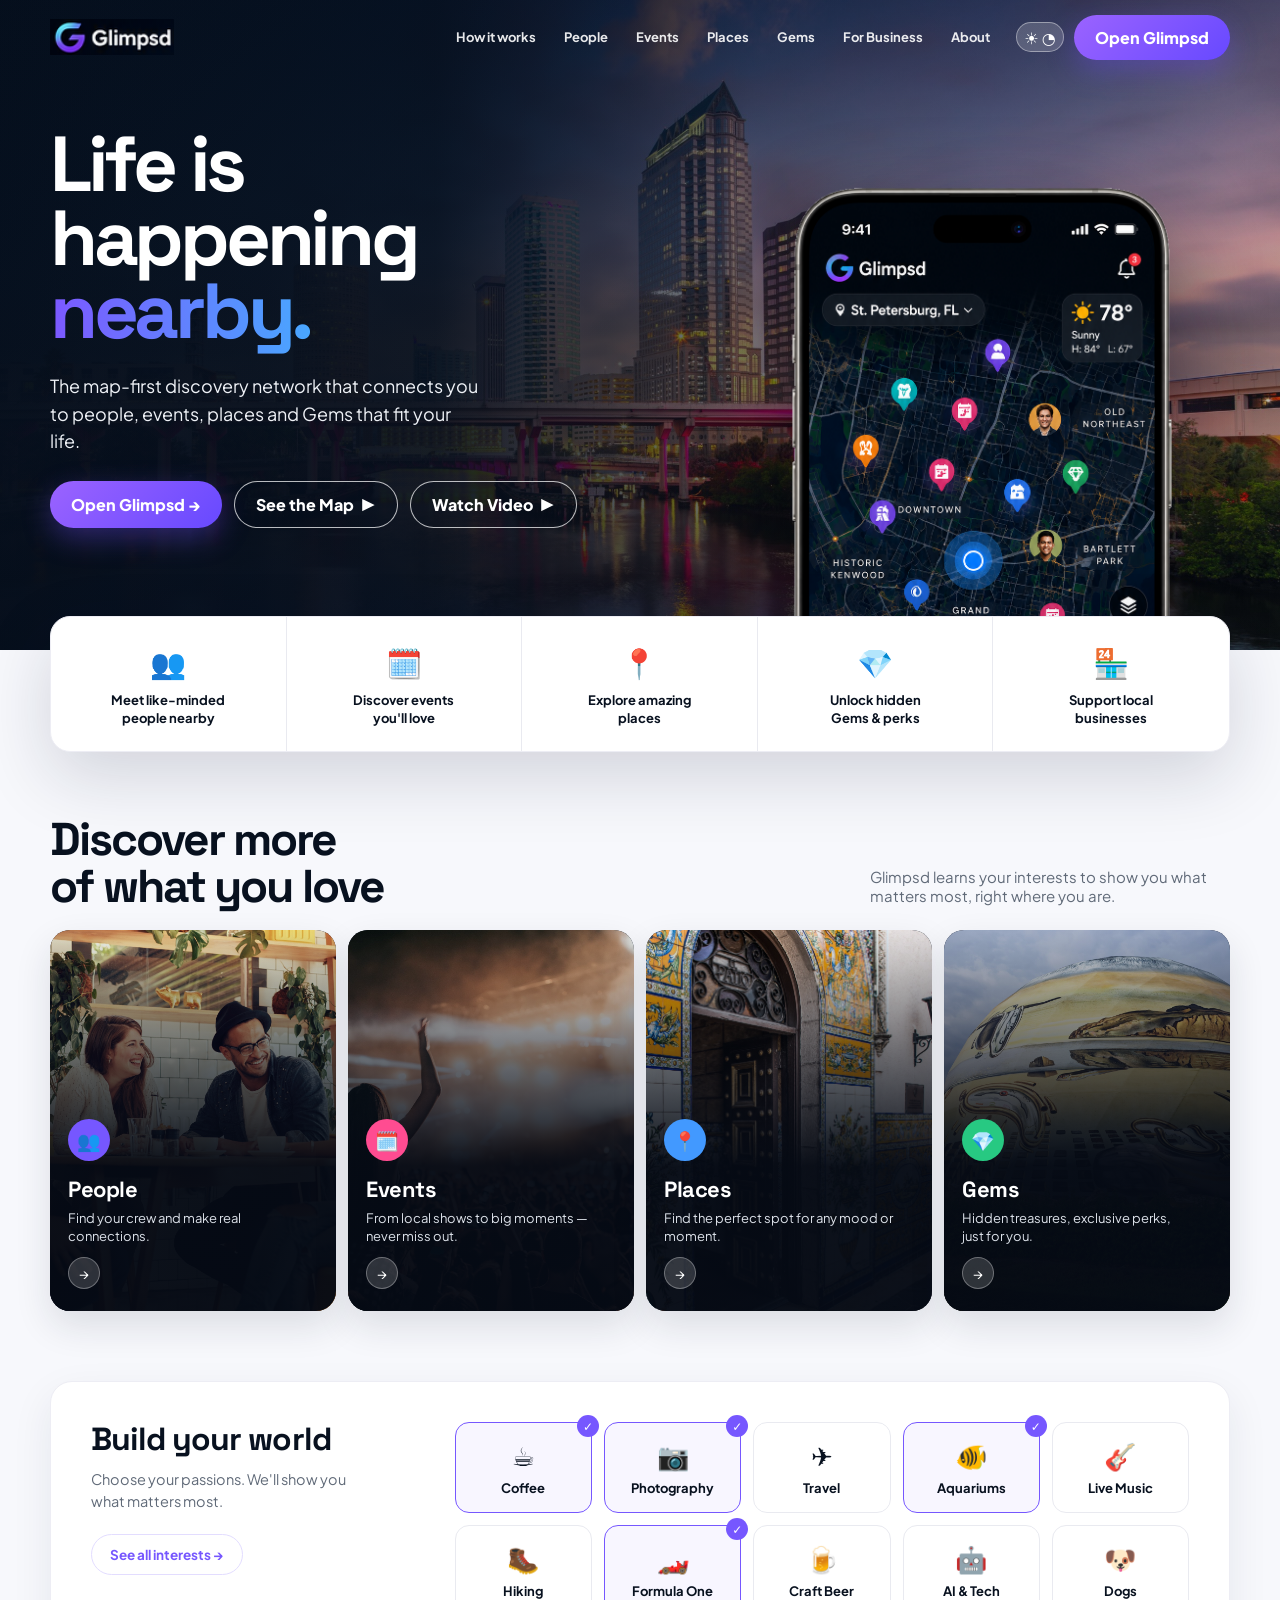
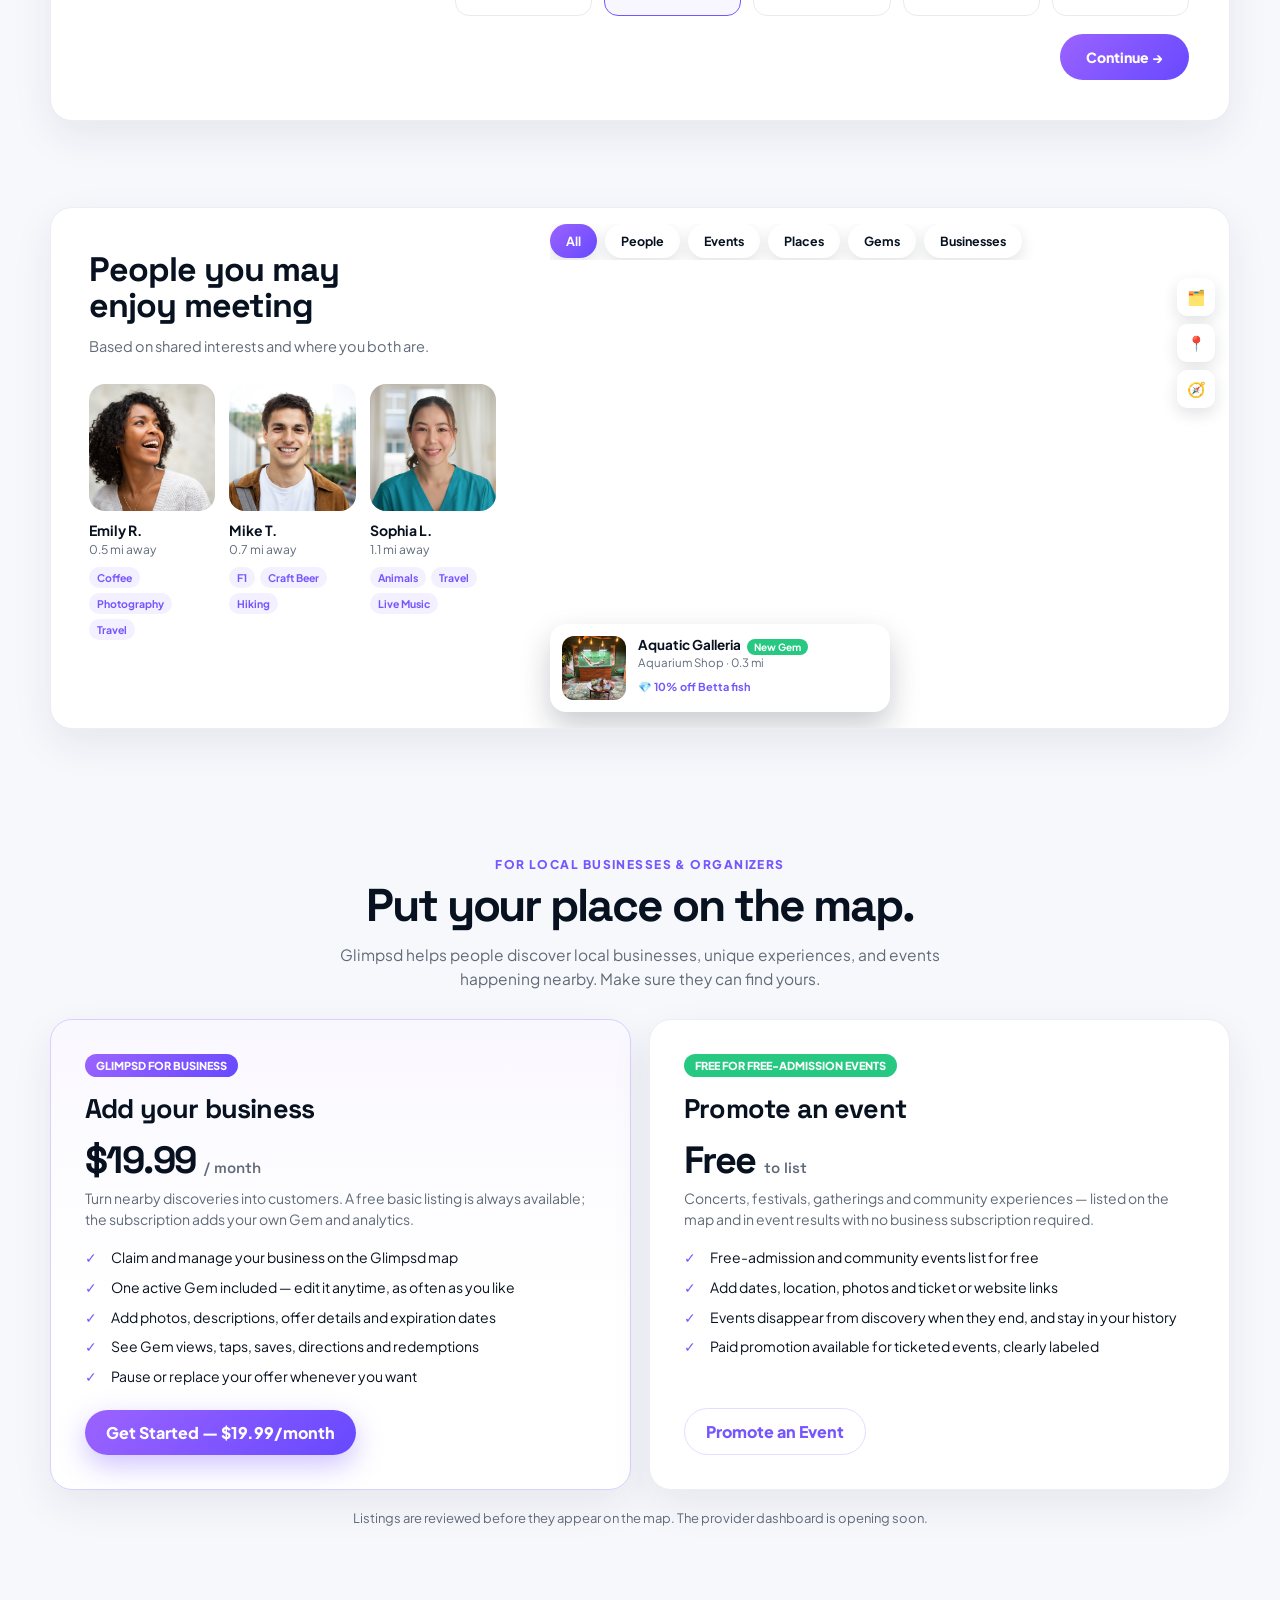
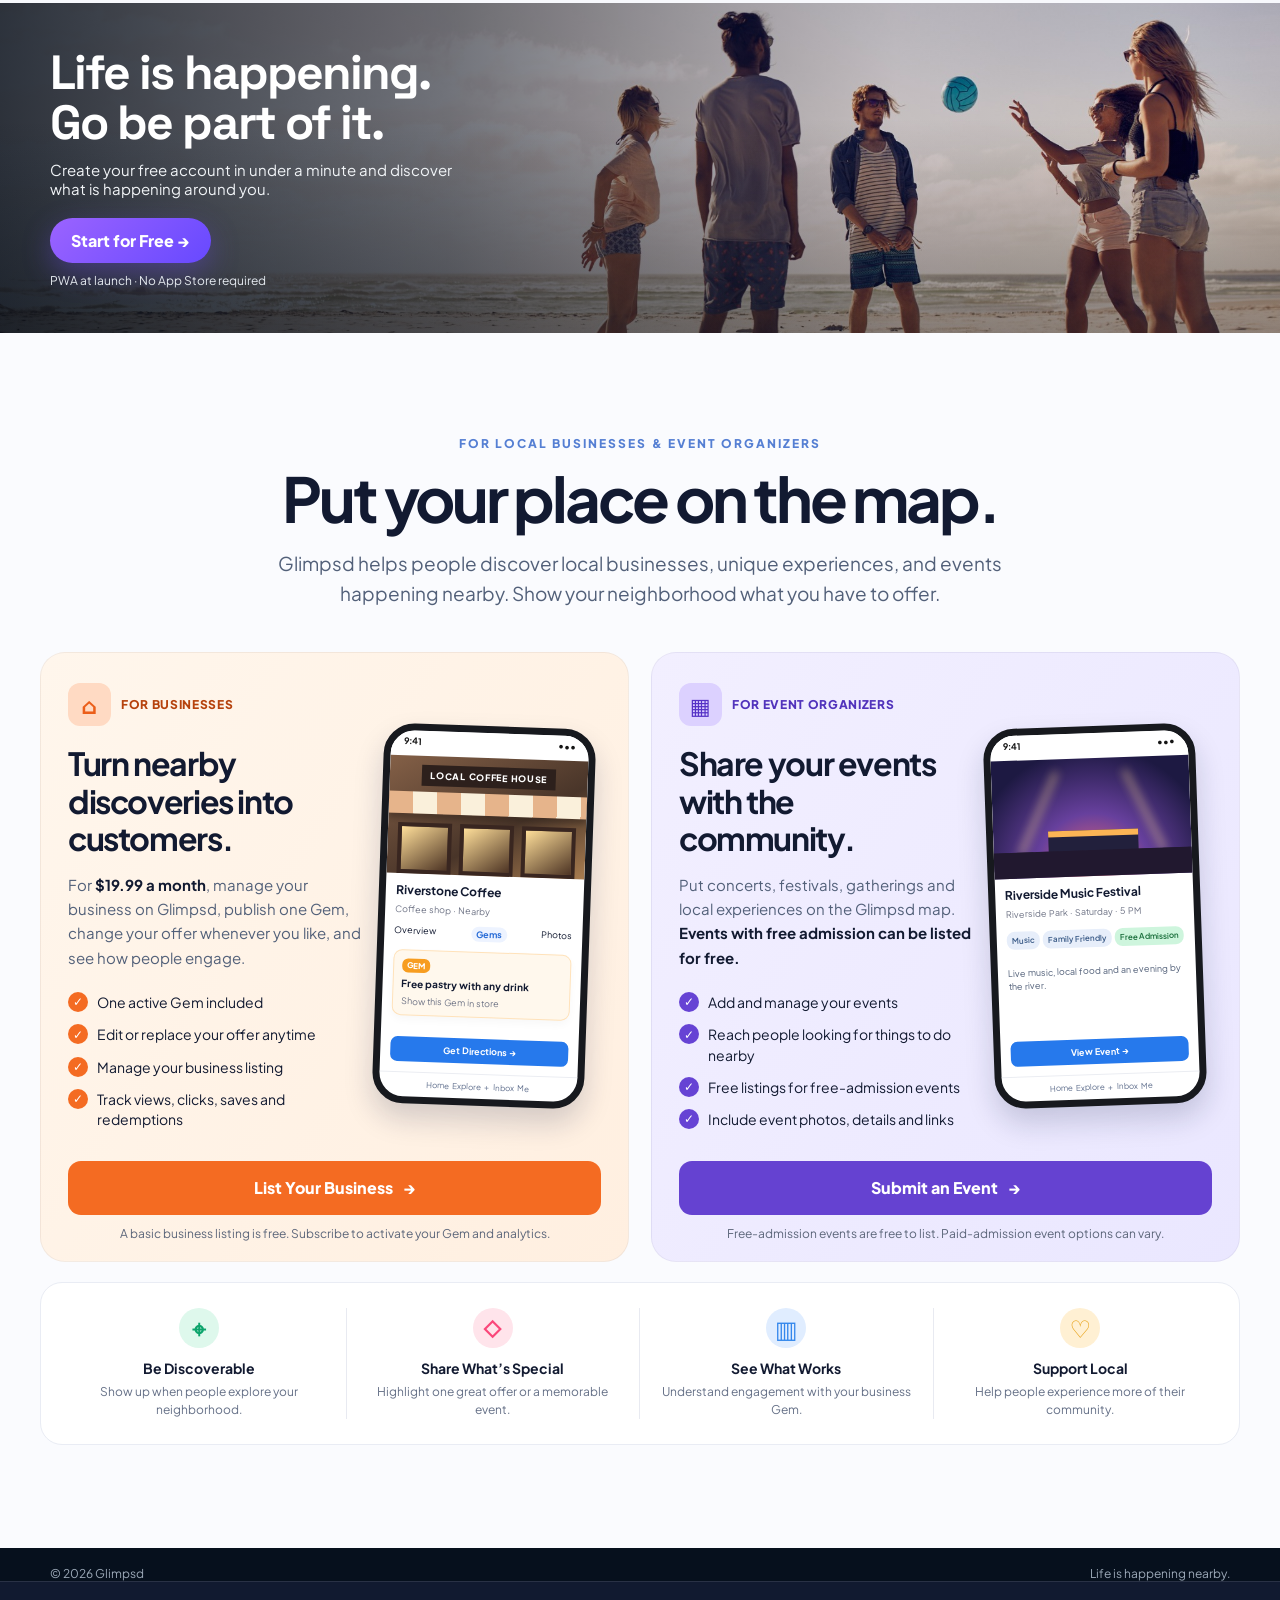
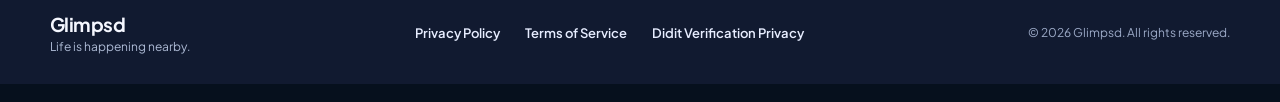
==== commit cde1fdd9: "Merge business-pricing; add Watch Video popup player Co-Authored-By: Claude Sonnet 5.5 <noreply@anth" ====
--- a/index.html
+++ b/index.html
@@ -65,7 +65,7 @@
 /* FEATURE STRIP */
 .feature-float{position:relative;z-index:9;margin-top:-34px}
 .feature-strip{background:#fff;border:1px solid #ededf4;border-radius:20px;box-shadow:var(--shadow);display:grid;grid-template-columns:repeat(5,1fr);overflow:hidden}
-.fmini{padding:26px 14px 24px;text-align:center;border-right:1px solid var(--line);font-size:13px;font-weight:700;line-height:1.35}
+.fmini{padding:26px 14px 24px;text-align:center;border-right:1px solid var(--line);font-size:13px;font-weight:700;line-height:1.35;min-width:0;overflow-wrap:break-word}
 .fmini:last-child{border-right:0}
 .icon{font-size:29px;display:block;margin-bottom:10px}
 
@@ -96,7 +96,7 @@
 .byw-join .faces i{width:24px;height:24px;border-radius:50%;border:2px solid #fff;margin-left:-6px;background:linear-gradient(135deg,#dda875,#4e6a90)}
 .byw-join .faces i:first-child{margin-left:0}
 .byw-grid{display:grid;grid-template-columns:repeat(5,1fr);gap:12px;align-content:start}
-.byw-chip{position:relative;border:1.5px solid var(--line);border-radius:14px;padding:16px 10px;text-align:center;font-weight:700;font-size:13px;cursor:pointer}
+.byw-chip{position:relative;border:1.5px solid var(--line);border-radius:14px;padding:16px 10px;text-align:center;font-weight:700;font-size:13px;cursor:pointer;min-width:0;overflow-wrap:break-word}
 .byw-chip .emo{font-size:26px;display:block;margin-bottom:8px}
 .byw-chip.selected{border-color:var(--purple);background:#f8f6ff}
 .byw-check{position:absolute;top:-8px;right:-8px;width:22px;height:22px;border-radius:50%;background:var(--purple);color:#fff;display:flex;align-items:center;justify-content:center;font-size:12px}
@@ -171,6 +171,13 @@
 .biz-card .cta{margin-top:auto;align-self:flex-start;display:inline-block}
 .biz-card .cta-outline{background:#fff;border:1.5px solid #e3ddff;color:var(--purple)}
 .biz-note{margin-top:20px;text-align:center;font-size:13px;color:var(--muted)}
+
+/* VIDEO POPUP */
+.vmodal{position:fixed;inset:0;z-index:1000;display:none;align-items:center;justify-content:center;background:rgba(4,8,16,.92);padding:0}
+.vmodal.open{display:flex}
+.vmodal video{width:100%;height:100%;max-width:100vw;max-height:100dvh;object-fit:contain;background:#000}
+.vclose{position:absolute;top:max(14px,env(safe-area-inset-top));right:max(14px,env(safe-area-inset-right));z-index:2;width:44px;height:44px;border-radius:50%;border:0;background:rgba(255,255,255,.18);color:#fff;font-size:26px;line-height:1;cursor:pointer;backdrop-filter:blur(6px);-webkit-backdrop-filter:blur(6px)}
+body.vlock{overflow:hidden}
 
 /* mobile */
 @media(max-width:920px){
@@ -214,6 +221,8 @@
  .bottom-row{display:block;text-align:center}
 }
 </style>
+  <link rel="stylesheet" href="assets/provider-section.css">
+  <link rel="stylesheet" href="/assets/glimpsd-legal.css">
 </head>
 <body>
 
@@ -236,11 +245,9 @@
    <div class="hero-actions">
     <button class="cta cta-primary install">Open Glimpsd →</button>
     <a href="#map" class="cta secondary">See the Map&nbsp; ▶</a>
-   </div>
-   <div class="proof">
-    <span class="faces"><i></i><i></i><i></i><i></i></span>
-    <span class="stars">★★★★★</span><strong>4.9</strong><span>from local explorers</span>
-   </div>
+    <button type="button" class="cta secondary" id="watchVideo">Watch Video&nbsp; ▶</button>
+   </div>
+   
   </div>
   <div class="phone-wrap">
    <div class="phone-glow"></div>
@@ -317,10 +324,7 @@
     <h2>Build your world</h2>
     <p>Choose your passions. We'll show you what matters most.</p>
     <a href="/signup" class="byw-see-all">See all interests →</a>
-    <div class="byw-join">
-     <span class="faces"><i></i><i></i><i></i><i></i></span>
-     <span>Join 75,000+ explorers building their world</span>
-    </div>
+    
    </div>
    <div class="byw-grid">
     <div class="byw-chip selected"><span class="byw-check">✓</span><span class="emo">☕</span>Coffee</div>
@@ -381,7 +385,7 @@
     <img src="assets/aquatic_galleria.jpg" alt="Aquatic Galleria">
     <div class="pm-card-body">
      <h5>Aquatic Galleria<span class="tag-new">New Gem</span></h5>
-     <p>Aquarium Shop · 0.3 mi · ★ 4.9</p>
+     <p>Aquarium Shop · 0.3 mi</p>
      <span class="perk">💎 10% off Betta fish</span>
     </div>
    </div>
@@ -432,13 +436,106 @@
 <section class="big-footer" id="about">
  <div class="shell footer-copy">
   <h2>Life is happening.<br>Go be part of it.</h2>
-  <p>Open Glimpsd in your browser, add it to your Home Screen, and discover what is happening around you.</p>
-  <button class="cta cta-primary install">Open Glimpsd →</button>
+  <p>Create your free account in under a minute and discover what is happening around you.</p>
+  <button class="cta cta-primary install">Start for Free →</button>
   <div class="pwa-note">PWA at launch · No App Store required</div>
  </div>
 </section>
 
-<footer class="bottom"><div class="shell bottom-row"><span>© 2026 Glimpsd</span><span>Life is happening nearby.</span></div></footer>
+
+
+<!-- Glimpsd Content Provider section: place above the homepage's final CTA/footer. -->
+<section class="gp-providers" id="for-providers" aria-labelledby="gp-title">
+  <div class="gp-shell">
+    <header class="gp-heading">
+      <p class="gp-eyebrow">FOR LOCAL BUSINESSES &amp; EVENT ORGANIZERS</p>
+      <h2 id="gp-title">Put your place on the map.</h2>
+      <p>Glimpsd helps people discover local businesses, unique experiences, and events happening nearby. Show your neighborhood what you have to offer.</p>
+    </header>
+
+    <div class="gp-grid">
+      <article class="gp-card gp-business">
+        <div class="gp-card-content">
+          <div class="gp-kicker"><span class="gp-symbol" aria-hidden="true">⌂</span> FOR BUSINESSES</div>
+          <h3>Turn nearby discoveries into customers.</h3>
+          <p class="gp-intro">For <strong>$19.99 a month</strong>, manage your business on Glimpsd, publish one Gem, change your offer whenever you like, and see how people engage.</p>
+          <ul class="gp-benefits">
+            <li>One active Gem included</li>
+            <li>Edit or replace your offer anytime</li>
+            <li>Manage your business listing</li>
+            <li>Track views, clicks, saves and redemptions</li>
+          </ul>
+        </div>
+        <div class="gp-visual" aria-hidden="true">
+          <div class="gp-phone">
+            <div class="gp-phone-top"><span>9:41</span><span>•••</span></div>
+            <div class="gp-shop-photo"><span>LOCAL COFFEE HOUSE</span><div class="gp-awning"></div><div class="gp-windows"><i></i><i></i><i></i></div></div>
+            <div class="gp-phone-body">
+              <b>Riverstone Coffee</b><small>Coffee shop · Nearby</small>
+              <div class="gp-tab-row"><span>Overview</span><strong>Gems</strong><span>Photos</span></div>
+              <div class="gp-gem-tile"><span class="gp-gem-label">GEM</span><b>Free pastry with any drink</b><small>Show this Gem in store</small></div>
+              <div class="gp-mini-btn">Get Directions →</div>
+            </div>
+            <div class="gp-phone-nav">Home&nbsp;&nbsp; Explore&nbsp;&nbsp; + &nbsp;&nbsp; Inbox&nbsp;&nbsp; Me</div>
+          </div>
+        </div>
+        <div class="gp-card-action">
+          <a class="gp-button gp-button-business" href="/providers/business">List Your Business <span aria-hidden="true">→</span></a>
+          <p>A basic business listing is free. Subscribe to activate your Gem and analytics.</p>
+        </div>
+      </article>
+
+      <article class="gp-card gp-events">
+        <div class="gp-card-content">
+          <div class="gp-kicker"><span class="gp-symbol" aria-hidden="true">▦</span> FOR EVENT ORGANIZERS</div>
+          <h3>Share your events with the community.</h3>
+          <p class="gp-intro">Put concerts, festivals, gatherings and local experiences on the Glimpsd map. <strong>Events with free admission can be listed for free.</strong></p>
+          <ul class="gp-benefits">
+            <li>Add and manage your events</li>
+            <li>Reach people looking for things to do nearby</li>
+            <li>Free listings for free-admission events</li>
+            <li>Include event photos, details and links</li>
+          </ul>
+        </div>
+        <div class="gp-visual" aria-hidden="true">
+          <div class="gp-phone">
+            <div class="gp-phone-top"><span>9:41</span><span>•••</span></div>
+            <div class="gp-festival-photo"><span class="gp-stage"></span><span class="gp-light l1"></span><span class="gp-light l2"></span><span class="gp-crowd"></span></div>
+            <div class="gp-phone-body">
+              <b>Riverside Music Festival</b><small>Riverside Park · Saturday · 5 PM</small>
+              <div class="gp-tags"><span>Music</span><span>Family Friendly</span><strong>Free Admission</strong></div>
+              <p>Live music, local food and an evening by the river.</p>
+              <div class="gp-mini-btn">View Event →</div>
+            </div>
+            <div class="gp-phone-nav">Home&nbsp;&nbsp; Explore&nbsp;&nbsp; + &nbsp;&nbsp; Inbox&nbsp;&nbsp; Me</div>
+          </div>
+        </div>
+        <div class="gp-card-action">
+          <a class="gp-button gp-button-events" href="/providers/events">Submit an Event <span aria-hidden="true">→</span></a>
+          <p>Free-admission events are free to list. Paid-admission event options can vary.</p>
+        </div>
+      </article>
+    </div>
+
+    <div class="gp-value-strip" aria-label="Why list on Glimpsd">
+      <div><span aria-hidden="true">⌖</span><b>Be Discoverable</b><p>Show up when people explore your neighborhood.</p></div>
+      <div><span aria-hidden="true">◇</span><b>Share What’s Special</b><p>Highlight one great offer or a memorable event.</p></div>
+      <div><span aria-hidden="true">▥</span><b>See What Works</b><p>Understand engagement with your business Gem.</p></div>
+      <div><span aria-hidden="true">♡</span><b>Support Local</b><p>Help people experience more of their community.</p></div>
+    </div>
+  </div>
+</section>
+
+<footer class="bottom"><div class="shell bottom-row"><span>© 2026 Glimpsd</span><span>Life is happening nearby.</span></div>
+<div class="gl-legal-footer" aria-label="Glimpsd legal and company information">
+  <div class="gl-legal-inner">
+    <div class="gl-legal-brand"><strong>Glimpsd</strong><span>Life is happening nearby.</span></div>
+    <nav class="gl-legal-links" aria-label="Legal links"><a href="/privacy/">Privacy Policy</a><a href="/terms/">Terms of Service</a><a href="https://didit.me/terms/verification-privacy-notice/" target="_blank" rel="noopener noreferrer">Didit Verification Privacy</a></nav>
+    <small>© <span id="gl-legal-year">2026</span> Glimpsd. All rights reserved.</small>
+  </div>
+</div>
+<script>document.getElementById('gl-legal-year').textContent=new Date().getFullYear();</script>
+</footer>
 
 <script>
 let deferredPrompt;
@@ -511,5 +608,30 @@
  pmMap.setStyle(cur&&cur.includes('Satellite')?'mapbox://styles/mapbox/streets-v12':'mapbox://styles/mapbox/satellite-streets-v12');
 });
 </script>
+<div class="vmodal" id="videoModal" role="dialog" aria-modal="true" aria-label="Glimpsd video" aria-hidden="true">
+ <button type="button" class="vclose" id="videoClose" aria-label="Close video">&times;</button>
+ <video id="glVideo" src="assets/glimpsd-video.mp4" poster="assets/glimpsd-video-poster.jpg" controls playsinline webkit-playsinline preload="none"></video>
+</div>
+<script>
+(function(){
+ var btn=document.getElementById('watchVideo'),m=document.getElementById('videoModal'),v=document.getElementById('glVideo'),x=document.getElementById('videoClose');
+ if(!btn||!m||!v)return;
+ function open(){
+  m.classList.add('open');m.setAttribute('aria-hidden','false');document.body.classList.add('vlock');
+  v.muted=false;v.currentTime=0;
+  var p=v.play();if(p&&p.catch)p.catch(function(){});
+  x.focus({preventScroll:true});
+ }
+ function close(){
+  v.pause();v.currentTime=0;
+  m.classList.remove('open');m.setAttribute('aria-hidden','true');document.body.classList.remove('vlock');
+  btn.focus({preventScroll:true});
+ }
+ btn.addEventListener('click',open);
+ x.addEventListener('click',close);
+ m.addEventListener('click',function(e){if(e.target===m)close();});
+ document.addEventListener('keydown',function(e){if(e.key==='Escape'&&m.classList.contains('open'))close();});
+})();
+</script>
 </body>
 </html>
--- a/assets/provider-section.css
+++ b/assets/provider-section.css
@@ -0,0 +1,51 @@
+/* Glimpsd provider section — all selectors namespaced gp- to avoid homepage collisions. */
+.gp-providers{--gp-ink:#121a31;--gp-muted:#526079;--gp-orange:#f46b22;--gp-purple:#6643d4;color:var(--gp-ink);background:#fafbfe;padding:clamp(64px,8vw,112px) 22px;font-family:inherit}
+.gp-providers *{box-sizing:border-box}
+.gp-shell{max-width:1200px;margin:0 auto}
+.gp-heading{text-align:center;max-width:760px;margin:0 auto 44px}
+.gp-eyebrow{color:#557fd3!important;font-size:12px;font-weight:800;letter-spacing:.17em;margin:0 0 14px}
+.gp-heading h2{font-size:clamp(36px,5.1vw,62px);line-height:1.08;letter-spacing:-.052em;margin:0 0 16px;color:var(--gp-ink)}
+.gp-heading>p:last-child{font-size:clamp(16px,1.6vw,19px);line-height:1.6;color:var(--gp-muted);margin:0}
+.gp-grid{display:grid;grid-template-columns:repeat(2,minmax(0,1fr));gap:22px}
+.gp-card{position:relative;display:grid;grid-template-columns:minmax(0,1fr) 44%;grid-template-rows:1fr auto;gap:12px 4px;min-height:610px;border:1px solid rgba(22,31,67,.05);border-radius:25px;overflow:hidden;padding:30px 27px 19px}
+.gp-business{background:linear-gradient(125deg,#fff6ec,#ffefe0)}
+.gp-events{background:linear-gradient(125deg,#f2efff,#eae7ff)}
+.gp-card-content{position:relative;z-index:2;min-width:0}
+.gp-kicker{font-size:12px;font-weight:800;letter-spacing:.055em;display:flex;align-items:center;gap:10px;margin-bottom:19px}
+.gp-business .gp-kicker{color:#b6420d}.gp-events .gp-kicker{color:#5133bc}
+.gp-symbol{font-size:22px;width:43px;height:43px;display:inline-grid;place-items:center;border-radius:12px;background:#ffdac3;color:#eb5e19}.gp-events .gp-symbol{background:#dcd1ff;color:#5532c6}
+.gp-card h3{font-size:clamp(27px,2.5vw,36px);line-height:1.16;letter-spacing:-.043em;margin:0 0 16px;color:var(--gp-ink)}
+.gp-intro{font-size:15px;line-height:1.62;color:var(--gp-muted);margin:0 0 22px}.gp-intro strong{color:var(--gp-ink)}
+.gp-benefits{list-style:none!important;padding:0!important;margin:0!important;display:grid;gap:12px}
+.gp-benefits li{position:relative;list-style:none!important;padding-left:29px;font-size:14px;line-height:1.45;color:var(--gp-ink)}
+.gp-benefits li:before{content:'✓';position:absolute;left:0;top:0;width:20px;height:20px;display:grid;place-items:center;border-radius:50%;background:var(--gp-orange);color:white;font-weight:800;font-size:12px}
+.gp-events .gp-benefits li:before{background:var(--gp-purple)}
+.gp-visual{position:relative;align-self:center;min-width:0;z-index:1;display:flex;align-items:center;justify-content:center}
+.gp-phone{width:100%;max-width:212px;height:380px;border:7px solid #17191e;border-radius:31px;background:#fff;box-shadow:0 15px 29px rgba(19,30,64,.18);overflow:hidden;display:flex;flex-direction:column;transform:rotate(2deg)}
+.gp-events .gp-phone{transform:rotate(-2deg)}
+.gp-phone-top{height:25px;flex:none;display:flex;justify-content:space-between;padding:5px 13px;color:#151515;font-size:9px;font-weight:700;background:#fff}
+.gp-shop-photo{height:118px;flex:none;position:relative;overflow:hidden;background:linear-gradient(150deg,#846047,#493529 60%,#a97d50);display:flex;align-items:flex-start;justify-content:center;padding-top:9px}
+.gp-shop-photo>span{font-size:9px;font-weight:800;letter-spacing:.08em;color:#fff;background:#2d201c;padding:5px 9px;z-index:1}
+.gp-awning{position:absolute;top:36px;height:22px;width:100%;background:repeating-linear-gradient(90deg,#e6b48b 0 24px,#faf0db 24px 48px);box-shadow:0 5px 5px #271c1860}
+.gp-windows{position:absolute;bottom:0;display:flex;gap:8px;width:90%;height:51px}.gp-windows i{background:linear-gradient(145deg,#ffdf9a,#4d3424);width:33%;border:4px solid #392620}
+.gp-festival-photo{height:118px;flex:none;position:relative;overflow:hidden;background:radial-gradient(circle at 50% 95%,#f26870 0,#67409d 38%,#1d1942 82%)}
+.gp-stage{position:absolute;bottom:11px;left:28%;width:45%;height:35px;background:#22203c;border-top:6px solid #fcb455}.gp-light{position:absolute;top:13px;width:4px;height:90px;transform-origin:top;background:#ffdc8d;opacity:.65;filter:blur(5px)}.gp-light.l1{left:32%;transform:rotate(25deg)}.gp-light.l2{right:32%;transform:rotate(-25deg)}.gp-crowd{position:absolute;bottom:-18px;left:-3%;height:44px;width:110%;background:radial-gradient(circle at 10px 7px,#21182f 12px,transparent 13px) 0 0/25px 35px repeat-x,linear-gradient(#21182f,#21182f)}
+.gp-phone-body{padding:10px 10px;flex:1;display:flex;flex-direction:column;gap:6px;min-height:0}
+.gp-phone-body>b{font-size:12px;line-height:1.2}.gp-phone-body>small,.gp-gem-tile>small{font-size:9px;color:#6f7486}.gp-phone-body>p{font-size:9px;line-height:1.4;margin:6px 0;color:#526079}
+.gp-tab-row{display:flex;justify-content:space-between;font-size:9px;margin:4px 0}.gp-tab-row strong{color:#276bd6;border-radius:10px;background:#edf3ff;padding:2px 5px}
+.gp-gem-tile{border-radius:9px;background:#fff8ed;border:1px solid #ffe2ba;padding:8px;display:flex;flex-direction:column;gap:5px;box-shadow:0 4px 8px #00000008}.gp-gem-label{align-self:flex-start;background:#f79d20;border-radius:6px;font-size:8px;font-weight:800;color:#fff;padding:2px 5px}.gp-gem-tile b{font-size:10px;line-height:1.25}
+.gp-mini-btn{background:#2679ec;color:#fff;border-radius:7px;text-align:center;padding:7px 4px;font-weight:700;font-size:9px;margin-top:auto}
+.gp-tags{display:flex;flex-wrap:wrap;gap:3px;margin:6px 0}.gp-tags>*{font-size:8px;font-weight:600;padding:4px 5px;border-radius:8px;background:#e7eefa;color:#3c5c88}.gp-tags strong{background:#cef5dd;color:#186d3a}
+.gp-phone-nav{height:25px;flex:none;text-align:center;border-top:1px solid #ebedf2;font-size:8px;color:#61708e;display:grid;place-items:center}
+.gp-card-action{grid-column:1/-1;position:relative;z-index:3}
+.gp-button{display:flex!important;align-items:center;justify-content:center;gap:10px;width:100%;min-height:54px;border-radius:13px;font-size:16px;font-weight:800;text-decoration:none!important;color:#fff!important;transition:transform .2s,filter .2s;line-height:1.2;padding:14px 12px}.gp-button:hover{transform:translateY(-2px);filter:brightness(1.07)}.gp-button:focus-visible{outline:3px solid #126bde;outline-offset:3px}
+.gp-button-business{background:#f46b22}.gp-button-events{background:#6542d1}
+.gp-card-action>p{margin:10px 0 0;font-size:12px;line-height:1.45;text-align:center;color:#5c667a}
+.gp-value-strip{display:grid;grid-template-columns:repeat(4,1fr);background:#fff;border:1px solid #e9ecf4;border-radius:22px;margin-top:20px;padding:25px 12px}
+.gp-value-strip>div{text-align:center;padding:0 19px;border-right:1px solid #e8eaf1}.gp-value-strip>div:last-child{border-right:none}
+.gp-value-strip span{display:grid;place-items:center;margin:0 auto 11px;width:40px;height:40px;border-radius:50%;background:#def8ec;color:#0da46c;font-size:24px;font-weight:700}.gp-value-strip>div:nth-child(2) span{background:#ffe4eb;color:#fa477a}.gp-value-strip>div:nth-child(3) span{background:#e0edff;color:#3487ec}.gp-value-strip>div:nth-child(4) span{background:#fff0d3;color:#e7a116}
+.gp-value-strip b{font-size:14px;display:block}.gp-value-strip p{font-size:12px;line-height:1.5;color:#657087;margin:6px 0 0}
+@media(max-width:1000px){.gp-card{grid-template-columns:1fr;min-height:0}.gp-visual{grid-row:2}.gp-card-action{grid-row:3}.gp-phone{width:210px}.gp-card-content{min-height:0}}
+@media(max-width:720px){.gp-providers{padding:60px 16px}.gp-heading{margin-bottom:30px}.gp-grid{grid-template-columns:1fr}.gp-card{padding:25px 22px 18px}.gp-visual{padding:8px 0 12px}.gp-value-strip{grid-template-columns:repeat(2,minmax(0,1fr));row-gap:25px}.gp-value-strip>div:nth-child(2){border-right:0}.gp-value-strip>div{padding:0 12px}}
+@media(max-width:380px){.gp-value-strip{grid-template-columns:1fr}.gp-value-strip>div{border-right:0;border-bottom:1px solid #e8eaf1;padding-bottom:15px}.gp-value-strip>div:last-child{border-bottom:0}}
+@media(prefers-reduced-motion:reduce){.gp-button{transition:none}.gp-button:hover{transform:none}}
--- a/assets/glimpsd-legal.css
+++ b/assets/glimpsd-legal.css
@@ -0,0 +1,18 @@
+/* Glimpsd site-wide legal footer and legal documents */
+.gl-legal-footer{background:#111a30;color:#f5f7ff;padding:30px 22px;font-family:inherit;border-top:1px solid #ffffff1a}
+.gl-legal-footer *{box-sizing:border-box}
+.gl-legal-inner{max-width:1180px;margin:0 auto;display:flex;align-items:center;justify-content:space-between;flex-wrap:wrap;gap:16px 34px}
+.gl-legal-brand{display:flex;flex-direction:column;gap:3px}.gl-legal-brand strong{font-size:19px;letter-spacing:-.03em}.gl-legal-brand span{color:#aebbd5;font-size:12px}
+.gl-legal-links{display:flex;flex-wrap:wrap;gap:12px 25px}.gl-legal-links a{color:#e7edff!important;font-size:13px;font-weight:600;text-decoration:none!important}.gl-legal-links a:hover{text-decoration:underline!important}.gl-legal-links a:focus-visible{outline:2px solid white;outline-offset:3px}
+.gl-legal-inner small{color:#9caac7;font-size:12px}
+.gl-policy-page{min-height:100vh;background:#f8f9fc;color:#202a41;font:16px/1.7 -apple-system,BlinkMacSystemFont,'Segoe UI',Arial,sans-serif}
+.gl-policy-header{background:#111a30;padding:20px 6%;display:flex;justify-content:space-between;align-items:center;gap:20px}
+.gl-policy-header a{color:#fff;text-decoration:none;font-size:14px;font-weight:700}.gl-policy-header a:hover{text-decoration:underline}
+.gl-policy-main{width:min(860px,calc(100% - 36px));margin:0 auto;padding:56px 0 75px}
+.gl-policy-main h1{font-size:clamp(32px,5vw,49px);line-height:1.15;margin:0 0 8px;letter-spacing:-.04em;color:#121a31}
+.gl-policy-main h2{font-size:23px;line-height:1.3;margin:32px 0 9px;color:#18243c}
+.gl-policy-main p,.gl-policy-main li{color:#46546d}.gl-policy-main a{color:#365aba;text-underline-offset:2px}
+.gl-policy-main ul{padding-left:22px}.gl-policy-main .gl-effective{font-size:13px;color:#68758a;margin-bottom:30px}
+.gl-policy-note{padding:16px 20px;border-left:4px solid #6643d4;background:#f0edfb;border-radius:5px;font-size:14px}
+.gl-policy-page .gl-legal-footer{margin-top:0}
+@media(max-width:650px){.gl-legal-inner{align-items:flex-start;flex-direction:column}.gl-legal-footer{padding:28px 20px}.gl-policy-main{padding-top:38px}}
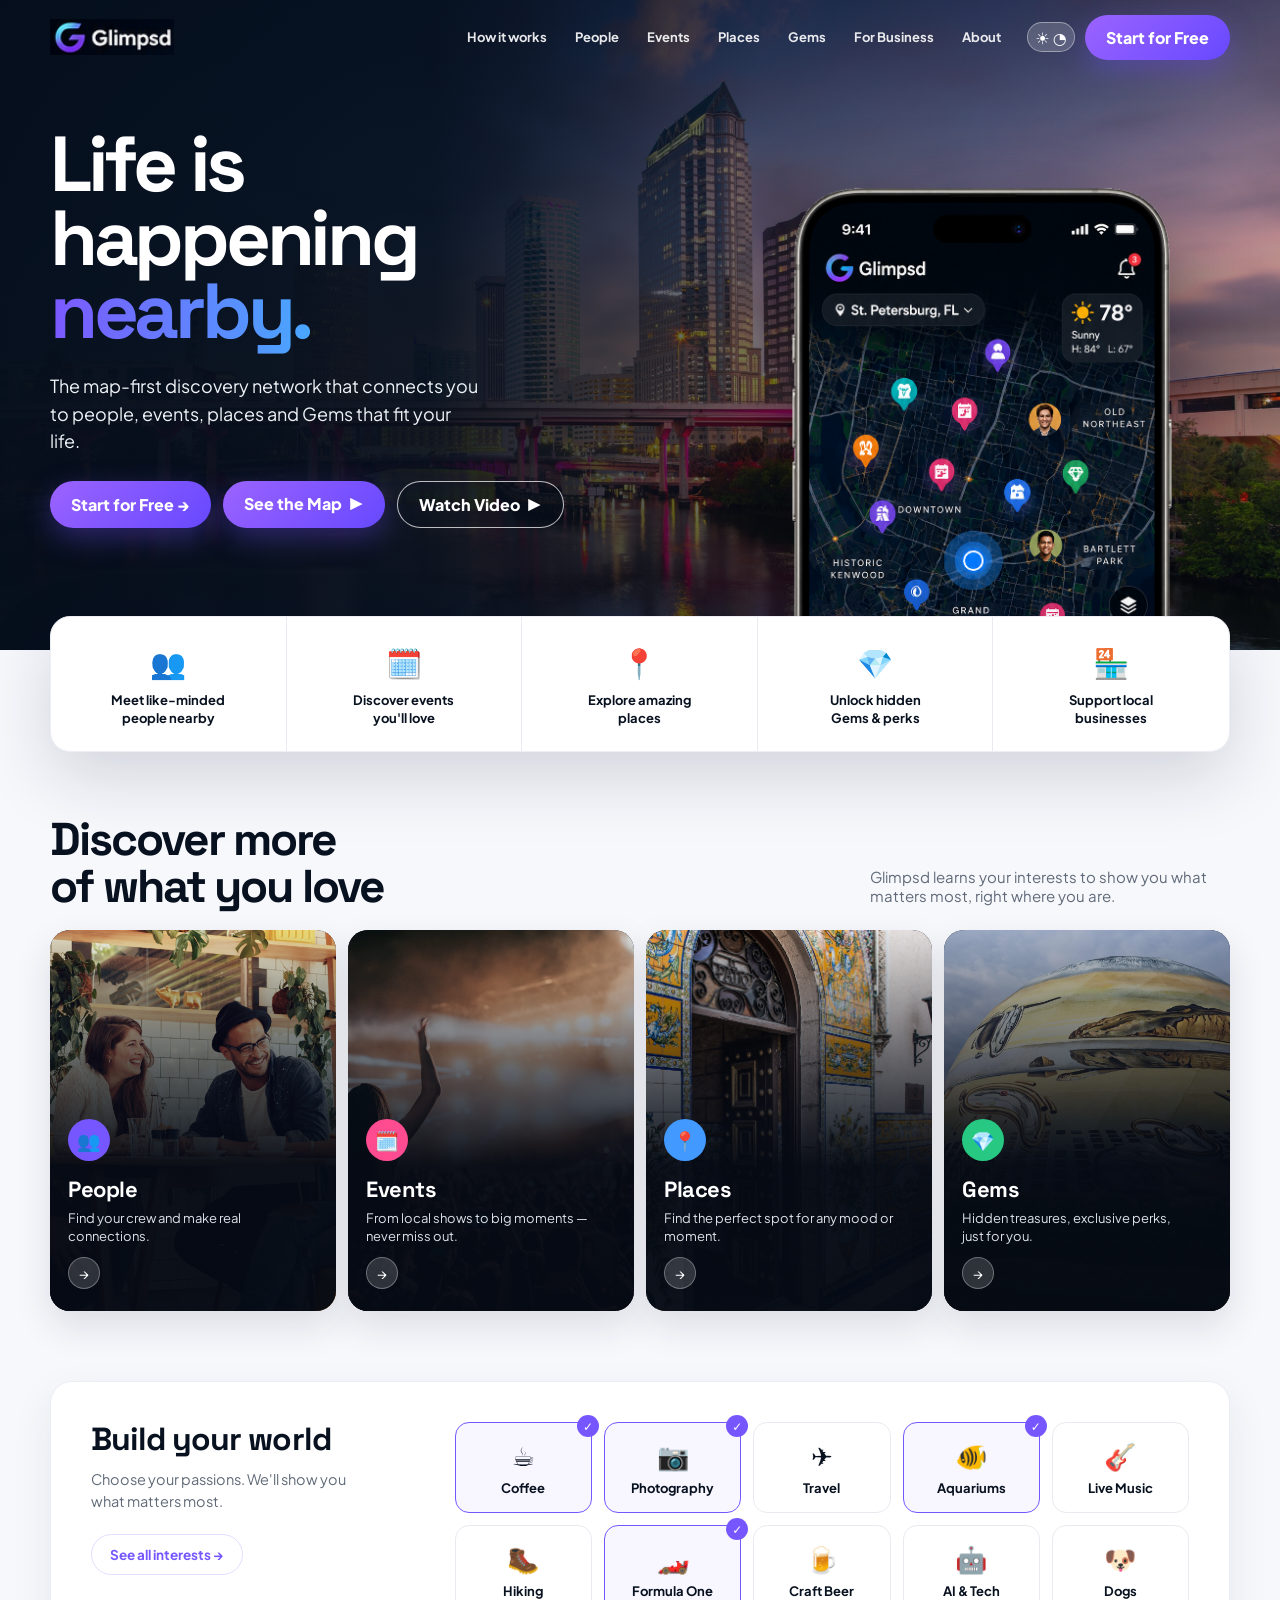
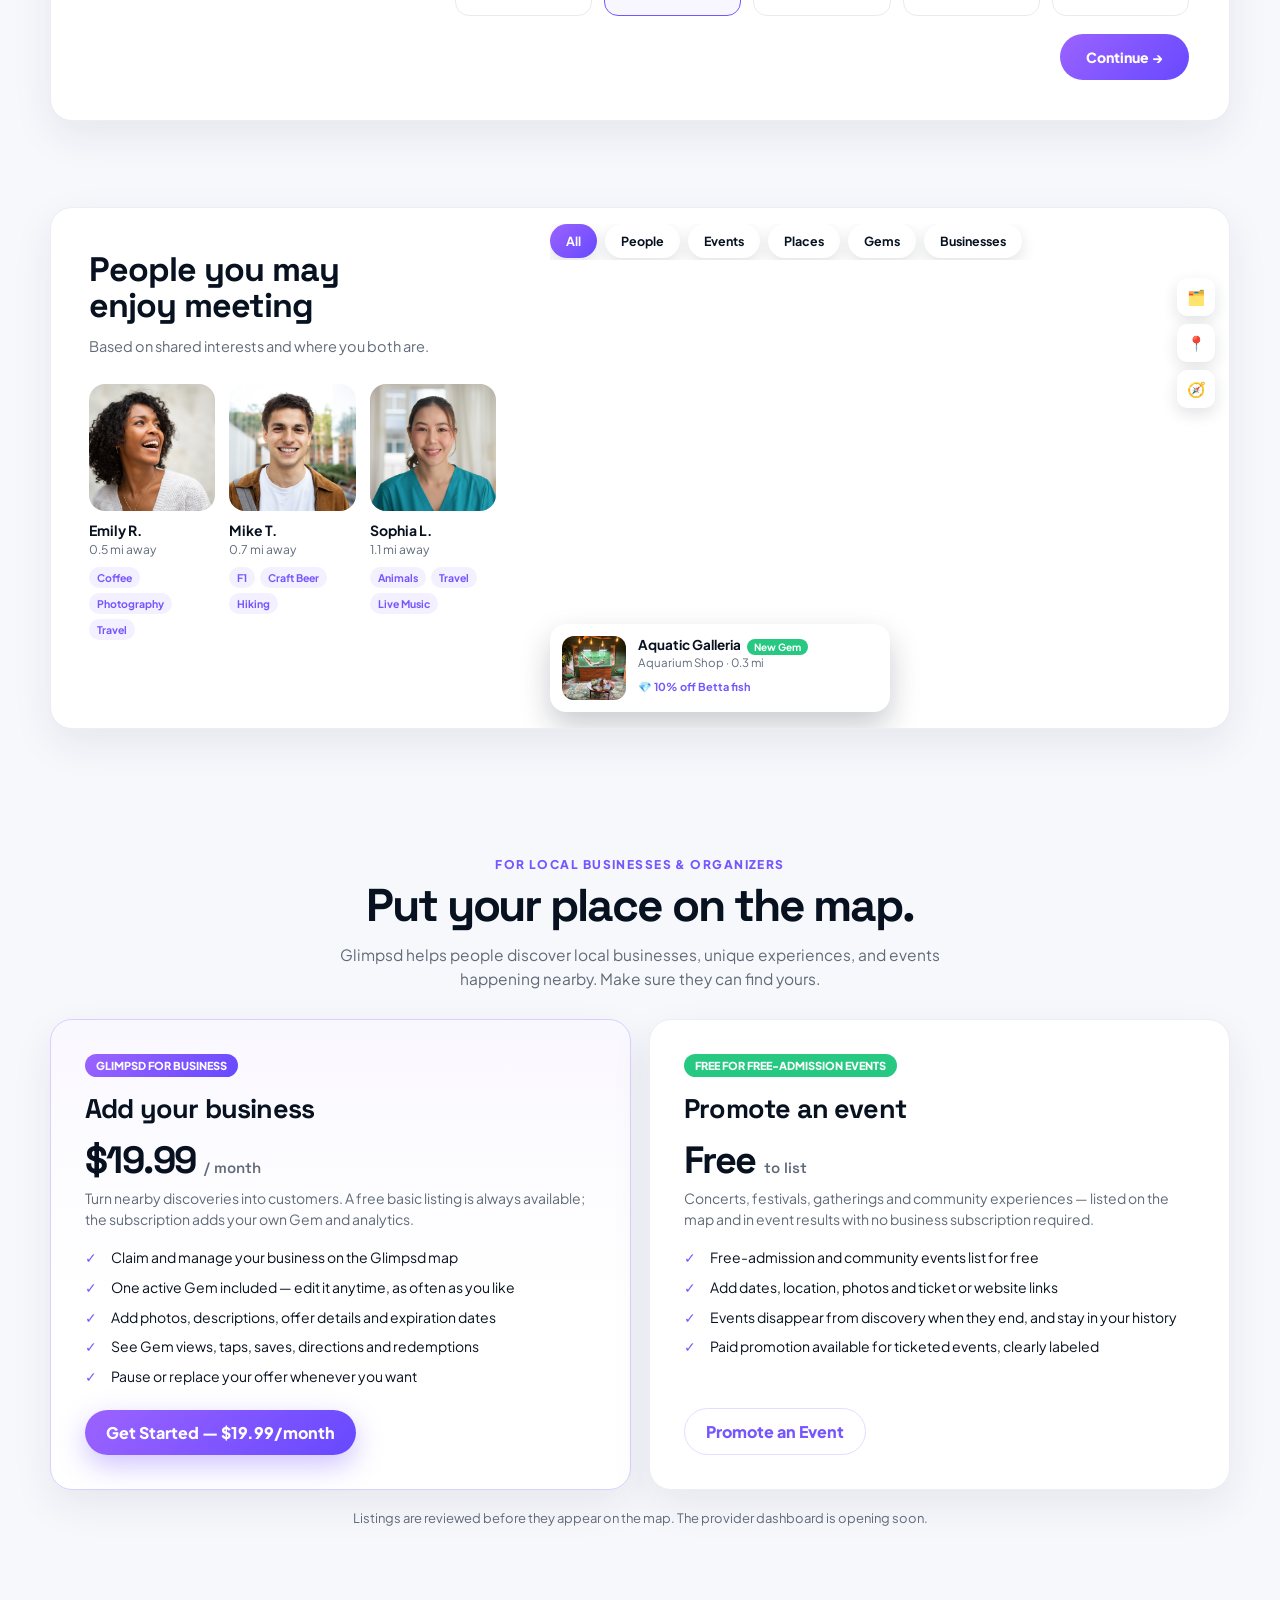
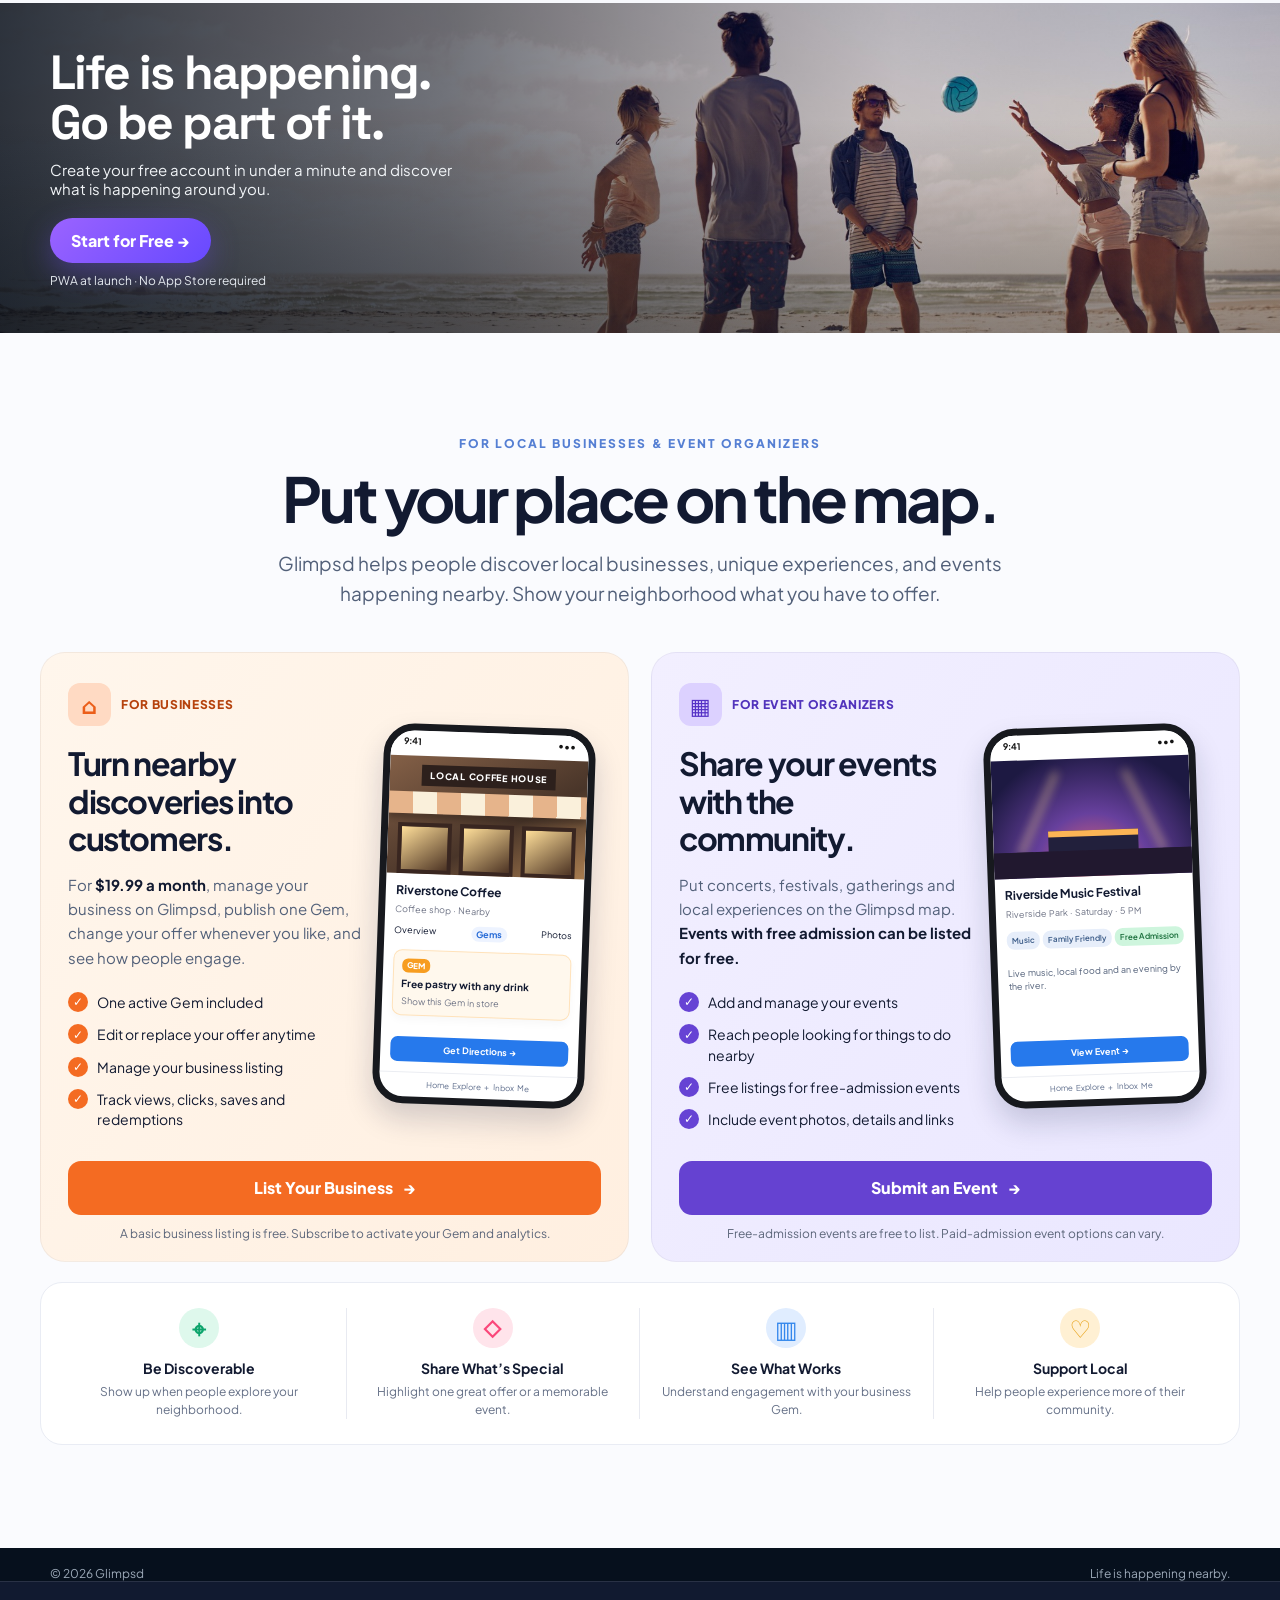
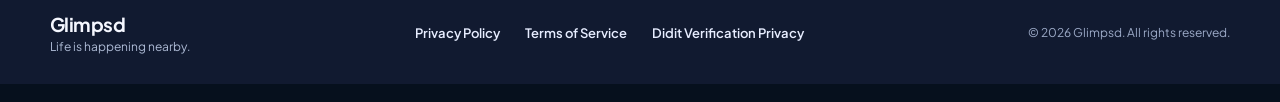
==== commit 1afe43d7: "Add provider pages, shared site.css, 404 page; root-relative paths Co-Authored-By: Claude Sonnet 5.5" ====
--- a/index.html
+++ b/index.html
@@ -11,229 +11,20 @@
 <link href="https://fonts.googleapis.com/css2?family=Plus+Jakarta+Sans:wght@400;500;600;700;800&family=Space+Grotesk:wght@600;700&display=swap" rel="stylesheet">
 <link href="https://api.mapbox.com/mapbox-gl-js/v3.6.0/mapbox-gl.css" rel="stylesheet">
 <script src="https://api.mapbox.com/mapbox-gl-js/v3.6.0/mapbox-gl.js"></script>
-<style>
-:root{
- --bg:#f7f8fc;--ink:#08111f;--muted:#606a78;--purple:#7657ff;--violet:#9c5cff;
- --pink:#ff4c91;--blue:#4299ff;--green:#27c982;--orange:#ff8b3e;--line:#e9eaf0;
- --shadow:0 24px 70px rgba(18,27,48,.16);
-}
-*{box-sizing:border-box}
-html{scroll-behavior:smooth}
-body{margin:0;background:var(--bg);color:var(--ink);font-family:"Plus Jakarta Sans",system-ui,sans-serif;overflow-x:hidden}
-a{text-decoration:none;color:inherit}
-button{font:inherit}
-img{display:block;max-width:100%}
-.shell{width:min(1180px,calc(100% - 56px));margin:auto}
-
-/* NAV */
-.topbar{position:absolute;z-index:30;left:0;right:0;top:0;height:74px;color:#fff}
-.nav{height:74px;display:flex;align-items:center;gap:26px}
-.logo-img{width:124px;height:auto}
-.navlinks{display:flex;gap:28px;margin-left:auto;font-size:13px;font-weight:700}
-.navlinks a{opacity:.9}
-.navlinks a:hover{opacity:1}
-.nav-actions{display:flex;align-items:center;gap:10px}
-.mode{width:48px;height:30px;border-radius:999px;border:1px solid rgba(255,255,255,.4);background:rgba(255,255,255,.18);color:#fff}
-.cta{border:0;border-radius:999px;padding:12px 21px;font-weight:800;cursor:pointer}
-.cta-primary{background:linear-gradient(135deg,#9b63ff,#6749ff);color:#fff;box-shadow:0 10px 28px rgba(114,79,255,.34)}
-
-/* HERO */
-.hero{
- min-height:650px;position:relative;color:#fff;overflow:hidden;
- background-image:
- linear-gradient(90deg,rgba(5,15,29,.98) 0%,rgba(5,15,29,.92) 34%,rgba(5,15,29,.48) 59%,rgba(5,15,29,.2) 100%),
- url("assets/hero-skyline.jpg");
- background-size:cover;background-position:center 48%;
-}
-.hero:after{content:"";position:absolute;inset:0;background:linear-gradient(to bottom,rgba(3,10,20,.12),rgba(3,10,20,.07) 70%,rgba(3,10,20,.26));pointer-events:none}
-.hero-grid{min-height:650px;padding-top:74px;display:grid;grid-template-columns:.9fr 1.1fr;align-items:center;position:relative;z-index:2}
-.hero-copy{padding-bottom:46px}
-.hero h1{font-family:"Space Grotesk";font-size:78px;line-height:.94;letter-spacing:-.055em;margin:0 0 24px}
-.hero h1 .nearby{background:linear-gradient(90deg,#7c58ff,#49a7ff);-webkit-background-clip:text;color:transparent}
-.hero p{max-width:430px;margin:0 0 26px;font-size:18px;line-height:1.52;color:#eef1f6}
-.hero-actions{display:flex;gap:12px;flex-wrap:wrap;margin-bottom:22px}
-.hero .secondary{border:1px solid rgba(255,255,255,.72);background:rgba(6,16,30,.22);color:#fff}
-.proof{display:flex;align-items:center;gap:12px;color:#eef1f7;font-size:13px}
-.faces{display:flex}
-.faces i{width:31px;height:31px;border-radius:50%;border:2px solid #fff;margin-left:-6px;background:linear-gradient(135deg,#dda875,#4e6a90)}
-.faces i:first-child{margin-left:0}
-.stars{color:#ffc13a;letter-spacing:1px}
-.phone-wrap{position:relative;height:550px}
-.phone{position:absolute;width:430px;right:5%;top:92px;filter:drop-shadow(0 28px 45px rgba(0,0,0,.47));z-index:3}
-.phone-glow{position:absolute;width:480px;height:480px;border-radius:50%;right:-15px;top:60px;background:radial-gradient(circle,rgba(107,84,255,.22),transparent 69%);filter:blur(22px)}
-
-/* FEATURE STRIP */
-.feature-float{position:relative;z-index:9;margin-top:-34px}
-.feature-strip{background:#fff;border:1px solid #ededf4;border-radius:20px;box-shadow:var(--shadow);display:grid;grid-template-columns:repeat(5,1fr);overflow:hidden}
-.fmini{padding:26px 14px 24px;text-align:center;border-right:1px solid var(--line);font-size:13px;font-weight:700;line-height:1.35;min-width:0;overflow-wrap:break-word}
-.fmini:last-child{border-right:0}
-.icon{font-size:29px;display:block;margin-bottom:10px}
-
-/* DISCOVERY */
-.section{padding:64px 0}
-.section-head{display:flex;align-items:end;justify-content:space-between;gap:30px;margin-bottom:20px}
-.section-head h2{font-family:"Space Grotesk";font-size:46px;line-height:1.02;letter-spacing:-.045em;margin:0}
-.section-head p{width:360px;color:var(--muted);font-size:15px;margin:0 0 5px}
-.discovery{display:grid;grid-template-columns:repeat(4,1fr);gap:12px}
-.discovery-card{position:relative;overflow:hidden;border-radius:20px;box-shadow:0 15px 36px rgba(23,30,48,.12);background:#111827;aspect-ratio:3/4;display:flex;flex-direction:column;justify-content:flex-end;color:#fff}
-.discovery-card .dc-photo{position:absolute;inset:0;width:100%;height:100%;object-fit:cover;object-position:center 30%}
-.discovery-card .dc-shade{position:absolute;inset:0;background:linear-gradient(to top,rgba(5,10,20,.97) 38%,rgba(5,10,20,.65) 62%,rgba(5,10,20,.05) 100%)}
-.discovery-card .dc-body{position:relative;z-index:2;padding:20px 18px 22px}
-.dc-icon{width:42px;height:42px;border-radius:50%;display:flex;align-items:center;justify-content:center;font-size:19px;margin-bottom:14px}
-.discovery-card h3{font-family:"Space Grotesk";font-size:22px;margin:0 0 6px;letter-spacing:-.02em}
-.discovery-card p{font-size:13px;line-height:1.4;color:#dde2ea;margin:0 0 12px;max-width:92%}
-.dc-arrow{width:32px;height:32px;border-radius:50%;background:rgba(255,255,255,.16);border:1px solid rgba(255,255,255,.3);display:flex;align-items:center;justify-content:center;font-size:14px}
-
-/* APPROVED MODULES */
-.approved-module{background:#fff;border-radius:22px;border:1px solid #ededf4;box-shadow:0 15px 40px rgba(31,39,60,.08);overflow:hidden}
-.module-image{width:100%}
-.byw-module{display:grid;grid-template-columns:.62fr 1.38fr;gap:34px;padding:40px}
-.byw-copy h2{font-family:"Space Grotesk";font-size:32px;line-height:1.08;letter-spacing:-.03em;margin:0 0 12px}
-.byw-copy p{color:var(--muted);font-size:14.5px;line-height:1.5;margin:0 0 22px;max-width:280px}
-.byw-see-all{display:inline-flex;align-items:center;gap:6px;font-weight:700;font-size:13.5px;color:var(--purple);border:1.5px solid #e3ddff;padding:11px 18px;border-radius:999px}
-.byw-join{display:flex;align-items:center;gap:10px;margin-top:28px;font-size:12.5px;color:var(--muted)}
-.byw-join .faces{display:flex}
-.byw-join .faces i{width:24px;height:24px;border-radius:50%;border:2px solid #fff;margin-left:-6px;background:linear-gradient(135deg,#dda875,#4e6a90)}
-.byw-join .faces i:first-child{margin-left:0}
-.byw-grid{display:grid;grid-template-columns:repeat(5,1fr);gap:12px;align-content:start}
-.byw-chip{position:relative;border:1.5px solid var(--line);border-radius:14px;padding:16px 10px;text-align:center;font-weight:700;font-size:13px;cursor:pointer;min-width:0;overflow-wrap:break-word}
-.byw-chip .emo{font-size:26px;display:block;margin-bottom:8px}
-.byw-chip.selected{border-color:var(--purple);background:#f8f6ff}
-.byw-check{position:absolute;top:-8px;right:-8px;width:22px;height:22px;border-radius:50%;background:var(--purple);color:#fff;display:flex;align-items:center;justify-content:center;font-size:12px}
-.byw-continue{text-decoration:none;display:inline-block;grid-column:1/-1;justify-self:end;border:0;border-radius:999px;padding:14px 26px;font-weight:800;font-size:14px;color:#fff;background:linear-gradient(135deg,#9b63ff,#6749ff);cursor:pointer;margin-top:6px}
-
-/* people map, keep exact extracted approved composition */
-.people-map-wrap{padding-top:22px}
-
-/* footer */
-.big-footer{
- min-height:330px;position:relative;color:#fff;display:flex;align-items:center;overflow:hidden;
- background:
- linear-gradient(90deg,rgba(5,13,24,.84) 0%,rgba(5,13,24,.57) 35%,rgba(5,13,24,.16) 70%,rgba(5,13,24,.08)),
- url("assets/footer-beach.jpg") center 44%/cover no-repeat;
-}
-.big-footer:after{content:"";position:absolute;inset:0;background:linear-gradient(to top,rgba(4,10,18,.36),transparent 65%)}
-.footer-copy{position:relative;z-index:2;padding:42px 0}
-.footer-copy h2{font-family:"Space Grotesk";font-size:48px;line-height:1.03;letter-spacing:-.04em;margin:0 0 13px}
-.footer-copy p{max-width:420px;font-size:15px;color:#f1f4f7;margin:0 0 20px}
-.pwa-note{font-size:12px;margin-top:10px;color:#e5eaf0}
-.bottom{background:#06101d;color:#9ca9b8;font-size:12px;padding:18px 0}
-.bottom-row{display:flex;justify-content:space-between}
-
-/* PEOPLE + LIVE MAP MODULE */
-.pm-module{display:grid;grid-template-columns:.82fr 1.18fr;gap:0;border-radius:22px;overflow:hidden;background:#fff;border:1px solid #ededf4;box-shadow:0 15px 40px rgba(31,39,60,.08)}
-.pm-copy{padding:44px 38px}
-.pm-copy h2{font-family:"Space Grotesk";font-size:34px;line-height:1.06;letter-spacing:-.03em;margin:0 0 12px}
-.pm-copy p{color:var(--muted);font-size:14.5px;line-height:1.5;max-width:340px;margin:0 0 26px}
-.pm-people{display:flex;gap:14px}
-.pm-person{flex:1;min-width:0}
-.pm-avatar{width:100%;aspect-ratio:1/1;border-radius:16px;display:flex;align-items:center;justify-content:center;color:#fff;font-family:"Space Grotesk";font-weight:700;font-size:22px;margin-bottom:10px;overflow:hidden}
-.pm-avatar img{width:100%;height:100%;object-fit:cover}
-.pm-person h4{margin:0 0 2px;font-size:14px}
-.pm-person .dist{color:var(--muted);font-size:12px;margin:0 0 8px}
-.pm-tags{display:flex;flex-wrap:wrap;gap:5px}
-.pm-tags span{background:#f3f0ff;color:var(--purple);font-size:10.5px;font-weight:700;padding:4px 8px;border-radius:999px}
-.pm-map-wrap{position:relative;min-height:520px}
-#pm-map{position:absolute;inset:0}
-.pm-pills{position:absolute;top:16px;left:16px;right:16px;z-index:2;display:flex;gap:8px;overflow-x:auto;padding-bottom:2px}
-.pm-pill{border:0;white-space:nowrap;background:#fff;color:var(--ink);font-weight:700;font-size:12.5px;padding:9px 16px;border-radius:999px;box-shadow:0 6px 16px rgba(20,25,40,.12);cursor:pointer}
-.pm-pill.active{background:linear-gradient(135deg,#9b63ff,#6749ff);color:#fff}
-.pm-controls{position:absolute;right:14px;top:70px;z-index:2;display:flex;flex-direction:column;gap:8px}
-.pm-ctrl-btn{width:38px;height:38px;border-radius:10px;background:#fff;border:0;box-shadow:0 6px 16px rgba(20,25,40,.12);cursor:pointer;font-size:15px}
-.pm-card{position:absolute;left:16px;bottom:16px;right:16px;max-width:340px;background:#fff;border-radius:16px;box-shadow:0 14px 30px rgba(20,25,40,.22);display:flex;gap:12px;padding:12px;z-index:2}
-.pm-card img{width:64px;height:64px;border-radius:12px;object-fit:cover;flex-shrink:0}
-.pm-card-body h5{margin:0 0 2px;font-size:13.5px}
-.pm-card-body .tag-new{background:var(--green);color:#fff;font-size:10px;font-weight:700;padding:2px 7px;border-radius:999px;margin-left:6px;vertical-align:middle}
-.pm-card-body p{margin:0 0 4px;font-size:11.5px;color:var(--muted)}
-.pm-card-body .perk{font-size:11px;color:var(--purple);font-weight:700}
-.pm-pin{width:34px;height:34px;border-radius:50% 50% 50% 0;transform:rotate(-45deg);display:flex;align-items:center;justify-content:center;box-shadow:0 6px 14px rgba(10,15,25,.32);border:2px solid #fff;cursor:pointer}
-.pm-pin span{transform:rotate(45deg);font-size:14px}
-.pm-pin.you{border-radius:50%;transform:none;box-shadow:0 0 0 8px rgba(66,153,255,.22)}
-
-
-/* FOR BUSINESSES & ORGANIZERS */
-.biz-head{max-width:640px;margin:0 auto 28px;text-align:center}
-.biz-eyebrow{font-size:12px;font-weight:800;letter-spacing:.12em;color:var(--purple);margin-bottom:10px}
-.biz-head h2{font-family:"Space Grotesk";font-size:46px;line-height:1.02;letter-spacing:-.045em;margin:0 0 14px}
-.biz-head p{color:var(--muted);font-size:15.5px;line-height:1.55;margin:0}
-.biz-grid{display:grid;grid-template-columns:1fr 1fr;gap:18px}
-.biz-card{background:#fff;border:1px solid #ededf4;border-radius:22px;box-shadow:0 15px 40px rgba(31,39,60,.08);padding:34px;display:flex;flex-direction:column}
-.biz-card.featured{border:1.5px solid #d9d0ff;background:linear-gradient(180deg,#faf8ff,#fff 60%)}
-.biz-badge{align-self:flex-start;font-size:11px;font-weight:800;color:#fff;background:linear-gradient(135deg,#9b63ff,#6749ff);padding:5px 11px;border-radius:999px;margin-bottom:14px}
-.biz-badge.free{background:var(--green)}
-.biz-card h3{font-family:"Space Grotesk";font-size:27px;letter-spacing:-.03em;margin:0 0 4px}
-.biz-price{font-family:"Space Grotesk";font-size:38px;font-weight:700;letter-spacing:-.04em;margin:6px 0 4px}
-.biz-price small{font-size:15px;font-weight:600;color:var(--muted);letter-spacing:0}
-.biz-sub{color:var(--muted);font-size:14px;line-height:1.5;margin:0 0 18px}
-.biz-list{list-style:none;padding:0;margin:0 0 24px;display:flex;flex-direction:column;gap:10px;font-size:14px;line-height:1.4}
-.biz-list li{padding-left:26px;position:relative}
-.biz-list li:before{content:"✓";position:absolute;left:0;top:0;color:var(--purple);font-weight:800}
-.biz-card .cta{margin-top:auto;align-self:flex-start;display:inline-block}
-.biz-card .cta-outline{background:#fff;border:1.5px solid #e3ddff;color:var(--purple)}
-.biz-note{margin-top:20px;text-align:center;font-size:13px;color:var(--muted)}
-
-/* VIDEO POPUP */
-.vmodal{position:fixed;inset:0;z-index:1000;display:none;align-items:center;justify-content:center;background:rgba(4,8,16,.92);padding:0}
-.vmodal.open{display:flex}
-.vmodal video{width:100%;height:100%;max-width:100vw;max-height:100dvh;object-fit:contain;background:#000}
-.vclose{position:absolute;top:max(14px,env(safe-area-inset-top));right:max(14px,env(safe-area-inset-right));z-index:2;width:44px;height:44px;border-radius:50%;border:0;background:rgba(255,255,255,.18);color:#fff;font-size:26px;line-height:1;cursor:pointer;backdrop-filter:blur(6px);-webkit-backdrop-filter:blur(6px)}
-body.vlock{overflow:hidden}
-
-/* mobile */
-@media(max-width:920px){
- .navlinks{display:none}
- .hero-grid{grid-template-columns:1fr;min-height:auto}
- .hero{min-height:auto}
- .hero-copy{text-align:center;padding:115px 0 20px}
- .hero h1{font-size:62px}
- .hero p{margin-left:auto;margin-right:auto}
- .hero-actions,.proof{justify-content:center}
- .phone-wrap{height:430px}
- .phone{width:340px;left:50%;right:auto;transform:translateX(-50%)}
- .feature-strip{grid-template-columns:repeat(2,1fr)}
- .fmini{border-bottom:1px solid var(--line)}
- .section-head{display:block}
- .section-head p{width:auto;margin-top:12px}
- .discovery{grid-template-columns:repeat(2,1fr)}
- .pm-module{grid-template-columns:1fr}
- .pm-map-wrap{min-height:420px}
- .byw-module{grid-template-columns:1fr;gap:20px;padding:26px}
- .byw-grid{grid-template-columns:repeat(3,1fr)}
- .biz-grid{grid-template-columns:1fr}
-}
-@media(max-width:560px){
- .shell{width:min(100% - 32px,1180px)}
- .topbar{height:66px}.nav{height:66px}.logo-img{width:105px}.mode{display:none}.cta{padding:10px 14px;font-size:12px}
- .hero-copy{padding-top:100px}
- .hero h1{font-size:49px}
- .hero p{font-size:15px}
- .phone-wrap{height:365px}.phone{width:300px}
- .feature-float{margin-top:-18px}
- .feature-strip{grid-template-columns:1fr 1fr}
- .fmini{padding:18px 8px;font-size:11px}
- .section{padding:50px 0}
- .section-head h2{font-size:38px}
- .discovery{gap:8px}
- .big-footer{min-height:360px;background-position:38% center}
- .footer-copy h2{font-size:40px}
- .biz-head h2{font-size:36px}
- .biz-card{padding:26px}
- .bottom-row{display:block;text-align:center}
-}
-</style>
-  <link rel="stylesheet" href="assets/provider-section.css">
-  <link rel="stylesheet" href="/assets/glimpsd-legal.css">
+<link rel="stylesheet" href="/assets/site.css">
+<link rel="stylesheet" href="/assets/provider-section.css">
+<link rel="stylesheet" href="/assets/glimpsd-legal.css">
 </head>
 <body>
 
 <header class="topbar">
  <div class="shell nav">
-  <img src="assets/logo-lockup.png" class="logo-img" alt="Glimpsd">
+  <img src="/assets/logo-lockup.png" class="logo-img" alt="Glimpsd">
   <nav class="navlinks">
    <a href="#how">How it works</a><a href="#people">People</a><a href="#events">Events</a>
    <a href="#places">Places</a><a href="#gems">Gems</a><a href="#business">For Business</a><a href="#about">About</a>
   </nav>
-  <div class="nav-actions"><button class="mode" aria-label="Toggle light/dark theme">☀︎ ◔</button><button class="cta cta-primary install">Open Glimpsd</button></div>
+  <div class="nav-actions"><button class="mode" aria-label="Toggle light/dark theme">☀︎ ◔</button><button class="cta cta-primary install">Start for Free</button></div>
  </div>
 </header>
 
@@ -243,15 +34,15 @@
    <h1>Life is<br>happening<br><span class="nearby">nearby.</span></h1>
    <p>The map-first discovery network that connects you to people, events, places and Gems that fit your life.</p>
    <div class="hero-actions">
-    <button class="cta cta-primary install">Open Glimpsd →</button>
-    <a href="#map" class="cta secondary">See the Map&nbsp; ▶</a>
+    <button class="cta cta-primary install">Start for Free →</button>
+    <a href="#map" class="cta cta-primary">See the Map&nbsp; ▶</a>
     <button type="button" class="cta secondary" id="watchVideo">Watch Video&nbsp; ▶</button>
    </div>
    
   </div>
   <div class="phone-wrap">
    <div class="phone-glow"></div>
-   <img src="assets/phone-approved.png" class="phone" alt="Glimpsd map-first PWA">
+   <img src="/assets/phone-approved.png" class="phone" alt="Glimpsd map-first PWA">
   </div>
  </div>
 </section>
@@ -274,7 +65,7 @@
   </div>
   <div class="discovery">
    <div class="discovery-card" id="people">
-    <img class="dc-photo" src="assets/discovery_people_photo.jpg" alt="">
+    <img class="dc-photo" src="/assets/discovery_people_photo.jpg" alt="">
     <div class="dc-shade"></div>
     <div class="dc-body">
      <div class="dc-icon" style="background:var(--purple)">👥</div>
@@ -284,7 +75,7 @@
     </div>
    </div>
    <div class="discovery-card" id="events">
-    <img class="dc-photo" src="assets/discovery_events_photo.jpg" alt="">
+    <img class="dc-photo" src="/assets/discovery_events_photo.jpg" alt="">
     <div class="dc-shade"></div>
     <div class="dc-body">
      <div class="dc-icon" style="background:var(--pink)">🗓️</div>
@@ -294,7 +85,7 @@
     </div>
    </div>
    <div class="discovery-card" id="places">
-    <img class="dc-photo" src="assets/discovery_places_photo.jpg" alt="">
+    <img class="dc-photo" src="/assets/discovery_places_photo.jpg" alt="">
     <div class="dc-shade"></div>
     <div class="dc-body">
      <div class="dc-icon" style="background:var(--blue)">📍</div>
@@ -304,7 +95,7 @@
     </div>
    </div>
    <div class="discovery-card" id="gems">
-    <img class="dc-photo" src="assets/discovery_gems_photo.jpg" alt="">
+    <img class="dc-photo" src="/assets/discovery_gems_photo.jpg" alt="">
     <div class="dc-shade"></div>
     <div class="dc-body">
      <div class="dc-icon" style="background:var(--green)">💎</div>
@@ -323,7 +114,7 @@
    <div class="byw-copy">
     <h2>Build your world</h2>
     <p>Choose your passions. We'll show you what matters most.</p>
-    <a href="/signup" class="byw-see-all">See all interests →</a>
+    <a href="https://app.glimpsd.com/signup" class="byw-see-all">See all interests →</a>
     
    </div>
    <div class="byw-grid">
@@ -337,7 +128,7 @@
     <div class="byw-chip"><span class="emo">🍺</span>Craft Beer</div>
     <div class="byw-chip"><span class="emo">🤖</span>AI &amp; Tech</div>
     <div class="byw-chip"><span class="emo">🐶</span>Dogs</div>
-    <a href="/signup" class="byw-continue">Continue →</a>
+    <a href="https://app.glimpsd.com/signup" class="byw-continue">Continue →</a>
    </div>
   </div>
  </div>
@@ -350,17 +141,17 @@
    <p>Based on shared interests and where you both are.</p>
    <div class="pm-people">
     <div class="pm-person">
-     <div class="pm-avatar"><img src="assets/person_emily.jpg" alt="Emily R."></div>
+     <div class="pm-avatar"><img src="/assets/person_emily.jpg" alt="Emily R."></div>
      <h4>Emily R.</h4><p class="dist">0.5 mi away</p>
      <div class="pm-tags"><span>Coffee</span><span>Photography</span><span>Travel</span></div>
     </div>
     <div class="pm-person">
-     <div class="pm-avatar"><img src="assets/person_mike.jpg" alt="Mike T."></div>
+     <div class="pm-avatar"><img src="/assets/person_mike.jpg" alt="Mike T."></div>
      <h4>Mike T.</h4><p class="dist">0.7 mi away</p>
      <div class="pm-tags"><span>F1</span><span>Craft Beer</span><span>Hiking</span></div>
     </div>
     <div class="pm-person">
-     <div class="pm-avatar"><img src="assets/person_sophia.jpg" alt="Sophia L."></div>
+     <div class="pm-avatar"><img src="/assets/person_sophia.jpg" alt="Sophia L."></div>
      <h4>Sophia L.</h4><p class="dist">1.1 mi away</p>
      <div class="pm-tags"><span>Animals</span><span>Travel</span><span>Live Music</span></div>
     </div>
@@ -382,7 +173,7 @@
     <button class="pm-ctrl-btn" id="pm-compass" title="Reset bearing">🧭</button>
    </div>
    <div class="pm-card">
-    <img src="assets/aquatic_galleria.jpg" alt="Aquatic Galleria">
+    <img src="/assets/aquatic_galleria.jpg" alt="Aquatic Galleria">
     <div class="pm-card-body">
      <h5>Aquatic Galleria<span class="tag-new">New Gem</span></h5>
      <p>Aquarium Shop · 0.3 mi</p>
@@ -413,7 +204,7 @@
      <li>See Gem views, taps, saves, directions and redemptions</li>
      <li>Pause or replace your offer whenever you want</li>
     </ul>
-    <a href="/providers/business" class="cta cta-primary">Get Started &mdash; $19.99/month</a>
+    <a href="/providers/business/" class="cta cta-primary">Get Started &mdash; $19.99/month</a>
    </div>
    <div class="biz-card">
     <span class="biz-badge free">FREE FOR FREE-ADMISSION EVENTS</span>
@@ -426,7 +217,7 @@
      <li>Events disappear from discovery when they end, and stay in your history</li>
      <li>Paid promotion available for ticketed events, clearly labeled</li>
     </ul>
-    <a href="/providers/events" class="cta cta-outline">Promote an Event</a>
+    <a href="/providers/events/" class="cta cta-outline">Promote an Event</a>
    </div>
   </div>
   <p class="biz-note">Listings are reviewed before they appear on the map. The provider dashboard is opening soon.</p>
@@ -480,7 +271,7 @@
           </div>
         </div>
         <div class="gp-card-action">
-          <a class="gp-button gp-button-business" href="/providers/business">List Your Business <span aria-hidden="true">→</span></a>
+          <a class="gp-button gp-button-business" href="/providers/business/">List Your Business <span aria-hidden="true">→</span></a>
           <p>A basic business listing is free. Subscribe to activate your Gem and analytics.</p>
         </div>
       </article>
@@ -511,7 +302,7 @@
           </div>
         </div>
         <div class="gp-card-action">
-          <a class="gp-button gp-button-events" href="/providers/events">Submit an Event <span aria-hidden="true">→</span></a>
+          <a class="gp-button gp-button-events" href="/providers/events/">Submit an Event <span aria-hidden="true">→</span></a>
           <p>Free-admission events are free to list. Paid-admission event options can vary.</p>
         </div>
       </article>
@@ -545,7 +336,7 @@
 });
 document.querySelectorAll('.install').forEach(b=>b.addEventListener('click',async()=>{
  if(deferredPrompt){deferredPrompt.prompt();await deferredPrompt.userChoice;deferredPrompt=null;}
- else{window.location.href='/signup';}
+ else{window.location.href='https://app.glimpsd.com/signup';}
 }));
 document.querySelectorAll('.byw-chip').forEach(c=>c.addEventListener('click',()=>{c.classList.toggle('selected');const k=c.querySelector('.byw-check');if(c.classList.contains('selected')&&!k){c.insertAdjacentHTML('afterbegin','<span class="byw-check">✓</span>')}else if(!c.classList.contains('selected')&&k){k.remove()}}));
 document.querySelector('.mode').addEventListener('click',()=>document.body.classList.toggle('night'));
@@ -610,7 +401,7 @@
 </script>
 <div class="vmodal" id="videoModal" role="dialog" aria-modal="true" aria-label="Glimpsd video" aria-hidden="true">
  <button type="button" class="vclose" id="videoClose" aria-label="Close video">&times;</button>
- <video id="glVideo" src="assets/glimpsd-video.mp4" poster="assets/glimpsd-video-poster.jpg" controls playsinline webkit-playsinline preload="none"></video>
+ <video id="glVideo" src="/assets/glimpsd-video.mp4" poster="/assets/glimpsd-video-poster.jpg" controls playsinline webkit-playsinline preload="none"></video>
 </div>
 <script>
 (function(){
--- a/assets/site.css
+++ b/assets/site.css
@@ -0,0 +1,209 @@
+/* Glimpsd site styles — shared by the homepage and /providers/* pages. */
+:root{
+ --bg:#f7f8fc;--ink:#08111f;--muted:#606a78;--purple:#7657ff;--violet:#9c5cff;
+ --pink:#ff4c91;--blue:#4299ff;--green:#27c982;--orange:#ff8b3e;--line:#e9eaf0;
+ --shadow:0 24px 70px rgba(18,27,48,.16);
+}
+*{box-sizing:border-box}
+html{scroll-behavior:smooth}
+body{margin:0;background:var(--bg);color:var(--ink);font-family:"Plus Jakarta Sans",system-ui,sans-serif;overflow-x:hidden}
+a{text-decoration:none;color:inherit}
+button{font:inherit}
+img{display:block;max-width:100%}
+.shell{width:min(1180px,calc(100% - 56px));margin:auto}
+
+/* NAV */
+.topbar{position:absolute;z-index:30;left:0;right:0;top:0;height:74px;color:#fff}
+.nav{height:74px;display:flex;align-items:center;gap:26px}
+.logo-img{width:124px;height:auto}
+.navlinks{display:flex;gap:28px;margin-left:auto;font-size:13px;font-weight:700}
+.navlinks a{opacity:.9}
+.navlinks a:hover{opacity:1}
+.nav-actions{display:flex;align-items:center;gap:10px}
+.mode{width:48px;height:30px;border-radius:999px;border:1px solid rgba(255,255,255,.4);background:rgba(255,255,255,.18);color:#fff}
+.cta{border:0;border-radius:999px;padding:12px 21px;font-weight:800;cursor:pointer}
+.cta-primary{background:linear-gradient(135deg,#9b63ff,#6749ff);color:#fff;box-shadow:0 10px 28px rgba(114,79,255,.34)}
+
+/* HERO */
+.hero{
+ min-height:650px;position:relative;color:#fff;overflow:hidden;
+ background-image:
+ linear-gradient(90deg,rgba(5,15,29,.98) 0%,rgba(5,15,29,.92) 34%,rgba(5,15,29,.48) 59%,rgba(5,15,29,.2) 100%),
+ url("/assets/hero-skyline.jpg");
+ background-size:cover;background-position:center 48%;
+}
+.hero:after{content:"";position:absolute;inset:0;background:linear-gradient(to bottom,rgba(3,10,20,.12),rgba(3,10,20,.07) 70%,rgba(3,10,20,.26));pointer-events:none}
+.hero-grid{min-height:650px;padding-top:74px;display:grid;grid-template-columns:.9fr 1.1fr;align-items:center;position:relative;z-index:2}
+.hero-copy{padding-bottom:46px}
+.hero h1{font-family:"Space Grotesk";font-size:78px;line-height:.94;letter-spacing:-.055em;margin:0 0 24px}
+.hero h1 .nearby{background:linear-gradient(90deg,#7c58ff,#49a7ff);-webkit-background-clip:text;color:transparent}
+.hero p{max-width:430px;margin:0 0 26px;font-size:18px;line-height:1.52;color:#eef1f6}
+.hero-actions{display:flex;gap:12px;flex-wrap:wrap;margin-bottom:22px}
+.hero .secondary{border:1px solid rgba(255,255,255,.72);background:rgba(6,16,30,.22);color:#fff}
+.proof{display:flex;align-items:center;gap:12px;color:#eef1f7;font-size:13px}
+.faces{display:flex}
+.faces i{width:31px;height:31px;border-radius:50%;border:2px solid #fff;margin-left:-6px;background:linear-gradient(135deg,#dda875,#4e6a90)}
+.faces i:first-child{margin-left:0}
+.stars{color:#ffc13a;letter-spacing:1px}
+.phone-wrap{position:relative;height:550px}
+.phone{position:absolute;width:430px;right:5%;top:92px;filter:drop-shadow(0 28px 45px rgba(0,0,0,.47));z-index:3}
+.phone-glow{position:absolute;width:480px;height:480px;border-radius:50%;right:-15px;top:60px;background:radial-gradient(circle,rgba(107,84,255,.22),transparent 69%);filter:blur(22px)}
+
+/* FEATURE STRIP */
+.feature-float{position:relative;z-index:9;margin-top:-34px}
+.feature-strip{background:#fff;border:1px solid #ededf4;border-radius:20px;box-shadow:var(--shadow);display:grid;grid-template-columns:repeat(5,1fr);overflow:hidden}
+.fmini{padding:26px 14px 24px;text-align:center;border-right:1px solid var(--line);font-size:13px;font-weight:700;line-height:1.35;min-width:0;overflow-wrap:break-word}
+.fmini:last-child{border-right:0}
+.icon{font-size:29px;display:block;margin-bottom:10px}
+
+/* DISCOVERY */
+.section{padding:64px 0}
+.section-head{display:flex;align-items:end;justify-content:space-between;gap:30px;margin-bottom:20px}
+.section-head h2{font-family:"Space Grotesk";font-size:46px;line-height:1.02;letter-spacing:-.045em;margin:0}
+.section-head p{width:360px;color:var(--muted);font-size:15px;margin:0 0 5px}
+.discovery{display:grid;grid-template-columns:repeat(4,1fr);gap:12px}
+.discovery-card{position:relative;overflow:hidden;border-radius:20px;box-shadow:0 15px 36px rgba(23,30,48,.12);background:#111827;aspect-ratio:3/4;display:flex;flex-direction:column;justify-content:flex-end;color:#fff}
+.discovery-card .dc-photo{position:absolute;inset:0;width:100%;height:100%;object-fit:cover;object-position:center 30%}
+.discovery-card .dc-shade{position:absolute;inset:0;background:linear-gradient(to top,rgba(5,10,20,.97) 38%,rgba(5,10,20,.65) 62%,rgba(5,10,20,.05) 100%)}
+.discovery-card .dc-body{position:relative;z-index:2;padding:20px 18px 22px}
+.dc-icon{width:42px;height:42px;border-radius:50%;display:flex;align-items:center;justify-content:center;font-size:19px;margin-bottom:14px}
+.discovery-card h3{font-family:"Space Grotesk";font-size:22px;margin:0 0 6px;letter-spacing:-.02em}
+.discovery-card p{font-size:13px;line-height:1.4;color:#dde2ea;margin:0 0 12px;max-width:92%}
+.dc-arrow{width:32px;height:32px;border-radius:50%;background:rgba(255,255,255,.16);border:1px solid rgba(255,255,255,.3);display:flex;align-items:center;justify-content:center;font-size:14px}
+
+/* APPROVED MODULES */
+.approved-module{background:#fff;border-radius:22px;border:1px solid #ededf4;box-shadow:0 15px 40px rgba(31,39,60,.08);overflow:hidden}
+.module-image{width:100%}
+.byw-module{display:grid;grid-template-columns:.62fr 1.38fr;gap:34px;padding:40px}
+.byw-copy h2{font-family:"Space Grotesk";font-size:32px;line-height:1.08;letter-spacing:-.03em;margin:0 0 12px}
+.byw-copy p{color:var(--muted);font-size:14.5px;line-height:1.5;margin:0 0 22px;max-width:280px}
+.byw-see-all{display:inline-flex;align-items:center;gap:6px;font-weight:700;font-size:13.5px;color:var(--purple);border:1.5px solid #e3ddff;padding:11px 18px;border-radius:999px}
+.byw-join{display:flex;align-items:center;gap:10px;margin-top:28px;font-size:12.5px;color:var(--muted)}
+.byw-join .faces{display:flex}
+.byw-join .faces i{width:24px;height:24px;border-radius:50%;border:2px solid #fff;margin-left:-6px;background:linear-gradient(135deg,#dda875,#4e6a90)}
+.byw-join .faces i:first-child{margin-left:0}
+.byw-grid{display:grid;grid-template-columns:repeat(5,1fr);gap:12px;align-content:start}
+.byw-chip{position:relative;border:1.5px solid var(--line);border-radius:14px;padding:16px 10px;text-align:center;font-weight:700;font-size:13px;cursor:pointer;min-width:0;overflow-wrap:break-word}
+.byw-chip .emo{font-size:26px;display:block;margin-bottom:8px}
+.byw-chip.selected{border-color:var(--purple);background:#f8f6ff}
+.byw-check{position:absolute;top:-8px;right:-8px;width:22px;height:22px;border-radius:50%;background:var(--purple);color:#fff;display:flex;align-items:center;justify-content:center;font-size:12px}
+.byw-continue{text-decoration:none;display:inline-block;grid-column:1/-1;justify-self:end;border:0;border-radius:999px;padding:14px 26px;font-weight:800;font-size:14px;color:#fff;background:linear-gradient(135deg,#9b63ff,#6749ff);cursor:pointer;margin-top:6px}
+
+/* people map, keep exact extracted approved composition */
+.people-map-wrap{padding-top:22px}
+
+/* footer */
+.big-footer{
+ min-height:330px;position:relative;color:#fff;display:flex;align-items:center;overflow:hidden;
+ background:
+ linear-gradient(90deg,rgba(5,13,24,.84) 0%,rgba(5,13,24,.57) 35%,rgba(5,13,24,.16) 70%,rgba(5,13,24,.08)),
+ url("/assets/footer-beach.jpg") center 44%/cover no-repeat;
+}
+.big-footer:after{content:"";position:absolute;inset:0;background:linear-gradient(to top,rgba(4,10,18,.36),transparent 65%)}
+.footer-copy{position:relative;z-index:2;padding:42px 0}
+.footer-copy h2{font-family:"Space Grotesk";font-size:48px;line-height:1.03;letter-spacing:-.04em;margin:0 0 13px}
+.footer-copy p{max-width:420px;font-size:15px;color:#f1f4f7;margin:0 0 20px}
+.pwa-note{font-size:12px;margin-top:10px;color:#e5eaf0}
+.bottom{background:#06101d;color:#9ca9b8;font-size:12px;padding:18px 0}
+.bottom-row{display:flex;justify-content:space-between}
+
+/* PEOPLE + LIVE MAP MODULE */
+.pm-module{display:grid;grid-template-columns:.82fr 1.18fr;gap:0;border-radius:22px;overflow:hidden;background:#fff;border:1px solid #ededf4;box-shadow:0 15px 40px rgba(31,39,60,.08)}
+.pm-copy{padding:44px 38px}
+.pm-copy h2{font-family:"Space Grotesk";font-size:34px;line-height:1.06;letter-spacing:-.03em;margin:0 0 12px}
+.pm-copy p{color:var(--muted);font-size:14.5px;line-height:1.5;max-width:340px;margin:0 0 26px}
+.pm-people{display:flex;gap:14px}
+.pm-person{flex:1;min-width:0}
+.pm-avatar{width:100%;aspect-ratio:1/1;border-radius:16px;display:flex;align-items:center;justify-content:center;color:#fff;font-family:"Space Grotesk";font-weight:700;font-size:22px;margin-bottom:10px;overflow:hidden}
+.pm-avatar img{width:100%;height:100%;object-fit:cover}
+.pm-person h4{margin:0 0 2px;font-size:14px}
+.pm-person .dist{color:var(--muted);font-size:12px;margin:0 0 8px}
+.pm-tags{display:flex;flex-wrap:wrap;gap:5px}
+.pm-tags span{background:#f3f0ff;color:var(--purple);font-size:10.5px;font-weight:700;padding:4px 8px;border-radius:999px}
+.pm-map-wrap{position:relative;min-height:520px}
+#pm-map{position:absolute;inset:0}
+.pm-pills{position:absolute;top:16px;left:16px;right:16px;z-index:2;display:flex;gap:8px;overflow-x:auto;padding-bottom:2px}
+.pm-pill{border:0;white-space:nowrap;background:#fff;color:var(--ink);font-weight:700;font-size:12.5px;padding:9px 16px;border-radius:999px;box-shadow:0 6px 16px rgba(20,25,40,.12);cursor:pointer}
+.pm-pill.active{background:linear-gradient(135deg,#9b63ff,#6749ff);color:#fff}
+.pm-controls{position:absolute;right:14px;top:70px;z-index:2;display:flex;flex-direction:column;gap:8px}
+.pm-ctrl-btn{width:38px;height:38px;border-radius:10px;background:#fff;border:0;box-shadow:0 6px 16px rgba(20,25,40,.12);cursor:pointer;font-size:15px}
+.pm-card{position:absolute;left:16px;bottom:16px;right:16px;max-width:340px;background:#fff;border-radius:16px;box-shadow:0 14px 30px rgba(20,25,40,.22);display:flex;gap:12px;padding:12px;z-index:2}
+.pm-card img{width:64px;height:64px;border-radius:12px;object-fit:cover;flex-shrink:0}
+.pm-card-body h5{margin:0 0 2px;font-size:13.5px}
+.pm-card-body .tag-new{background:var(--green);color:#fff;font-size:10px;font-weight:700;padding:2px 7px;border-radius:999px;margin-left:6px;vertical-align:middle}
+.pm-card-body p{margin:0 0 4px;font-size:11.5px;color:var(--muted)}
+.pm-card-body .perk{font-size:11px;color:var(--purple);font-weight:700}
+.pm-pin{width:34px;height:34px;border-radius:50% 50% 50% 0;transform:rotate(-45deg);display:flex;align-items:center;justify-content:center;box-shadow:0 6px 14px rgba(10,15,25,.32);border:2px solid #fff;cursor:pointer}
+.pm-pin span{transform:rotate(45deg);font-size:14px}
+.pm-pin.you{border-radius:50%;transform:none;box-shadow:0 0 0 8px rgba(66,153,255,.22)}
+
+
+/* FOR BUSINESSES & ORGANIZERS */
+.biz-head{max-width:640px;margin:0 auto 28px;text-align:center}
+.biz-eyebrow{font-size:12px;font-weight:800;letter-spacing:.12em;color:var(--purple);margin-bottom:10px}
+.biz-head h2{font-family:"Space Grotesk";font-size:46px;line-height:1.02;letter-spacing:-.045em;margin:0 0 14px}
+.biz-head p{color:var(--muted);font-size:15.5px;line-height:1.55;margin:0}
+.biz-grid{display:grid;grid-template-columns:1fr 1fr;gap:18px}
+.biz-card{background:#fff;border:1px solid #ededf4;border-radius:22px;box-shadow:0 15px 40px rgba(31,39,60,.08);padding:34px;display:flex;flex-direction:column}
+.biz-card.featured{border:1.5px solid #d9d0ff;background:linear-gradient(180deg,#faf8ff,#fff 60%)}
+.biz-badge{align-self:flex-start;font-size:11px;font-weight:800;color:#fff;background:linear-gradient(135deg,#9b63ff,#6749ff);padding:5px 11px;border-radius:999px;margin-bottom:14px}
+.biz-badge.free{background:var(--green)}
+.biz-card h3{font-family:"Space Grotesk";font-size:27px;letter-spacing:-.03em;margin:0 0 4px}
+.biz-price{font-family:"Space Grotesk";font-size:38px;font-weight:700;letter-spacing:-.04em;margin:6px 0 4px}
+.biz-price small{font-size:15px;font-weight:600;color:var(--muted);letter-spacing:0}
+.biz-sub{color:var(--muted);font-size:14px;line-height:1.5;margin:0 0 18px}
+.biz-list{list-style:none;padding:0;margin:0 0 24px;display:flex;flex-direction:column;gap:10px;font-size:14px;line-height:1.4}
+.biz-list li{padding-left:26px;position:relative}
+.biz-list li:before{content:"✓";position:absolute;left:0;top:0;color:var(--purple);font-weight:800}
+.biz-card .cta{margin-top:auto;align-self:flex-start;display:inline-block}
+.biz-card .cta-outline{background:#fff;border:1.5px solid #e3ddff;color:var(--purple)}
+.biz-note{margin-top:20px;text-align:center;font-size:13px;color:var(--muted)}
+
+/* VIDEO POPUP */
+.vmodal{position:fixed;inset:0;z-index:1000;display:none;align-items:center;justify-content:center;background:rgba(4,8,16,.92);padding:0}
+.vmodal.open{display:flex}
+.vmodal video{width:100%;height:100%;max-width:100vw;max-height:100dvh;object-fit:contain;background:#000}
+.vclose{position:absolute;top:max(14px,env(safe-area-inset-top));right:max(14px,env(safe-area-inset-right));z-index:2;width:44px;height:44px;border-radius:50%;border:0;background:rgba(255,255,255,.18);color:#fff;font-size:26px;line-height:1;cursor:pointer;backdrop-filter:blur(6px);-webkit-backdrop-filter:blur(6px)}
+body.vlock{overflow:hidden}
+
+/* mobile */
+@media(max-width:920px){
+ .navlinks{display:none}
+ .hero-grid{grid-template-columns:1fr;min-height:auto}
+ .hero{min-height:auto}
+ .hero-copy{text-align:center;padding:115px 0 20px}
+ .hero h1{font-size:62px}
+ .hero p{margin-left:auto;margin-right:auto}
+ .hero-actions,.proof{justify-content:center}
+ .phone-wrap{height:430px}
+ .phone{width:340px;left:50%;right:auto;transform:translateX(-50%)}
+ .feature-strip{grid-template-columns:repeat(2,1fr)}
+ .fmini{border-bottom:1px solid var(--line)}
+ .section-head{display:block}
+ .section-head p{width:auto;margin-top:12px}
+ .discovery{grid-template-columns:repeat(2,1fr)}
+ .pm-module{grid-template-columns:1fr}
+ .pm-map-wrap{min-height:420px}
+ .byw-module{grid-template-columns:1fr;gap:20px;padding:26px}
+ .byw-grid{grid-template-columns:repeat(3,1fr)}
+ .biz-grid{grid-template-columns:1fr}
+}
+@media(max-width:560px){
+ .shell{width:min(100% - 32px,1180px)}
+ .topbar{height:66px}.nav{height:66px}.logo-img{width:105px}.mode{display:none}.cta{padding:10px 14px;font-size:12px}
+ .hero-copy{padding-top:100px}
+ .hero h1{font-size:49px}
+ .hero p{font-size:15px}
+ .phone-wrap{height:365px}.phone{width:300px}
+ .feature-float{margin-top:-18px}
+ .feature-strip{grid-template-columns:1fr 1fr}
+ .fmini{padding:18px 8px;font-size:11px}
+ .section{padding:50px 0}
+ .section-head h2{font-size:38px}
+ .discovery{gap:8px}
+ .big-footer{min-height:360px;background-position:38% center}
+ .footer-copy h2{font-size:40px}
+ .biz-head h2{font-size:36px}
+ .biz-card{padding:26px}
+ .bottom-row{display:block;text-align:center}
+}
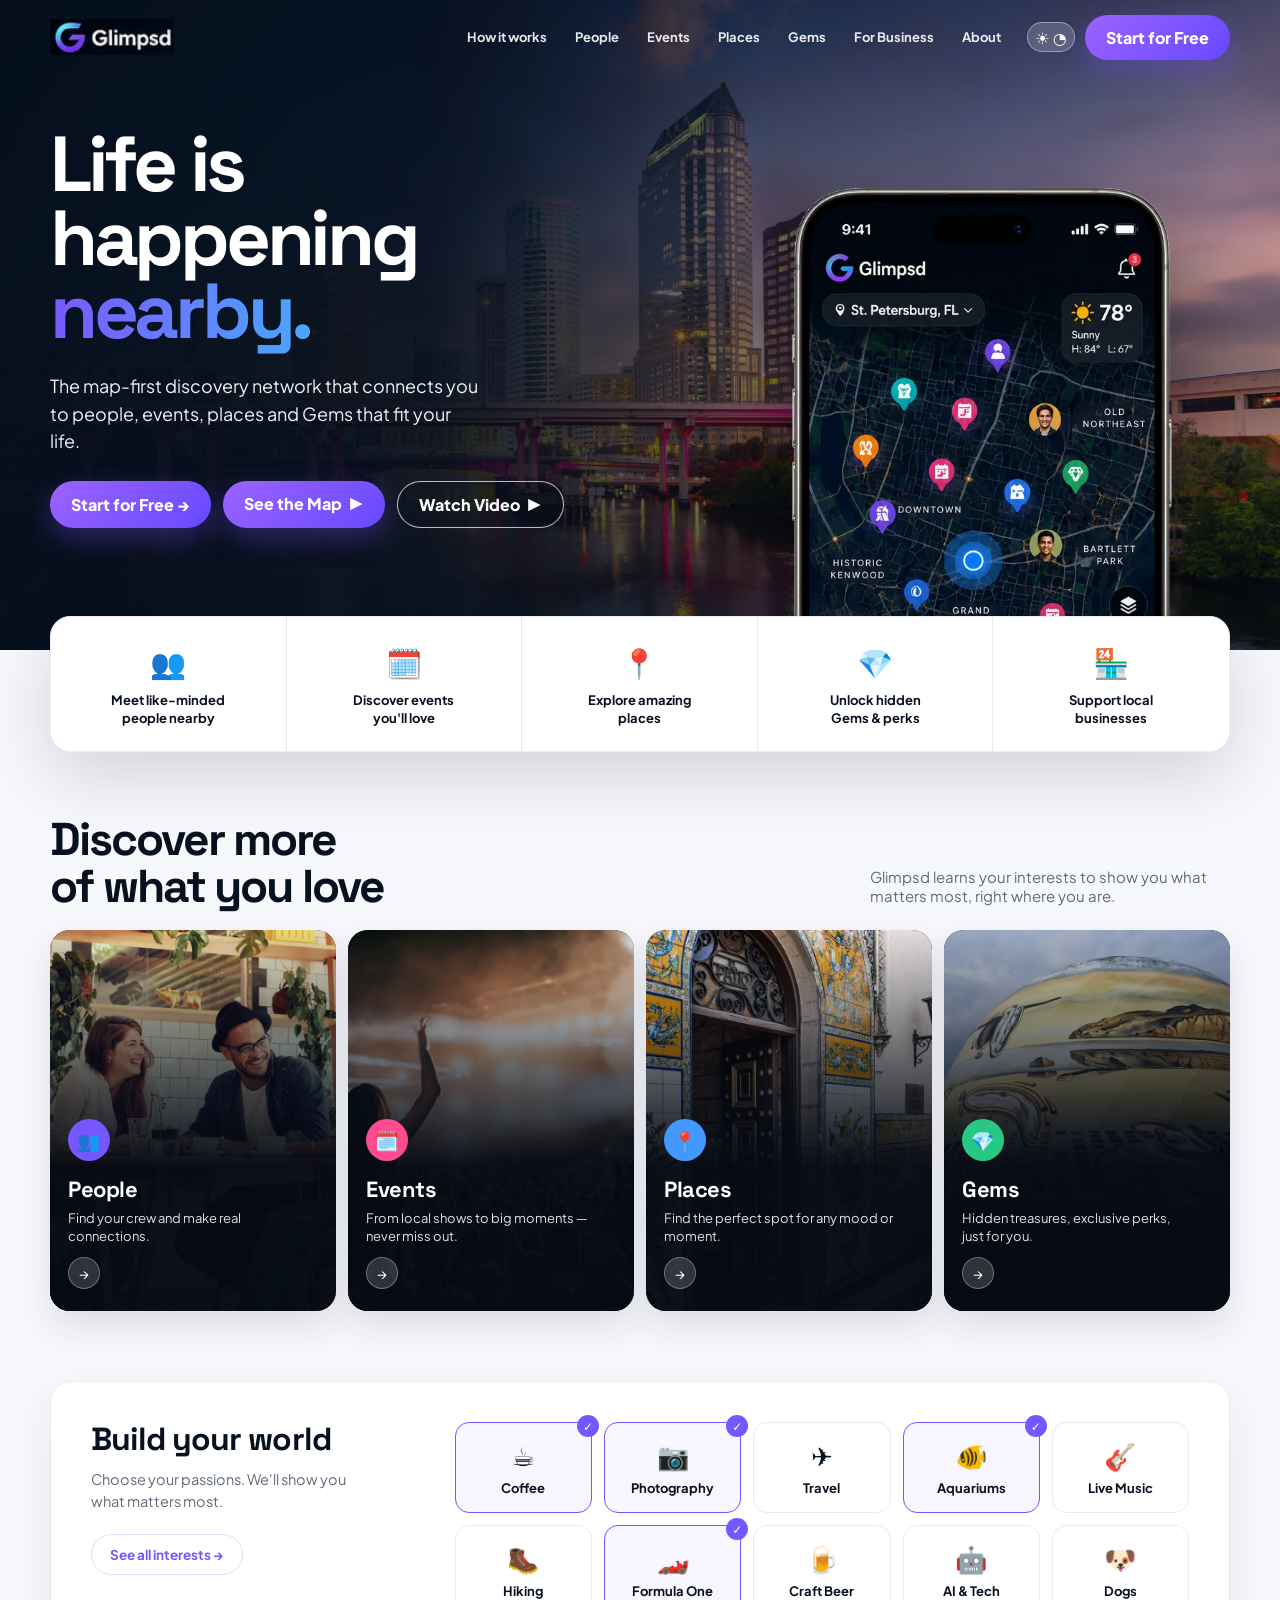
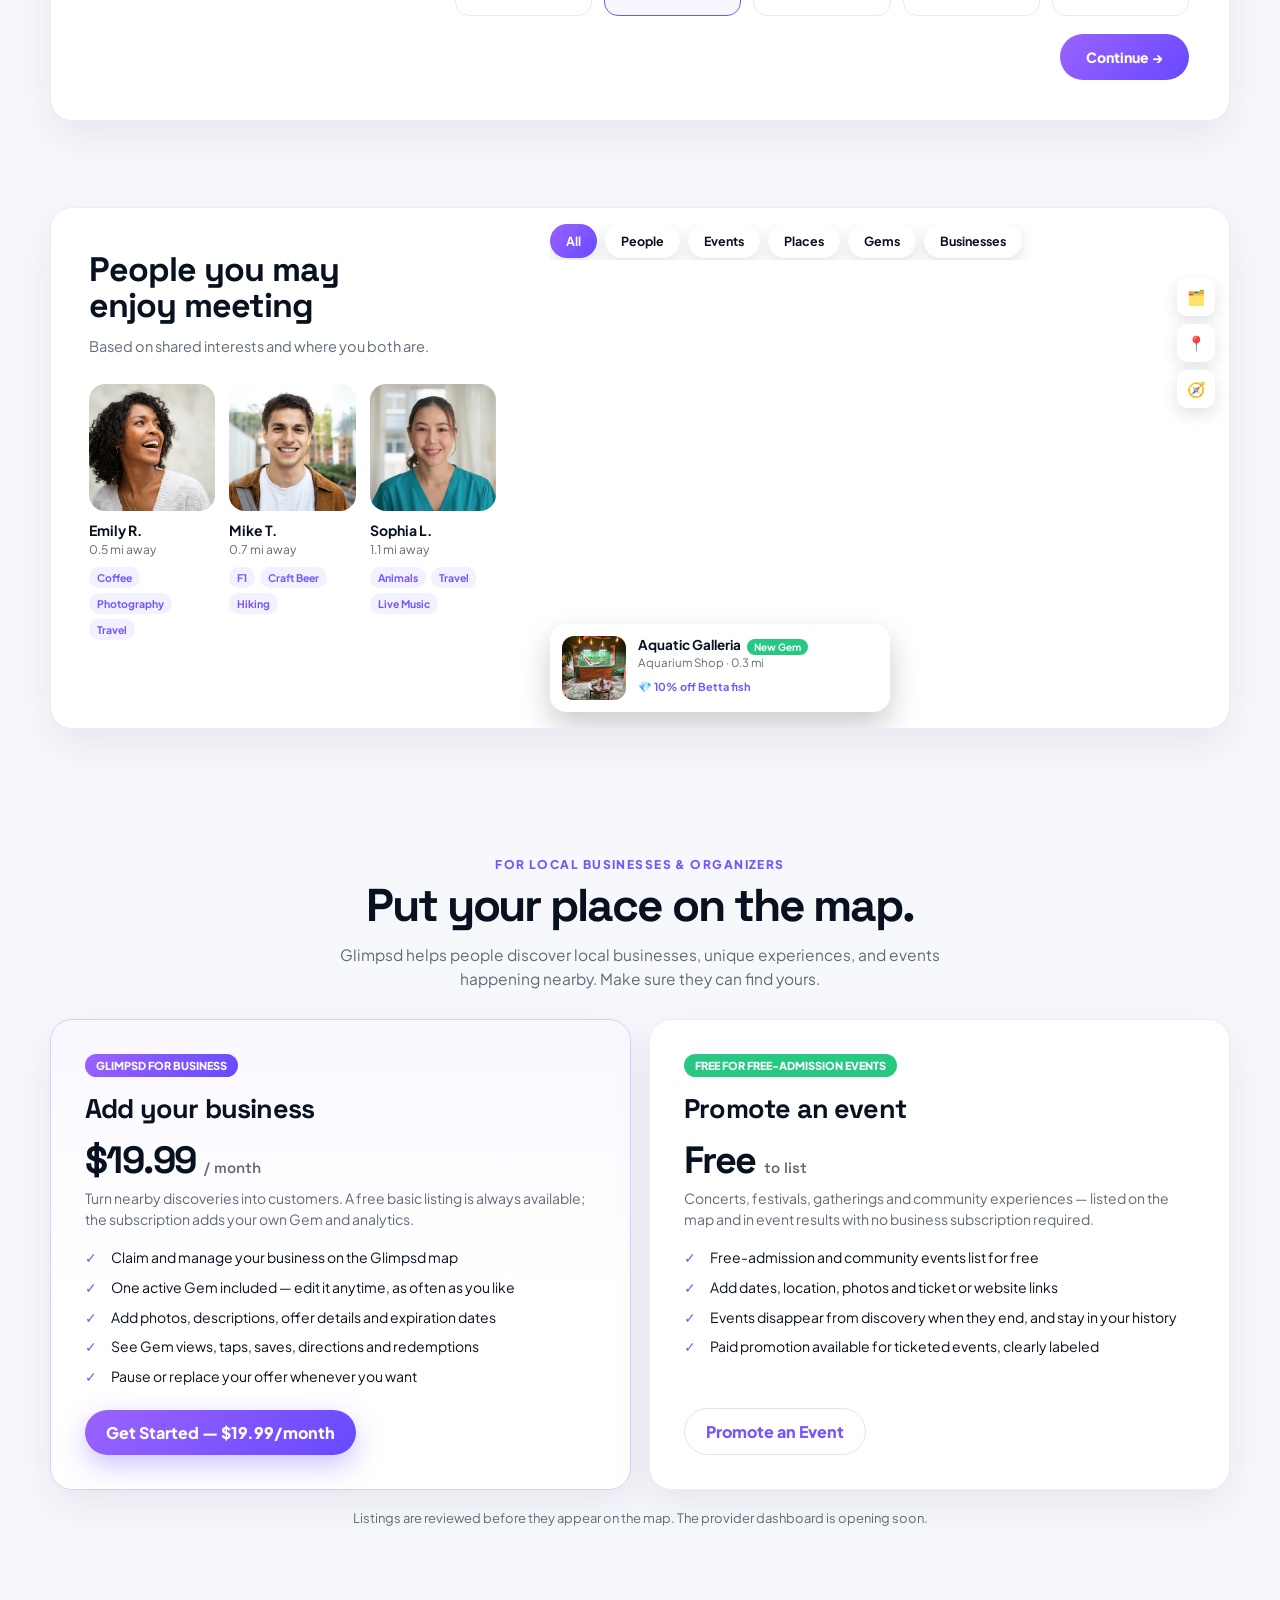
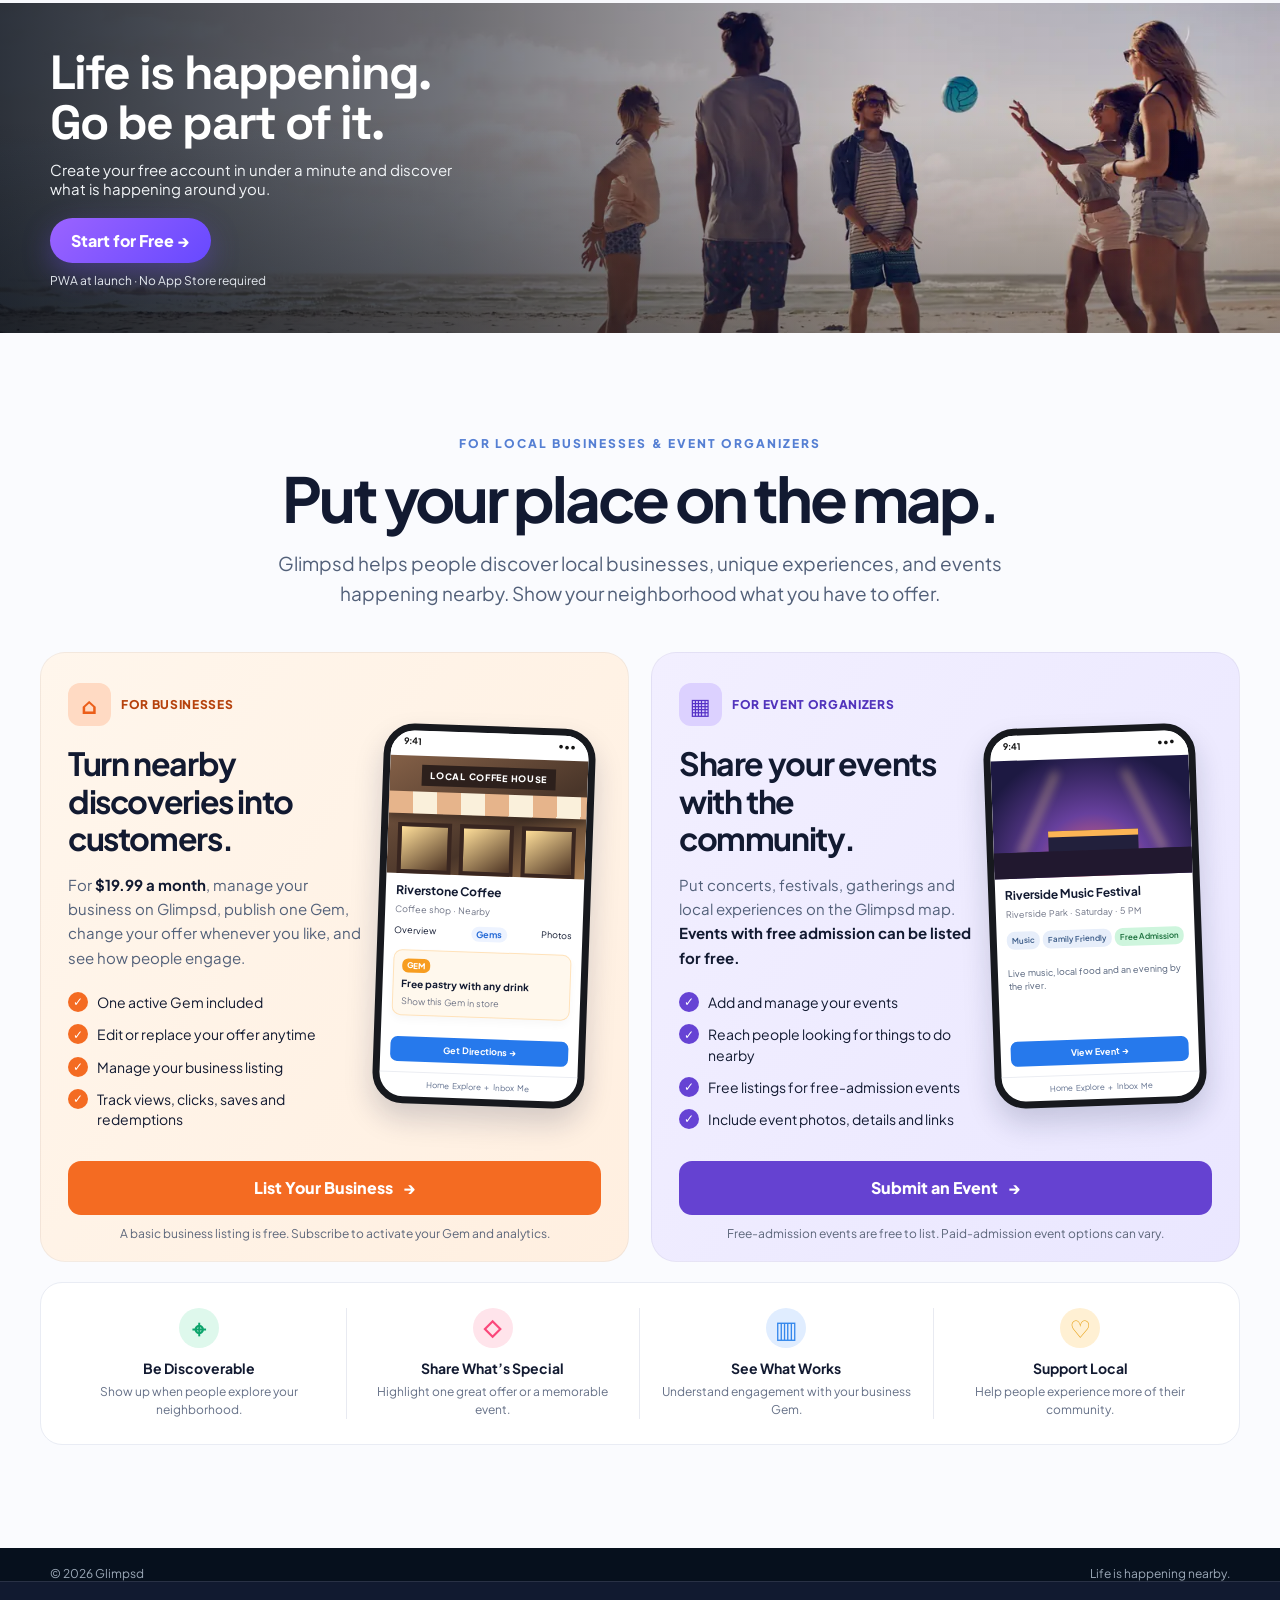
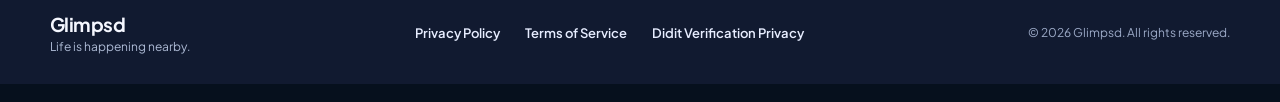
==== commit 5ca12ce3: "Homepage performance: WebP images, lazy Mapbox, hero gray fix, accessible video modal Co-Authored-By" ====
--- a/index.html
+++ b/index.html
@@ -9,8 +9,9 @@
 <link rel="preconnect" href="https://fonts.googleapis.com">
 <link rel="preconnect" href="https://fonts.gstatic.com" crossorigin>
 <link href="https://fonts.googleapis.com/css2?family=Plus+Jakarta+Sans:wght@400;500;600;700;800&family=Space+Grotesk:wght@600;700&display=swap" rel="stylesheet">
-<link href="https://api.mapbox.com/mapbox-gl-js/v3.6.0/mapbox-gl.css" rel="stylesheet">
-<script src="https://api.mapbox.com/mapbox-gl-js/v3.6.0/mapbox-gl.js"></script>
+<link rel="preload" as="image" type="image/webp" href="/assets/hero-skyline-1100.webp" media="(max-width:920px)" fetchpriority="high">
+<link rel="preload" as="image" type="image/webp" href="/assets/hero-skyline-1920.webp" media="(min-width:921px)" fetchpriority="high">
+<link rel="preload" as="image" type="image/webp" href="/assets/phone-approved-860.webp" imagesrcset="/assets/phone-approved-600.webp 600w, /assets/phone-approved-860.webp 860w" imagesizes="(max-width:560px) 300px, (max-width:920px) 340px, 430px" fetchpriority="high">
 <link rel="stylesheet" href="/assets/site.css">
 <link rel="stylesheet" href="/assets/provider-section.css">
 <link rel="stylesheet" href="/assets/glimpsd-legal.css">
@@ -19,7 +20,7 @@
 
 <header class="topbar">
  <div class="shell nav">
-  <img src="/assets/logo-lockup.png" class="logo-img" alt="Glimpsd">
+  <img src="/assets/logo-lockup.png" class="logo-img" alt="Glimpsd" width="108" height="32">
   <nav class="navlinks">
    <a href="#how">How it works</a><a href="#people">People</a><a href="#events">Events</a>
    <a href="#places">Places</a><a href="#gems">Gems</a><a href="#business">For Business</a><a href="#about">About</a>
@@ -42,7 +43,7 @@
   </div>
   <div class="phone-wrap">
    <div class="phone-glow"></div>
-   <img src="/assets/phone-approved.png" class="phone" alt="Glimpsd map-first PWA">
+   <picture><source type="image/webp" srcset="/assets/phone-approved-600.webp 600w, /assets/phone-approved-860.webp 860w" sizes="(max-width:560px) 300px, (max-width:920px) 340px, 430px"><img src="/assets/phone-approved.png" class="phone" alt="Glimpsd map-first PWA" width="877" height="1793" fetchpriority="high" decoding="async"></picture>
   </div>
  </div>
 </section>
@@ -65,7 +66,7 @@
   </div>
   <div class="discovery">
    <div class="discovery-card" id="people">
-    <img class="dc-photo" src="/assets/discovery_people_photo.jpg" alt="">
+    <picture><source type="image/webp" srcset="/assets/discovery_people_photo.webp"><img class="dc-photo" src="/assets/discovery_people_photo.jpg" alt="" width="640" height="853" loading="lazy" decoding="async"></picture>
     <div class="dc-shade"></div>
     <div class="dc-body">
      <div class="dc-icon" style="background:var(--purple)">👥</div>
@@ -75,7 +76,7 @@
     </div>
    </div>
    <div class="discovery-card" id="events">
-    <img class="dc-photo" src="/assets/discovery_events_photo.jpg" alt="">
+    <picture><source type="image/webp" srcset="/assets/discovery_events_photo.webp"><img class="dc-photo" src="/assets/discovery_events_photo.jpg" alt="" width="640" height="853" loading="lazy" decoding="async"></picture>
     <div class="dc-shade"></div>
     <div class="dc-body">
      <div class="dc-icon" style="background:var(--pink)">🗓️</div>
@@ -85,7 +86,7 @@
     </div>
    </div>
    <div class="discovery-card" id="places">
-    <img class="dc-photo" src="/assets/discovery_places_photo.jpg" alt="">
+    <picture><source type="image/webp" srcset="/assets/discovery_places_photo.webp"><img class="dc-photo" src="/assets/discovery_places_photo.jpg" alt="" width="640" height="853" loading="lazy" decoding="async"></picture>
     <div class="dc-shade"></div>
     <div class="dc-body">
      <div class="dc-icon" style="background:var(--blue)">📍</div>
@@ -95,7 +96,7 @@
     </div>
    </div>
    <div class="discovery-card" id="gems">
-    <img class="dc-photo" src="/assets/discovery_gems_photo.jpg" alt="">
+    <picture><source type="image/webp" srcset="/assets/discovery_gems_photo.webp"><img class="dc-photo" src="/assets/discovery_gems_photo.jpg" alt="" width="640" height="853" loading="lazy" decoding="async"></picture>
     <div class="dc-shade"></div>
     <div class="dc-body">
      <div class="dc-icon" style="background:var(--green)">💎</div>
@@ -141,17 +142,17 @@
    <p>Based on shared interests and where you both are.</p>
    <div class="pm-people">
     <div class="pm-person">
-     <div class="pm-avatar"><img src="/assets/person_emily.jpg" alt="Emily R."></div>
+     <div class="pm-avatar"><picture><source type="image/webp" srcset="/assets/person_emily.webp"><img src="/assets/person_emily.jpg" alt="Emily R." width="400" height="400" loading="lazy" decoding="async"></picture></div>
      <h4>Emily R.</h4><p class="dist">0.5 mi away</p>
      <div class="pm-tags"><span>Coffee</span><span>Photography</span><span>Travel</span></div>
     </div>
     <div class="pm-person">
-     <div class="pm-avatar"><img src="/assets/person_mike.jpg" alt="Mike T."></div>
+     <div class="pm-avatar"><picture><source type="image/webp" srcset="/assets/person_mike.webp"><img src="/assets/person_mike.jpg" alt="Mike T." width="400" height="400" loading="lazy" decoding="async"></picture></div>
      <h4>Mike T.</h4><p class="dist">0.7 mi away</p>
      <div class="pm-tags"><span>F1</span><span>Craft Beer</span><span>Hiking</span></div>
     </div>
     <div class="pm-person">
-     <div class="pm-avatar"><img src="/assets/person_sophia.jpg" alt="Sophia L."></div>
+     <div class="pm-avatar"><picture><source type="image/webp" srcset="/assets/person_sophia.webp"><img src="/assets/person_sophia.jpg" alt="Sophia L." width="400" height="400" loading="lazy" decoding="async"></picture></div>
      <h4>Sophia L.</h4><p class="dist">1.1 mi away</p>
      <div class="pm-tags"><span>Animals</span><span>Travel</span><span>Live Music</span></div>
     </div>
@@ -173,7 +174,7 @@
     <button class="pm-ctrl-btn" id="pm-compass" title="Reset bearing">🧭</button>
    </div>
    <div class="pm-card">
-    <img src="/assets/aquatic_galleria.jpg" alt="Aquatic Galleria">
+    <img src="/assets/aquatic_galleria.webp" alt="Aquatic Galleria" width="200" height="200" loading="lazy" decoding="async">
     <div class="pm-card-body">
      <h5>Aquatic Galleria<span class="tag-new">New Gem</span></h5>
      <p>Aquarium Shop · 0.3 mi</p>
@@ -341,7 +342,8 @@
 document.querySelectorAll('.byw-chip').forEach(c=>c.addEventListener('click',()=>{c.classList.toggle('selected');const k=c.querySelector('.byw-check');if(c.classList.contains('selected')&&!k){c.insertAdjacentHTML('afterbegin','<span class="byw-check">✓</span>')}else if(!c.classList.contains('selected')&&k){k.remove()}}));
 document.querySelector('.mode').addEventListener('click',()=>document.body.classList.toggle('night'));
 
-/* Live "People you may enjoy meeting" map panel */
+/* Live "People you may enjoy meeting" map panel — Mapbox loads only when the section nears the viewport */
+function initPeopleMap(){
 mapboxgl.accessToken='pk.eyJ1IjoiZ2xpbXBzZCIsImEiOiJjbXNqY3dzNzQwMGx3MnlwdXJiMGx4d2Z3In0.LxjUMWyvyXpTpRVboGnBwA';
 const pmCenter=[-82.6403,27.7676]; // St. Petersburg, FL
 const pmMap=new mapboxgl.Map({
@@ -398,30 +400,52 @@
  const cur=pmMap.getStyle().name;
  pmMap.setStyle(cur&&cur.includes('Satellite')?'mapbox://styles/mapbox/streets-v12':'mapbox://styles/mapbox/satellite-streets-v12');
 });
+}
+(function(){
+ var host=document.getElementById('map'),started=false;
+ function start(){
+  if(started)return;started=true;
+  var l=document.createElement('link');l.rel='stylesheet';l.href='https://api.mapbox.com/mapbox-gl-js/v3.6.0/mapbox-gl.css';document.head.appendChild(l);
+  var j=document.createElement('script');j.src='https://api.mapbox.com/mapbox-gl-js/v3.6.0/mapbox-gl.js';j.onload=initPeopleMap;document.head.appendChild(j);
+ }
+ if('IntersectionObserver' in window&&host){
+  var io=new IntersectionObserver(function(e){if(e[0].isIntersecting){io.disconnect();start();}},{rootMargin:'600px 0px'});io.observe(host);
+ }else{window.addEventListener('load',start);}
+})();
 </script>
-<div class="vmodal" id="videoModal" role="dialog" aria-modal="true" aria-label="Glimpsd video" aria-hidden="true">
- <button type="button" class="vclose" id="videoClose" aria-label="Close video">&times;</button>
- <video id="glVideo" src="/assets/glimpsd-video.mp4" poster="/assets/glimpsd-video-poster.jpg" controls playsinline webkit-playsinline preload="none"></video>
+<div class="vmodal" id="videoModal" role="dialog" aria-modal="true" aria-label="Glimpsd promotional video" aria-hidden="true" hidden>
+ <div class="vbox">
+  <button type="button" class="vclose" id="videoClose" aria-label="Close video">&times;</button>
+  <video id="glVideo" data-src="/assets/glimpsd-video.mp4" poster="/assets/glimpsd-video-poster.jpg" controls playsinline preload="none"></video>
+ </div>
 </div>
 <script>
 (function(){
  var btn=document.getElementById('watchVideo'),m=document.getElementById('videoModal'),v=document.getElementById('glVideo'),x=document.getElementById('videoClose');
  if(!btn||!m||!v)return;
  function open(){
-  m.classList.add('open');m.setAttribute('aria-hidden','false');document.body.classList.add('vlock');
-  v.muted=false;v.currentTime=0;
+  m.hidden=false;m.classList.add('open');m.setAttribute('aria-hidden','false');document.body.classList.add('vlock');
+  v.src=v.dataset.src;
   var p=v.play();if(p&&p.catch)p.catch(function(){});
   x.focus({preventScroll:true});
  }
  function close(){
-  v.pause();v.currentTime=0;
-  m.classList.remove('open');m.setAttribute('aria-hidden','true');document.body.classList.remove('vlock');
+  v.pause();v.removeAttribute('src');v.load();
+  m.classList.remove('open');m.setAttribute('aria-hidden','true');m.hidden=true;document.body.classList.remove('vlock');
   btn.focus({preventScroll:true});
  }
  btn.addEventListener('click',open);
  x.addEventListener('click',close);
  m.addEventListener('click',function(e){if(e.target===m)close();});
- document.addEventListener('keydown',function(e){if(e.key==='Escape'&&m.classList.contains('open'))close();});
+ document.addEventListener('keydown',function(e){
+  if(m.hidden)return;
+  if(e.key==='Escape'){close();return;}
+  if(e.key==='Tab'){ /* keep focus inside the dialog */
+   var f=[x,v],i=f.indexOf(document.activeElement);
+   e.preventDefault();
+   f[(i+(e.shiftKey?-1:1)+f.length)%f.length].focus();
+  }
+ });
 })();
 </script>
 </body>
--- a/assets/site.css
+++ b/assets/site.css
@@ -27,9 +27,13 @@
 /* HERO */
 .hero{
  min-height:650px;position:relative;color:#fff;overflow:hidden;
+ background-color:#071221;
  background-image:
  linear-gradient(90deg,rgba(5,15,29,.98) 0%,rgba(5,15,29,.92) 34%,rgba(5,15,29,.48) 59%,rgba(5,15,29,.2) 100%),
  url("/assets/hero-skyline.jpg");
+ background-image:
+ linear-gradient(90deg,rgba(5,15,29,.98) 0%,rgba(5,15,29,.92) 34%,rgba(5,15,29,.48) 59%,rgba(5,15,29,.2) 100%),
+ image-set(url("/assets/hero-skyline-1920.webp") type("image/webp"),url("/assets/hero-skyline.jpg") type("image/jpeg"));
  background-size:cover;background-position:center 48%;
 }
 .hero:after{content:"";position:absolute;inset:0;background:linear-gradient(to bottom,rgba(3,10,20,.12),rgba(3,10,20,.07) 70%,rgba(3,10,20,.26));pointer-events:none}
@@ -46,7 +50,7 @@
 .faces i:first-child{margin-left:0}
 .stars{color:#ffc13a;letter-spacing:1px}
 .phone-wrap{position:relative;height:550px}
-.phone{position:absolute;width:430px;right:5%;top:92px;filter:drop-shadow(0 28px 45px rgba(0,0,0,.47));z-index:3}
+.phone{position:absolute;width:430px;height:auto;right:5%;top:92px;filter:drop-shadow(0 28px 45px rgba(0,0,0,.47));z-index:3}
 .phone-glow{position:absolute;width:480px;height:480px;border-radius:50%;right:-15px;top:60px;background:radial-gradient(circle,rgba(107,84,255,.22),transparent 69%);filter:blur(22px)}
 
 /* FEATURE STRIP */
@@ -97,7 +101,10 @@
  min-height:330px;position:relative;color:#fff;display:flex;align-items:center;overflow:hidden;
  background:
  linear-gradient(90deg,rgba(5,13,24,.84) 0%,rgba(5,13,24,.57) 35%,rgba(5,13,24,.16) 70%,rgba(5,13,24,.08)),
- url("/assets/footer-beach.jpg") center 44%/cover no-repeat;
+ #06101d url("/assets/footer-beach.jpg") center 44%/cover no-repeat;
+ background:
+ linear-gradient(90deg,rgba(5,13,24,.84) 0%,rgba(5,13,24,.57) 35%,rgba(5,13,24,.16) 70%,rgba(5,13,24,.08)),
+ image-set(url("/assets/footer-beach.webp") type("image/webp"),url("/assets/footer-beach.jpg") type("image/jpeg")) center 44%/cover no-repeat #06101d;
 }
 .big-footer:after{content:"";position:absolute;inset:0;background:linear-gradient(to top,rgba(4,10,18,.36),transparent 65%)}
 .footer-copy{position:relative;z-index:2;padding:42px 0}
@@ -160,14 +167,20 @@
 .biz-note{margin-top:20px;text-align:center;font-size:13px;color:var(--muted)}
 
 /* VIDEO POPUP */
-.vmodal{position:fixed;inset:0;z-index:1000;display:none;align-items:center;justify-content:center;background:rgba(4,8,16,.92);padding:0}
+.vmodal{position:fixed;inset:0;z-index:1000;display:none;align-items:center;justify-content:center;background:rgba(4,8,16,.85);padding:24px}
 .vmodal.open{display:flex}
-.vmodal video{width:100%;height:100%;max-width:100vw;max-height:100dvh;object-fit:contain;background:#000}
-.vclose{position:absolute;top:max(14px,env(safe-area-inset-top));right:max(14px,env(safe-area-inset-right));z-index:2;width:44px;height:44px;border-radius:50%;border:0;background:rgba(255,255,255,.18);color:#fff;font-size:26px;line-height:1;cursor:pointer;backdrop-filter:blur(6px);-webkit-backdrop-filter:blur(6px)}
+.vmodal[hidden]{display:none}
+.vbox{position:relative;width:min(960px,100%);aspect-ratio:16/9;max-height:100%}
+.vmodal video{width:100%;height:100%;object-fit:contain;background:#000;border-radius:14px;box-shadow:0 30px 80px rgba(0,0,0,.6)}
+.vclose{position:absolute;top:-52px;right:0;z-index:2;width:44px;height:44px;border-radius:50%;border:1px solid rgba(255,255,255,.45);background:rgba(255,255,255,.18);color:#fff;font-size:28px;line-height:1;cursor:pointer}
+.vclose:hover{background:rgba(255,255,255,.3)}
+.vclose:focus-visible,.vmodal video:focus-visible{outline:3px solid #9b63ff;outline-offset:2px}
 body.vlock{overflow:hidden}
+@media(max-width:560px){.vmodal{padding:12px}.vclose{top:-54px}}
 
 /* mobile */
 @media(max-width:920px){
+ .hero{background-image:linear-gradient(90deg,rgba(5,15,29,.98) 0%,rgba(5,15,29,.92) 34%,rgba(5,15,29,.48) 59%,rgba(5,15,29,.2) 100%),url("/assets/hero-skyline.jpg");background-image:linear-gradient(90deg,rgba(5,15,29,.98) 0%,rgba(5,15,29,.92) 34%,rgba(5,15,29,.48) 59%,rgba(5,15,29,.2) 100%),image-set(url("/assets/hero-skyline-1100.webp") type("image/webp"),url("/assets/hero-skyline.jpg") type("image/jpeg"))}
  .navlinks{display:none}
  .hero-grid{grid-template-columns:1fr;min-height:auto}
  .hero{min-height:auto}
